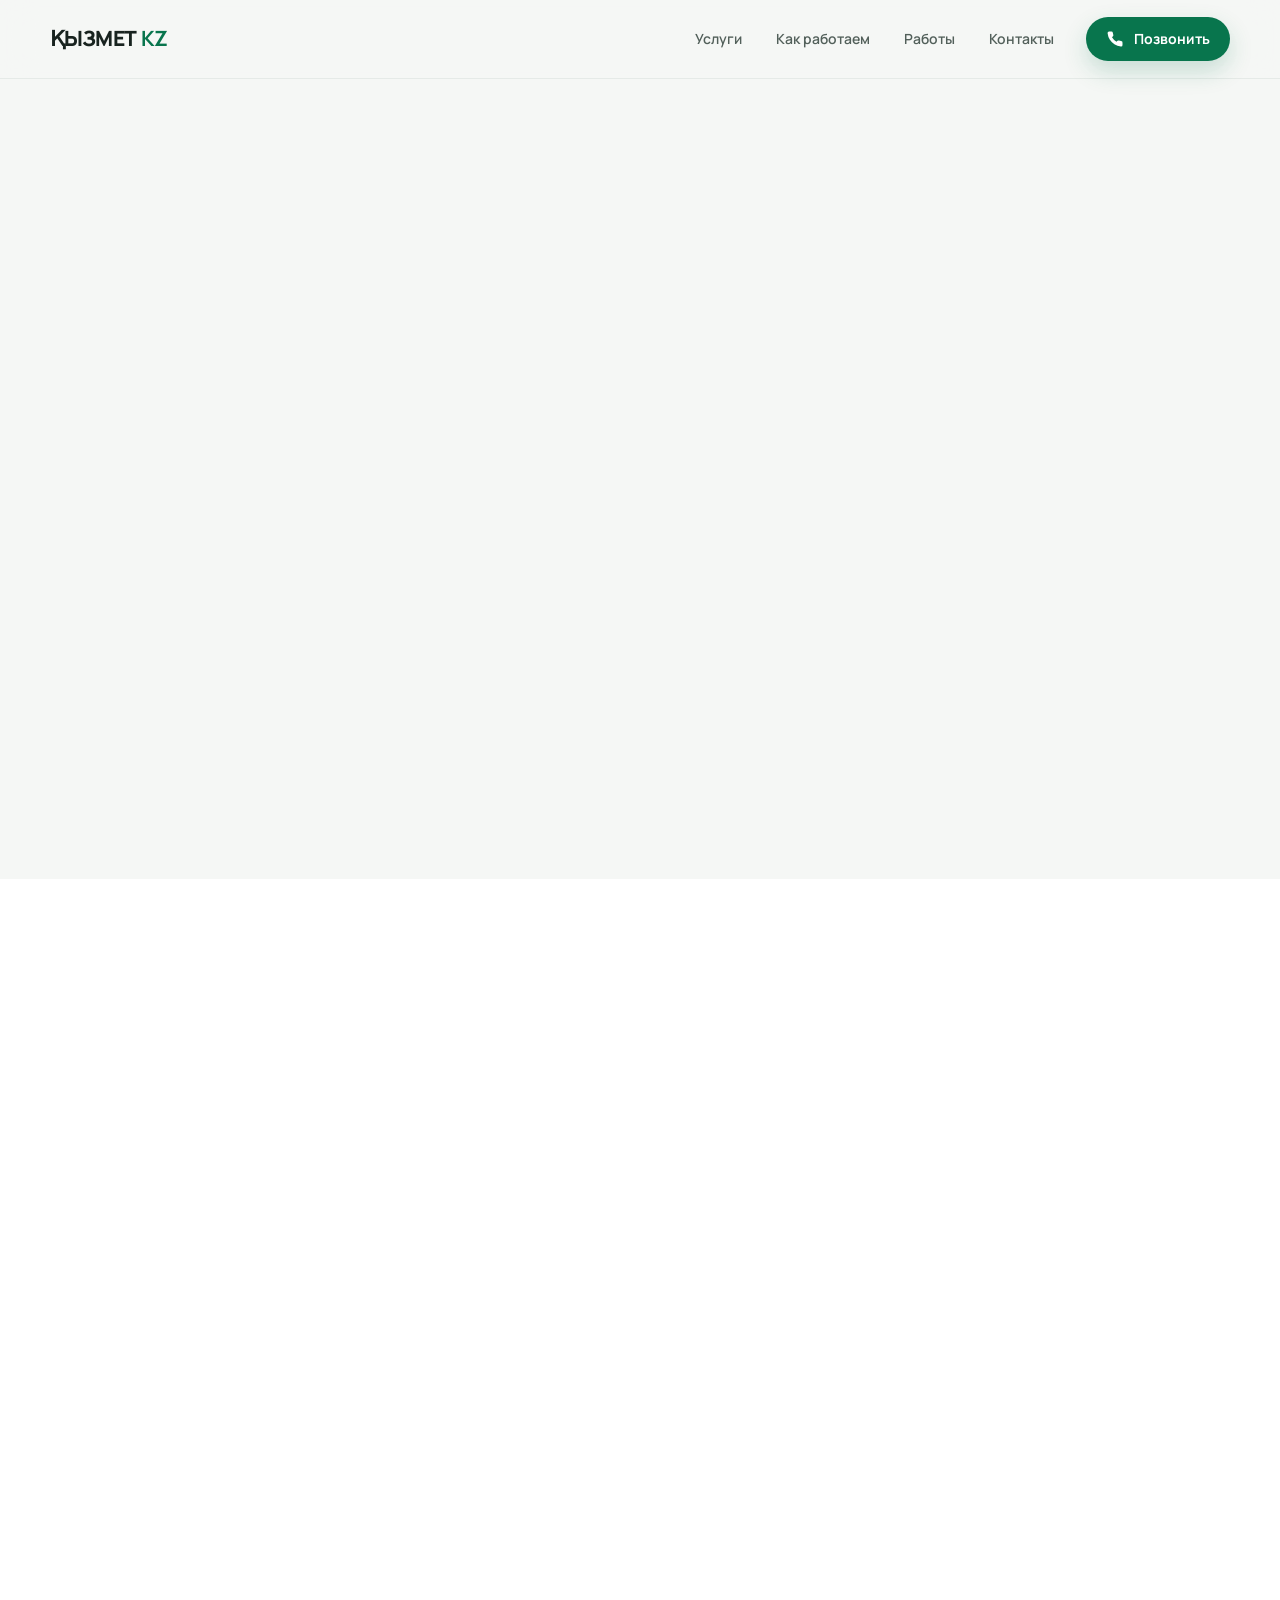
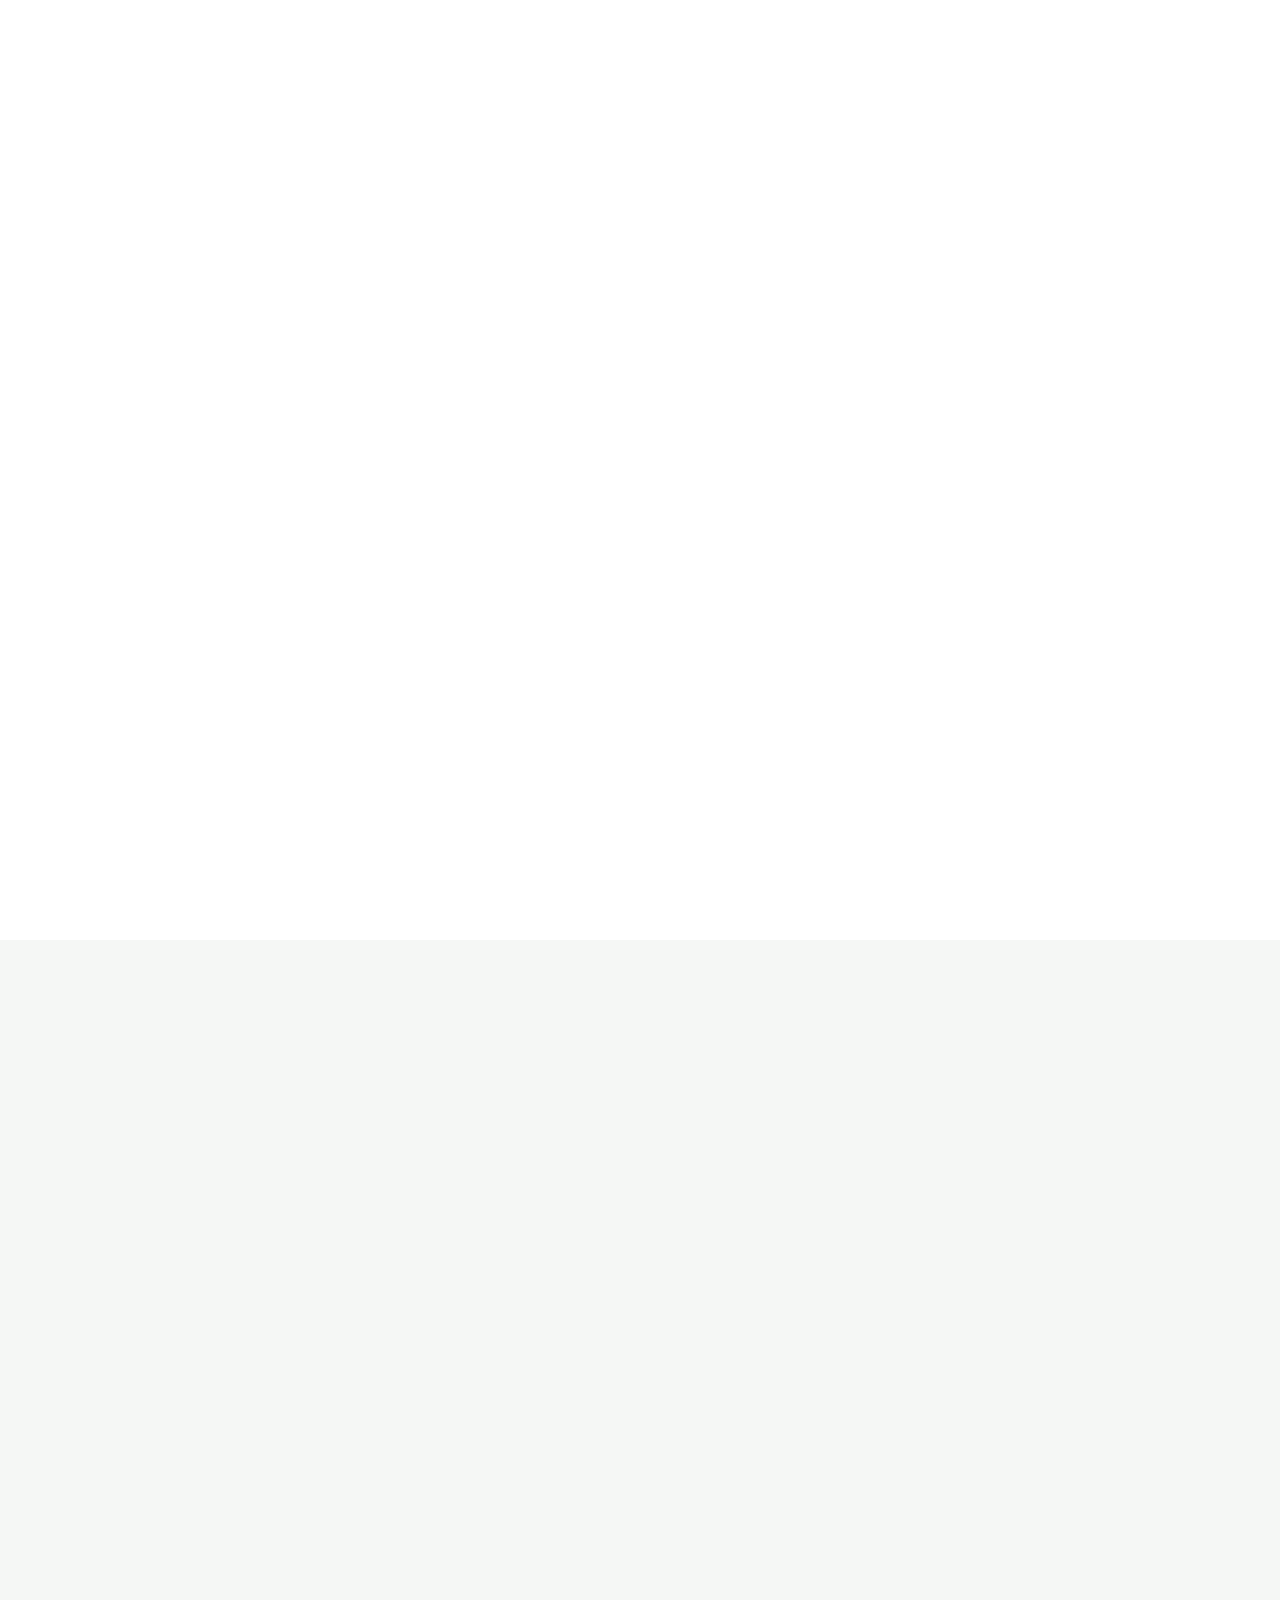
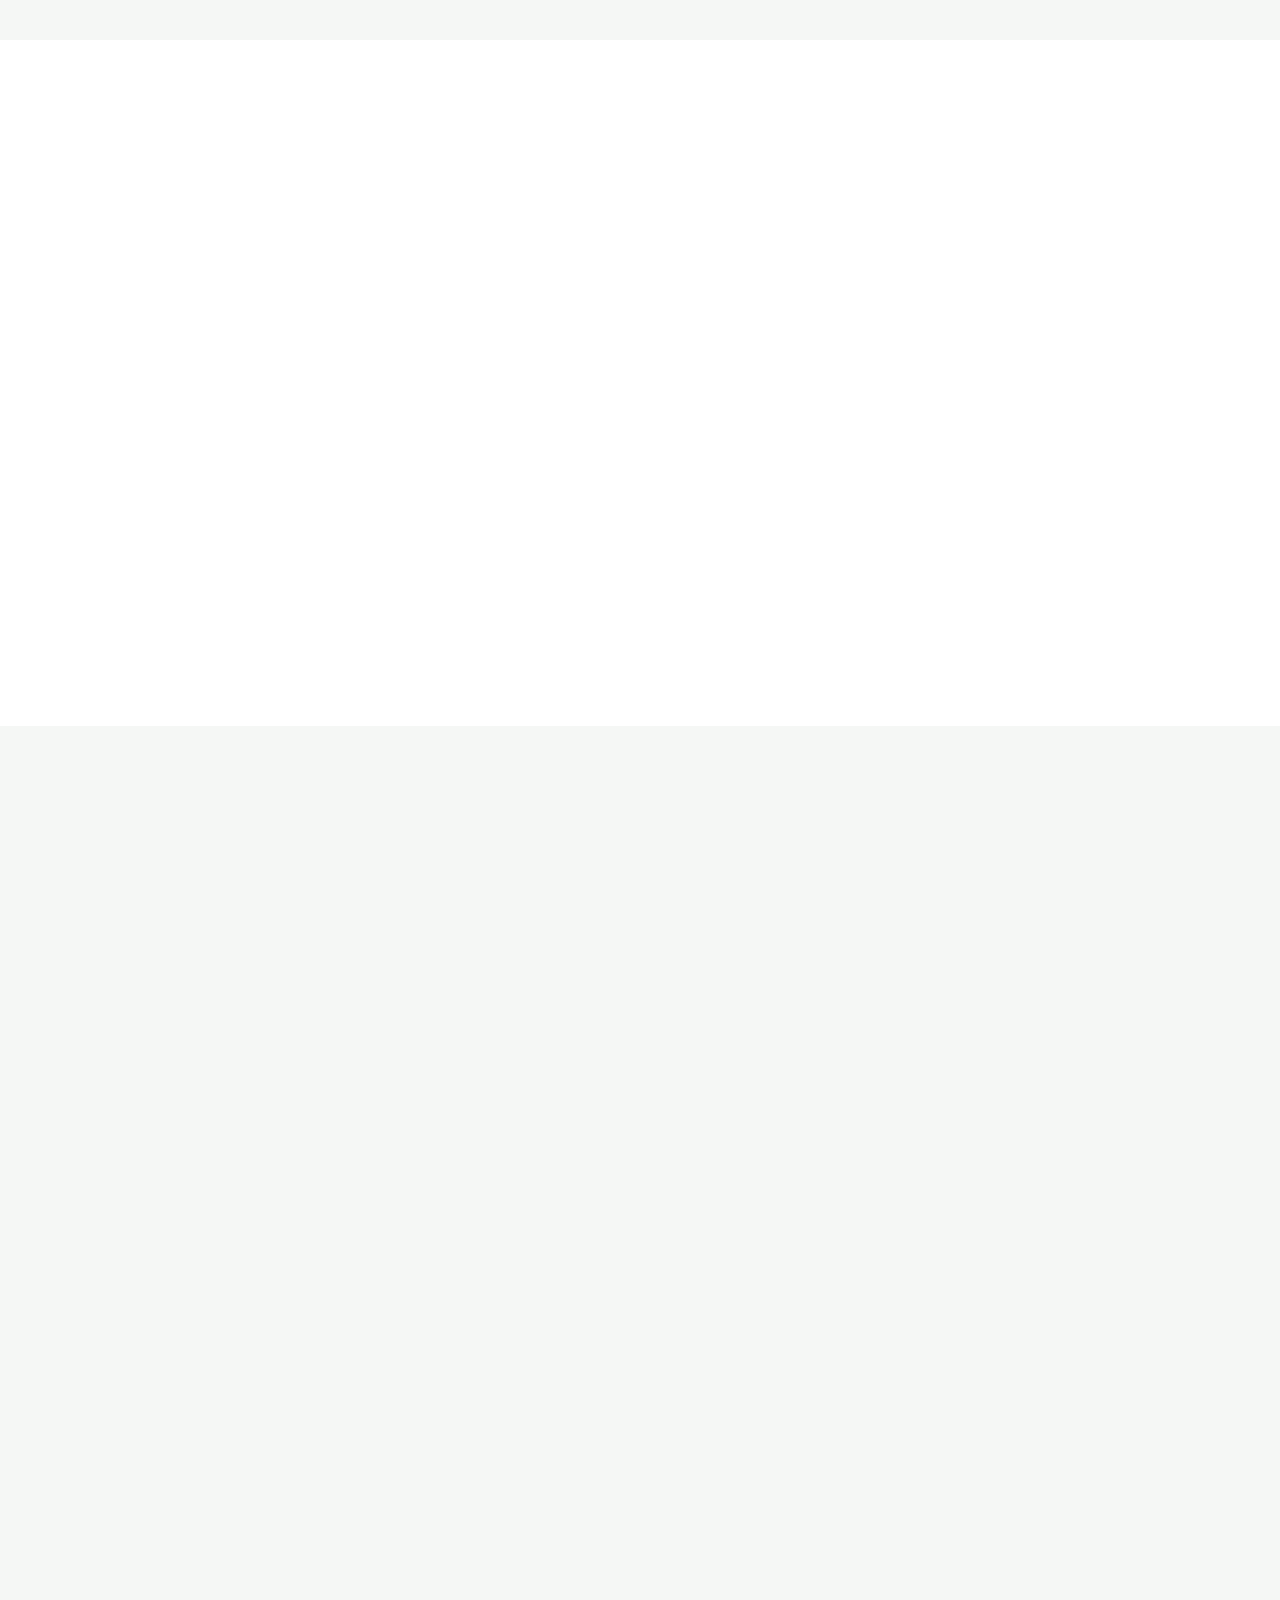
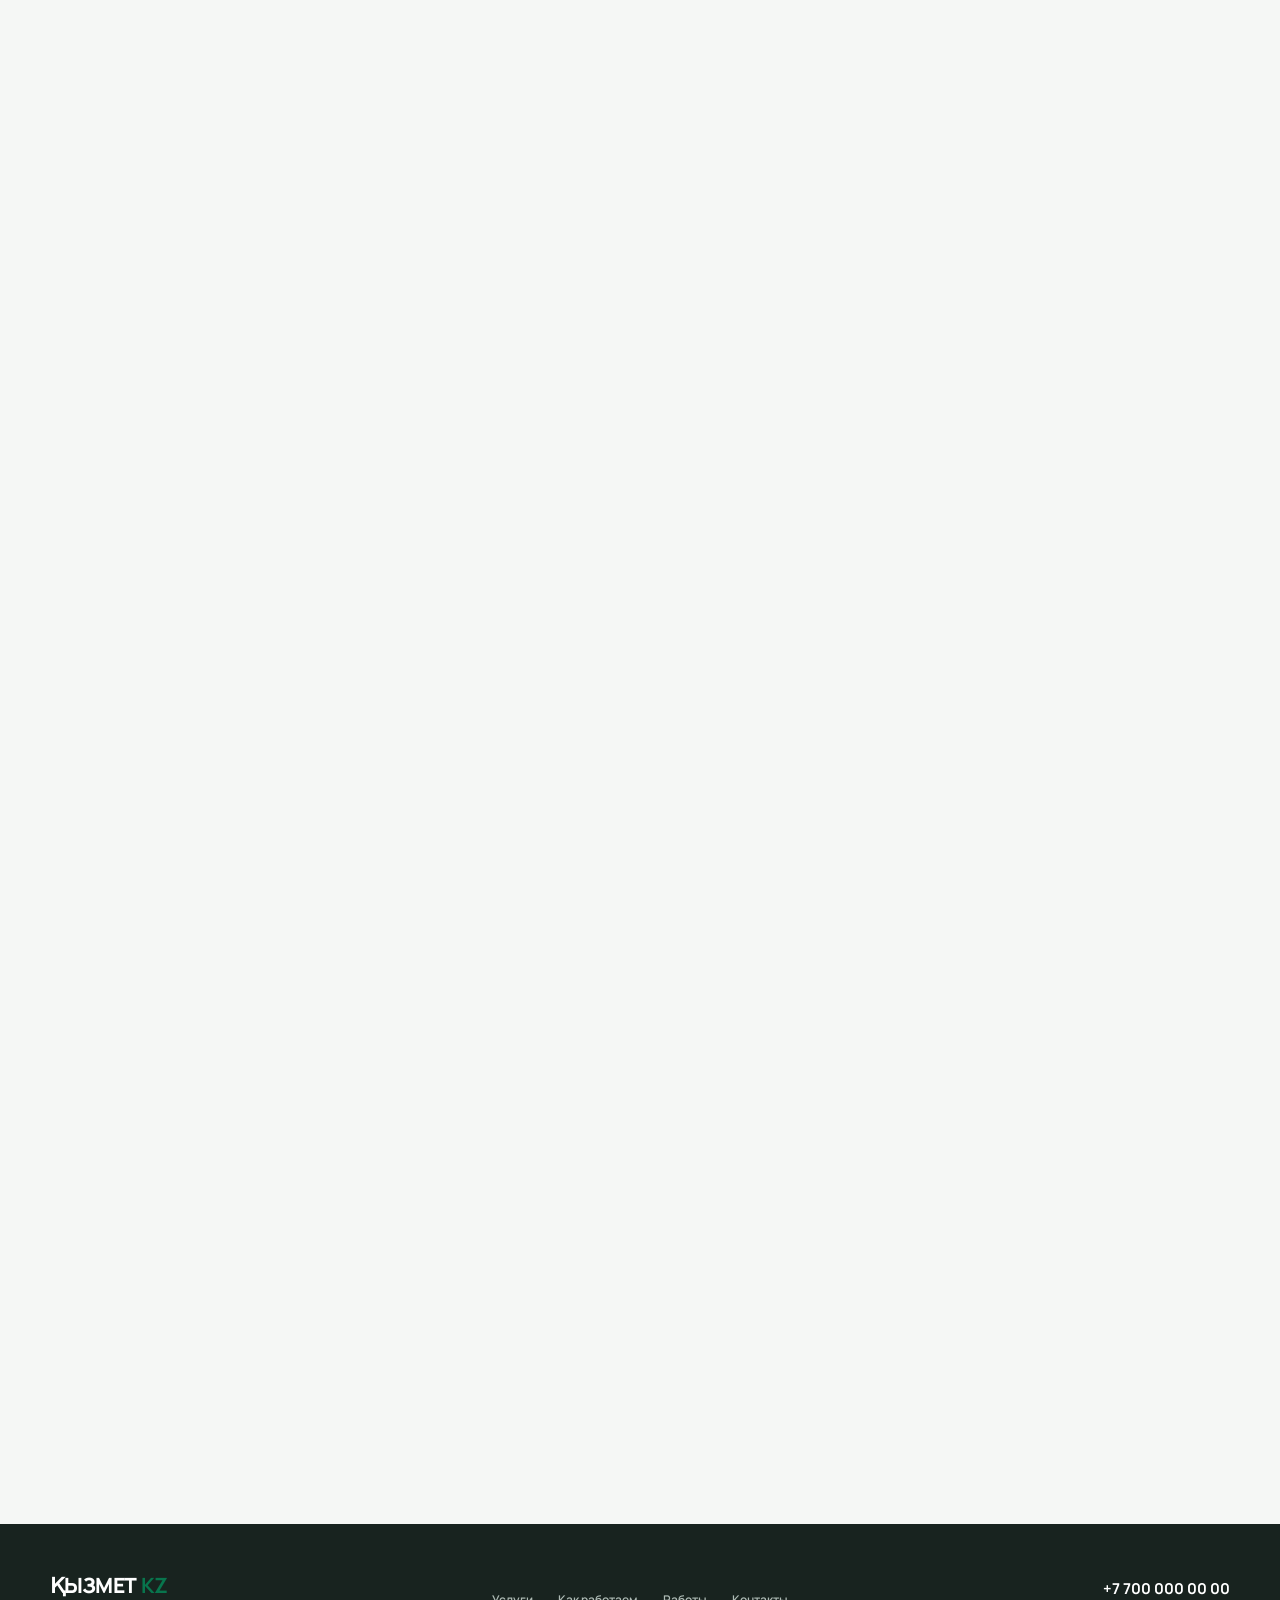
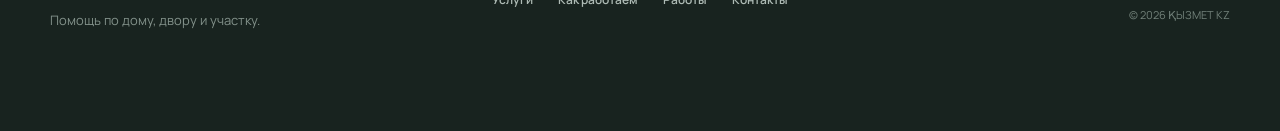
==== index.html @ d21e90e1 "Add files via upload" ====
<!DOCTYPE html>
<html lang="ru">
<head>
    <meta charset="UTF-8">

    <meta
        name="viewport"
        content="width=device-width, initial-scale=1.0"
    >

    <title>ҚЫЗМЕТ KZ — помощь по дому, двору и участку</title>

    <meta
        name="description"
        content="ҚЫЗМЕТ KZ — помощь по дому, уборка двора, вынос мусора, ремонт забора, работы на участке и другие хозяйственные задачи."
    >

    <meta name="theme-color" content="#08754D">

    <link rel="icon" href="favicon.svg" type="image/svg+xml">

    <link rel="preconnect" href="https://fonts.googleapis.com">
    <link rel="preconnect" href="https://fonts.gstatic.com" crossorigin>

    <link
        href="https://fonts.googleapis.com/css2?family=Manrope:wght@400;500;600;700;800&display=swap"
        rel="stylesheet"
    >

    <link rel="stylesheet" href="style.css">
</head>

<body>

<!-- ================= HEADER ================= -->

<header class="header" id="header">
    <div class="container header__inner">

        <a href="#top" class="logo" aria-label="ҚЫЗМЕТ KZ — на главную">
            <span>ҚЫЗМЕТ</span>
            <strong>KZ</strong>
        </a>

        <nav class="nav" id="nav">
            <a href="#services">Услуги</a>
            <a href="#how">Как работаем</a>
            <a href="#works">Работы</a>
            <a href="#contacts">Контакты</a>
        </nav>

        <a
            class="btn btn--primary header__call"
            href="tel:+77000000000"
        >
            <svg viewBox="0 0 24 24" aria-hidden="true">
                <path d="M22 16.92v3a2 2 0 0 1-2.18 2
                19.79 19.79 0 0 1-8.63-3.07
                19.5 19.5 0 0 1-6-6
                19.79 19.79 0 0 1-3.07-8.67
                A2 2 0 0 1 4.11 2h3a2 2 0 0 1
                2 1.72c.12.9.33 1.78.62 2.63
                a2 2 0 0 1-.45 2.11L8 9.73
                a16 16 0 0 0 6 6l1.27-1.27
                a2 2 0 0 1 2.11-.45
                c.85.29 1.73.5 2.63.62
                A2 2 0 0 1 22 16.92z"/>
            </svg>
            Позвонить
        </a>

        <button
            class="menu-toggle"
            id="menuToggle"
            type="button"
            aria-label="Открыть меню"
            aria-expanded="false"
        >
            <span></span>
            <span></span>
            <span></span>
        </button>

    </div>
</header>


<main id="top">

<!-- ================= HERO ================= -->

<section class="hero">
    <div class="container hero__grid">

        <div class="hero__content reveal">

            <div class="eyebrow">
                <span class="eyebrow__dot"></span>
                Помощь по дому и хозяйству
            </div>

            <h1>
                Сделаем работу,
                до которой
                <span>не доходят руки.</span>
            </h1>

            <p class="hero__text">
                ҚЫЗМЕТ KZ — помощь по дому, во дворе и на участке.
                Расскажите, что нужно сделать — обсудим задачу
                и договоримся.
            </p>

            <div class="hero__actions">
                <a
                    class="btn btn--primary btn--large"
                    href="tel:+77000000000"
                >
                    Позвонить
                </a>

                <a
                    class="btn btn--secondary btn--large"
                    href="#contact-form"
                >
                    Обсудить задачу
                </a>
            </div>

            <div class="hero__trust">
                <div class="trust-item">
                    <span class="trust-item__icon">✓</span>
                    Разные задачи
                </div>

                <div class="trust-item">
                    <span class="trust-item__icon">✓</span>
                    По договорённости
                </div>

                <div class="trust-item">
                    <span class="trust-item__icon">✓</span>
                    Понятное общение
                </div>
            </div>

        </div>

        <div class="hero__visual reveal reveal--delay">

            <div class="hero__image">
                <img
                    src="images/hero.jpg"
                    alt="Работа по хозяйству возле частного дома"
                >
            </div>

            <div class="hero-card">
                <div class="hero-card__icon">✓</div>

                <div>
                    <strong>Есть задача?</strong>
                    <span>Просто расскажите нам</span>
                </div>
            </div>

        </div>

    </div>
</section>


<!-- ================= SERVICES ================= -->

<section class="section services" id="services">
    <div class="container">

        <div class="section-heading reveal">
            <span class="section-label">ЧТО МЫ ДЕЛАЕМ</span>

            <h2>
                Поможем с работами
                <span>по дому и участку</span>
            </h2>

            <p>
                Выполняем бытовые, хозяйственные и другие задачи
                по вашему запросу.
            </p>
        </div>

        <div class="services-grid">

            <article class="service-card reveal">
                <div class="service-card__number">01</div>
                <div class="service-card__icon">🏠</div>

                <h3>Помощь по дому</h3>

                <p>
                    Бытовые и хозяйственные задачи
                    в квартире или частном доме.
                </p>

                <a href="#contact-form">
                    Обсудить задачу →
                </a>
            </article>


            <article class="service-card reveal">
                <div class="service-card__number">02</div>
                <div class="service-card__icon">🗑️</div>

                <h3>Вынос мусора</h3>

                <p>
                    Сбор, вынос и уборка мусора
                    после бытовых и хозяйственных работ.
                </p>

                <a href="#contact-form">
                    Обсудить задачу →
                </a>
            </article>


            <article class="service-card reveal">
                <div class="service-card__number">03</div>
                <div class="service-card__icon">🌿</div>

                <h3>Уборка двора</h3>

                <p>
                    Листья, ветки, мусор и другие работы
                    по приведению территории в порядок.
                </p>

                <a href="#contact-form">
                    Обсудить задачу →
                </a>
            </article>


            <article class="service-card reveal">
                <div class="service-card__number">04</div>
                <div class="service-card__icon">🧱</div>

                <h3>Ремонт забора</h3>

                <p>
                    Ремонт и восстановление повреждённых
                    участков забора.
                </p>

                <a href="#contact-form">
                    Обсудить задачу →
                </a>
            </article>


            <article class="service-card reveal">
                <div class="service-card__number">05</div>
                <div class="service-card__icon">💧</div>

                <h3>Септик</h3>

                <p>
                    Помощь с организацией работ
                    по устройству септика.
                </p>

                <a href="#contact-form">
                    Обсудить задачу →
                </a>
            </article>


            <article class="service-card reveal">
                <div class="service-card__number">06</div>
                <div class="service-card__icon">🐑</div>

                <h3>Қой сою</h3>

                <p>
                    Услуга предоставляется
                    по предварительной договорённости.
                </p>

                <a href="#contact-form">
                    Обсудить задачу →
                </a>
            </article>


            <article class="service-card reveal">
                <div class="service-card__number">07</div>
                <div class="service-card__icon">🔧</div>

                <h3>Другие работы</h3>

                <p>
                    Есть задача, которой нет
                    в списке? Расскажите нам.
                </p>

                <a href="#contact-form">
                    Обсудить задачу →
                </a>
            </article>


            <article class="service-card service-card--accent reveal">
                <div class="service-card__number">08</div>
                <div class="service-card__icon">💬</div>

                <h3>По вашему запросу</h3>

                <p>
                    Не обязательно знать название услуги.
                    Просто опишите, что нужно сделать.
                </p>

                <a href="#contact-form">
                    Рассказать задачу →
                </a>
            </article>

        </div>
    </div>
</section>


<!-- ================= NOT FOUND ================= -->

<section class="section problem">
    <div class="container">

        <div class="problem__box reveal">

            <div class="problem__content">
                <span class="section-label">НЕ НАШЛИ СВОЮ УСЛУГУ?</span>

                <h2>
                    Не знаете, как называется
                    нужная работа?
                </h2>

                <p>
                    Ничего страшного. Просто расскажите,
                    что нужно сделать. Обсудим задачу
                    и скажем, можем ли помочь.
                </p>

                <a
                    href="tel:+77000000000"
                    class="btn btn--light btn--large"
                >
                    Позвонить и обсудить
                </a>
            </div>

            <div class="problem__shape">
                <span>?</span>
            </div>

        </div>

    </div>
</section>


<!-- ================= WHY US ================= -->

<section class="section why">
    <div class="container">

        <div class="section-heading section-heading--center reveal">
            <span class="section-label">ПОЧЕМУ ҚЫЗМЕТ KZ</span>

            <h2>
                Всё проще, чем кажется
            </h2>

            <p>
                Не нужно разбираться в названиях работ.
                Расскажите о задаче — дальше разберёмся вместе.
            </p>
        </div>

        <div class="advantages">

            <article class="advantage reveal">
                <div class="advantage__icon">01</div>
                <h3>Один контакт</h3>
                <p>
                    Не нужно искать отдельного человека
                    для каждой хозяйственной задачи.
                </p>
            </article>

            <article class="advantage reveal">
                <div class="advantage__icon">02</div>
                <h3>Понятное общение</h3>
                <p>
                    Просто объясните своими словами,
                    что необходимо сделать.
                </p>
            </article>

            <article class="advantage reveal">
                <div class="advantage__icon">03</div>
                <h3>Работа по договорённости</h3>
                <p>
                    Обсуждаем задачу, объём и удобное
                    время заранее.
                </p>
            </article>

            <article class="advantage reveal">
                <div class="advantage__icon">04</div>
                <h3>Разные задачи</h3>
                <p>
                    Дом, двор, участок и другие
                    хозяйственные работы.
                </p>
            </article>

        </div>
    </div>
</section>


<!-- ================= HOW ================= -->

<section class="section how" id="how">
    <div class="container">

        <div class="section-heading reveal">
            <span class="section-label">КАК ЭТО РАБОТАЕТ</span>

            <h2>
                Три шага —
                <span>и задача решается</span>
            </h2>
        </div>

        <div class="steps">

            <article class="step reveal">
                <div class="step__number">01</div>

                <div>
                    <h3>Вы обращаетесь</h3>
                    <p>
                        Звоните и рассказываете,
                        что нужно сделать.
                    </p>
                </div>
            </article>

            <article class="step reveal">
                <div class="step__number">02</div>

                <div>
                    <h3>Обсуждаем</h3>
                    <p>
                        Уточняем детали, объём работы
                        и удобное время.
                    </p>
                </div>
            </article>

            <article class="step reveal">
                <div class="step__number">03</div>

                <div>
                    <h3>Выполняем</h3>
                    <p>
                        Приезжаем и выполняем
                        согласованную работу.
                    </p>
                </div>
            </article>

        </div>

    </div>
</section>


<!-- ================= WORKS ================= -->

<section class="section works" id="works">
    <div class="container">

        <div class="section-heading reveal">
            <span class="section-label">НАШИ РАБОТЫ</span>

            <h2>
                Работаем —
                <span>показываем результат</span>
            </h2>

            <p>
                Здесь будут реальные фотографии
                выполненных работ ҚЫЗМЕТ KZ.
            </p>
        </div>

        <div class="gallery">

            <div class="gallery__item gallery__item--large reveal">
                <img
                    src="images/work-01.jpg"
                    alt="Хозяйственные работы"
                    loading="lazy"
                >
            </div>

            <div class="gallery__item reveal">
                <img
                    src="images/work-02.jpg"
                    alt="Уборка территории"
                    loading="lazy"
                >
            </div>

            <div class="gallery__item reveal">
                <img
                    src="images/work-03.jpg"
                    alt="Ремонтные работы"
                    loading="lazy"
                >
            </div>

            <div class="gallery__item reveal">
                <img
                    src="images/work-04.jpg"
                    alt="Работа во дворе"
                    loading="lazy"
                >
            </div>

        </div>

        <div class="gallery-note reveal">
            <span>📸</span>
            <p>
                После запуска замените фотографии-заглушки
                на реальные фотографии работ.
            </p>
        </div>

    </div>
</section>


<!-- ================= CTA ================= -->

<section class="cta">
    <div class="container">

        <div class="cta__inner reveal">

            <div>
                <span class="section-label section-label--light">
                    ЕСТЬ ЗАДАЧА?
                </span>

                <h2>
                    Расскажите,
                    что нужно сделать.
                </h2>

                <p>
                    Не обязательно знать название услуги.
                    Просто опишите задачу — обсудим возможность
                    выполнения.
                </p>
            </div>

            <div class="cta__action">

                <a
                    href="tel:+77000000000"
                    class="btn btn--light btn--large"
                >
                    Позвонить
                </a>

                <a
                    href="#contact-form"
                    class="cta__phone"
                >
                    +7 700 000 00 00
                </a>

            </div>

        </div>

    </div>
</section>


<!-- ================= CONTACTS ================= -->

<section class="section contacts" id="contacts">
    <div class="container contacts__grid">

        <div class="contacts__info reveal">

            <span class="section-label">КОНТАКТЫ</span>

            <h2>
                Давайте обсудим
                вашу задачу
            </h2>

            <p>
                Позвоните нам и расскажите,
                что необходимо сделать.
            </p>

            <a
                class="contacts__phone"
                href="tel:+77000000000"
            >
                +7 700 000 00 00
            </a>

            <div class="contact-details">

                <div class="contact-detail">
                    <span>📍</span>
                    <div>
                        <small>Город</small>
                        <strong>Ваш город</strong>
                    </div>
                </div>

                <div class="contact-detail">
                    <span>🕐</span>
                    <div>
                        <small>Время работы</small>
                        <strong>По договорённости</strong>
                    </div>
                </div>

            </div>

        </div>


        <div class="contact-form-wrapper reveal" id="contact-form">

            <div class="contact-form-card">

                <span class="form-badge">БЫСТРЫЙ ЗАПРОС</span>

                <h3>
                    Расскажите,
                    что нужно сделать
                </h3>

                <p>
                    Форма пока работает как демонстрация.
                    Для реальной отправки подключается backend
                    или сервис форм.
                </p>

                <form id="requestForm">

                    <label>
                        <span>Ваше имя</span>

                        <input
                            type="text"
                            name="name"
                            placeholder="Например, Айдар"
                            autocomplete="name"
                        >
                    </label>

                    <label>
                        <span>Телефон *</span>

                        <input
                            type="tel"
                            name="phone"
                            placeholder="+7 700 000 00 00"
                            autocomplete="tel"
                            required
                        >
                    </label>

                    <label>
                        <span>Что нужно сделать?</span>

                        <textarea
                            name="message"
                            rows="4"
                            placeholder="Например: нужно убрать двор после ремонта..."
                        ></textarea>
                    </label>

                    <button
                        type="submit"
                        class="btn btn--primary btn--full"
                    >
                        Отправить заявку
                    </button>

                    <div
                        class="form-message"
                        id="formMessage"
                        aria-live="polite"
                    ></div>

                </form>

            </div>

        </div>

    </div>
</section>

</main>


<!-- ================= FOOTER ================= -->

<footer class="footer">
    <div class="container footer__inner">

        <div class="footer__brand">
            <a href="#top" class="logo logo--footer">
                <span>ҚЫЗМЕТ</span>
                <strong>KZ</strong>
            </a>

            <p>
                Помощь по дому, двору и участку.
            </p>
        </div>

        <div class="footer__links">
            <a href="#services">Услуги</a>
            <a href="#how">Как работаем</a>
            <a href="#works">Работы</a>
            <a href="#contacts">Контакты</a>
        </div>

        <div class="footer__contact">
            <a href="tel:+77000000000">
                +7 700 000 00 00
            </a>

            <span>© 2026 ҚЫЗМЕТ KZ</span>
        </div>

    </div>
</footer>


<!-- ================= MOBILE CTA ================= -->

<div class="mobile-cta">

    <a
        href="tel:+77000000000"
        class="mobile-cta__call"
    >
        <svg viewBox="0 0 24 24" aria-hidden="true">
            <path d="M22 16.92v3a2 2 0 0 1-2.18 2
            19.79 19.79 0 0 1-8.63-3.07
            19.5 19.5 0 0 1-6-6
            19.79 19.79 0 0 1-3.07-8.67
            A2 2 0 0 1 4.11 2h3a2 2 0 0 1
            2 1.72c.12.9.33 1.78.62 2.63
            a2 2 0 0 1-.45 2.11L8 9.73
            a16 16 0 0 0 6 6l1.27-1.27
            a2 2 0 0 1 2.11-.45
            c.85.29 1.73.5 2.63.62
            A2 2 0 0 1 22 16.92z"/>
        </svg>

        Позвонить
    </a>

    <a
        href="#contact-form"
        class="mobile-cta__form"
    >
        Обсудить
    </a>

</div>


<script src="js/script.js"></script>

</body>
</html>
---- style.css ----
/* =========================================================
   ҚЫЗМЕТ KZ
   Main stylesheet
   ========================================================= */

:root {
    --green: #08754d;
    --green-dark: #055d3d;
    --green-light: #e7f2ed;

    --dark: #18231f;
    --text: #42504a;
    --muted: #718079;

    --bg: #f5f7f5;
    --white: #ffffff;
    --border: #e1e8e4;

    --radius-sm: 12px;
    --radius-md: 18px;
    --radius-lg: 28px;

    --shadow: 0 20px 60px rgba(24, 35, 31, 0.08);

    --container: 1180px;
}


/* ================= RESET ================= */

*,
*::before,
*::after {
    box-sizing: border-box;
}

html {
    scroll-behavior: smooth;
}

body {
    margin: 0;
    background: var(--bg);
    color: var(--dark);

    font-family: "Manrope", sans-serif;
    font-size: 16px;
    line-height: 1.6;

    -webkit-font-smoothing: antialiased;
}

body.menu-open {
    overflow: hidden;
}

img {
    display: block;
    width: 100%;
}

a {
    color: inherit;
    text-decoration: none;
}

button,
input,
textarea {
    font: inherit;
}

button {
    cursor: pointer;
}

::selection {
    background: var(--green);
    color: white;
}


/* ================= GLOBAL ================= */

.container {
    width: min(
        calc(100% - 40px),
        var(--container)
    );

    margin-inline: auto;
}

.section {
    padding: 110px 0;
}

.section-heading {
    max-width: 720px;
    margin-bottom: 55px;
}

.section-heading--center {
    margin-inline: auto;
    text-align: center;
}

.section-label {
    display: inline-block;

    margin-bottom: 16px;

    color: var(--green);

    font-size: 12px;
    font-weight: 800;
    letter-spacing: 0.14em;
    text-transform: uppercase;
}

.section-label--light {
    color: #a9d8c5;
}

.section-heading h2 {
    margin: 0 0 18px;

    font-size: clamp(36px, 5vw, 58px);
    line-height: 1.05;
    letter-spacing: -0.04em;
}

.section-heading h2 span {
    color: var(--green);
}

.section-heading p {
    max-width: 620px;

    margin: 0;

    color: var(--muted);
    font-size: 17px;
}


/* ================= BUTTONS ================= */

.btn {
    display: inline-flex;
    align-items: center;
    justify-content: center;
    gap: 10px;

    min-height: 52px;
    padding: 0 24px;

    border: 0;
    border-radius: 100px;

    font-weight: 700;
    line-height: 1;

    transition:
        transform 0.25s ease,
        background 0.25s ease,
        color 0.25s ease,
        box-shadow 0.25s ease;
}

.btn:hover {
    transform: translateY(-2px);
}

.btn--primary {
    background: var(--green);
    color: var(--white);

    box-shadow: 0 10px 25px rgba(8, 117, 77, 0.2);
}

.btn--primary:hover {
    background: var(--green-dark);
    box-shadow: 0 14px 30px rgba(8, 117, 77, 0.28);
}

.btn--secondary {
    background: var(--white);
    color: var(--dark);
    border: 1px solid var(--border);
}

.btn--secondary:hover {
    border-color: var(--green);
    color: var(--green);
}

.btn--light {
    background: var(--white);
    color: var(--green);
}

.btn--light:hover {
    background: #eff8f4;
}

.btn--large {
    min-height: 58px;
    padding-inline: 30px;
}

.btn--full {
    width: 100%;
}

.btn svg {
    width: 18px;
    height: 18px;

    fill: currentColor;
}


/* ================= HEADER ================= */

.header {
    position: sticky;
    z-index: 1000;
    top: 0;

    background: rgba(245, 247, 245, 0.9);

    border-bottom: 1px solid rgba(225, 232, 228, 0.8);

    backdrop-filter: blur(16px);
}

.header__inner {
    display: flex;
    align-items: center;
    justify-content: space-between;

    height: 78px;
}

.logo {
    display: inline-flex;
    align-items: center;
    gap: 5px;

    font-size: 21px;
    font-weight: 800;
    letter-spacing: -0.04em;
}

.logo span {
    color: var(--dark);
}

.logo strong {
    color: var(--green);
}

.nav {
    display: flex;
    align-items: center;
    gap: 34px;

    margin-left: auto;
    margin-right: 32px;
}

.nav a {
    position: relative;

    color: #52605a;

    font-size: 14px;
    font-weight: 600;
}

.nav a::after {
    content: "";

    position: absolute;
    left: 0;
    bottom: -7px;

    width: 0;
    height: 2px;

    background: var(--green);

    transition: width 0.25s ease;
}

.nav a:hover {
    color: var(--green);
}

.nav a:hover::after {
    width: 100%;
}

.header__call {
    min-height: 44px;
    padding-inline: 20px;

    font-size: 14px;
}

.menu-toggle {
    display: none;

    width: 46px;
    height: 46px;

    padding: 10px;

    border: 0;
    border-radius: 12px;

    background: var(--green-light);
}

.menu-toggle span {
    display: block;

    width: 100%;
    height: 2px;

    margin: 5px 0;

    background: var(--dark);

    transition:
        transform 0.25s ease,
        opacity 0.25s ease;
}

.menu-toggle.active span:nth-child(1) {
    transform: translateY(7px) rotate(45deg);
}

.menu-toggle.active span:nth-child(2) {
    opacity: 0;
}

.menu-toggle.active span:nth-child(3) {
    transform: translateY(-7px) rotate(-45deg);
}


/* ================= HERO ================= */

.hero {
    padding: 80px 0 100px;

    overflow: hidden;
}

.hero__grid {
    display: grid;
    grid-template-columns: 0.92fr 1.08fr;

    align-items: center;

    gap: 80px;
}

.eyebrow {
    display: inline-flex;
    align-items: center;
    gap: 9px;

    margin-bottom: 25px;

    color: var(--green);

    font-size: 12px;
    font-weight: 800;
    letter-spacing: 0.08em;
    text-transform: uppercase;
}

.eyebrow__dot {
    width: 8px;
    height: 8px;

    border-radius: 50%;

    background: var(--green);

    box-shadow: 0 0 0 5px var(--green-light);
}

.hero h1 {
    max-width: 680px;

    margin: 0;

    font-size: clamp(46px, 6vw, 76px);
    line-height: 0.98;
    letter-spacing: -0.055em;
}

.hero h1 span {
    color: var(--green);
}

.hero__text {
    max-width: 610px;

    margin: 28px 0 34px;

    color: var(--text);

    font-size: 18px;
    line-height: 1.7;
}

.hero__actions {
    display: flex;
    flex-wrap: wrap;
    gap: 12px;
}

.hero__trust {
    display: flex;
    flex-wrap: wrap;
    gap: 20px;

    margin-top: 35px;
}

.trust-item {
    display: flex;
    align-items: center;
    gap: 8px;

    color: var(--muted);

    font-size: 13px;
    font-weight: 600;
}

.trust-item__icon {
    display: grid;
    place-items: center;

    width: 21px;
    height: 21px;

    border-radius: 50%;

    background: var(--green-light);
    color: var(--green);

    font-size: 11px;
    font-weight: 800;
}

.hero__visual {
    position: relative;
}

.hero__image {
    position: relative;

    height: 620px;

    overflow: hidden;

    border-radius: 34px;

    background: #dfe8e3;
    box-shadow: var(--shadow);
}

.hero__image::after {
    content: "";

    position: absolute;
    inset: 0;

    background:
        linear-gradient(
            180deg,
            rgba(0, 0, 0, 0) 55%,
            rgba(0, 0, 0, 0.22)
        );
}

.hero__image img {
    height: 100%;
    object-fit: cover;
}

.hero-card {
    position: absolute;

    right: -28px;
    bottom: 30px;

    display: flex;
    align-items: center;
    gap: 13px;

    max-width: 260px;

    padding: 18px 20px;

    border: 1px solid rgba(255, 255, 255, 0.7);
    border-radius: 18px;

    background: rgba(255, 255, 255, 0.94);

    box-shadow: 0 20px 50px rgba(24, 35, 31, 0.18);

    backdrop-filter: blur(12px);
}

.hero-card__icon {
    display: grid;
    place-items: center;

    flex: 0 0 42px;

    width: 42px;
    height: 42px;

    border-radius: 50%;

    background: var(--green);
    color: white;

    font-weight: 800;
}

.hero-card strong,
.hero-card span {
    display: block;
}

.hero-card strong {
    font-size: 14px;
}

.hero-card span {
    margin-top: 2px;

    color: var(--muted);

    font-size: 12px;
}


/* ================= SERVICES ================= */

.services {
    background: var(--white);
}

.services-grid {
    display: grid;

    grid-template-columns: repeat(4, 1fr);

    gap: 16px;
}

.service-card {
    position: relative;

    min-height: 315px;

    padding: 28px;

    overflow: hidden;

    border: 1px solid var(--border);
    border-radius: var(--radius-md);

    background: var(--white);

    transition:
        transform 0.3s ease,
        border-color 0.3s ease,
        box-shadow 0.3s ease;
}

.service-card:hover {
    transform: translateY(-6px);

    border-color: rgba(8, 117, 77, 0.25);

    box-shadow: var(--shadow);
}

.service-card__number {
    position: absolute;
    top: 25px;
    right: 25px;

    color: #dce5e1;

    font-size: 12px;
    font-weight: 800;
}

.service-card__icon {
    display: grid;
    place-items: center;

    width: 54px;
    height: 54px;

    margin-bottom: 25px;

    border-radius: 15px;

    background: var(--green-light);

    font-size: 25px;
}

.service-card h3 {
    margin: 0 0 10px;

    font-size: 19px;
    line-height: 1.2;
}

.service-card p {
    margin: 0;

    color: var(--muted);

    font-size: 14px;
    line-height: 1.65;
}

.service-card a {
    position: absolute;

    left: 28px;
    bottom: 25px;

    color: var(--green);

    font-size: 13px;
    font-weight: 800;
}

.service-card--accent {
    border-color: transparent;

    background: var(--green);
    color: white;
}

.service-card--accent .service-card__icon {
    background: rgba(255, 255, 255, 0.14);
}

.service-card--accent .service-card__number {
    color: rgba(255, 255, 255, 0.25);
}

.service-card--accent p {
    color: rgba(255, 255, 255, 0.72);
}

.service-card--accent a {
    color: white;
}


/* ================= PROBLEM ================= */

.problem {
    background: var(--white);
    padding-top: 0;
}

.problem__box {
    position: relative;

    display: flex;
    align-items: center;
    justify-content: space-between;

    min-height: 390px;

    padding: 60px 70px;

    overflow: hidden;

    border-radius: var(--radius-lg);

    background:
        radial-gradient(
            circle at 90% 20%,
            rgba(255,255,255,0.14),
            transparent 30%
        ),
        var(--dark);

    color: white;
}

.problem__content {
    position: relative;
    z-index: 2;

    max-width: 650px;
}

.problem h2 {
    margin: 0 0 18px;

    font-size: clamp(34px, 4vw, 54px);
    line-height: 1.05;
    letter-spacing: -0.04em;
}

.problem p {
    max-width: 570px;

    margin: 0 0 30px;

    color: #aebbb5;
}

.problem__shape {
    position: absolute;

    right: 80px;
    top: 50%;

    display: grid;
    place-items: center;

    width: 260px;
    height: 260px;

    border: 1px solid rgba(255, 255, 255, 0.08);
    border-radius: 50%;

    transform: translateY(-50%);
}

.problem__shape::before {
    content: "";

    position: absolute;

    width: 180px;
    height: 180px;

    border: 1px solid rgba(255, 255, 255, 0.08);
    border-radius: 50%;
}

.problem__shape span {
    color: rgba(255, 255, 255, 0.08);

    font-size: 150px;
    font-weight: 800;
}


/* ================= WHY ================= */

.why {
    background: var(--bg);
}

.advantages {
    display: grid;

    grid-template-columns: repeat(4, 1fr);

    gap: 18px;
}

.advantage {
    padding: 30px;

    border: 1px solid var(--border);
    border-radius: var(--radius-md);

    background: var(--white);
}

.advantage__icon {
    display: grid;
    place-items: center;

    width: 48px;
    height: 48px;

    margin-bottom: 30px;

    border-radius: 13px;

    background: var(--green-light);
    color: var(--green);

    font-size: 12px;
    font-weight: 800;
}

.advantage h3 {
    margin: 0 0 10px;

    font-size: 18px;
}

.advantage p {
    margin: 0;

    color: var(--muted);

    font-size: 14px;
}


/* ================= HOW ================= */

.how {
    background: var(--white);
}

.steps {
    display: grid;

    grid-template-columns: repeat(3, 1fr);

    gap: 18px;
}

.step {
    position: relative;

    min-height: 250px;

    padding: 35px;

    border-radius: var(--radius-md);

    background: var(--bg);

    overflow: hidden;
}

.step__number {
    margin-bottom: 70px;

    color: var(--green);

    font-size: 13px;
    font-weight: 800;
    letter-spacing: 0.1em;
}

.step h3 {
    margin: 0 0 10px;

    font-size: 21px;
}

.step p {
    margin: 0;

    color: var(--muted);

    font-size: 14px;
}

.step::after {
    content: "";

    position: absolute;

    right: -30px;
    bottom: -30px;

    width: 110px;
    height: 110px;

    border-radius: 50%;

    background: var(--green-light);
}


/* ================= WORKS ================= */

.works {
    background: var(--bg);
}

.gallery {
    display: grid;

    grid-template-columns: 1.3fr 1fr 1fr;

    grid-template-rows: 250px 250px;

    gap: 14px;
}

.gallery__item {
    overflow: hidden;

    border-radius: 20px;

    background: #dfe8e3;
}

.gallery__item--large {
    grid-row: 1 / 3;
}

.gallery__item img {
    height: 100%;

    object-fit: cover;

    transition: transform 0.6s ease;
}

.gallery__item:hover img {
    transform: scale(1.04);
}

.gallery-note {
    display: flex;
    align-items: center;
    gap: 12px;

    max-width: 600px;

    margin: 25px auto 0;

    padding: 14px 18px;

    border-radius: 14px;

    background: var(--white);

    color: var(--muted);

    font-size: 13px;
}

.gallery-note span {
    font-size: 20px;
}

.gallery-note p {
    margin: 0;
}


/* ================= CTA ================= */

.cta {
    padding: 30px 0 0;

    background: var(--bg);
}

.cta__inner {
    display: flex;
    align-items: center;
    justify-content: space-between;

    gap: 50px;

    padding: 65px 70px;

    border-radius: var(--radius-lg);

    background: var(--green);

    color: white;
}

.cta h2 {
    max-width: 700px;

    margin: 0 0 18px;

    font-size: clamp(38px, 5vw, 62px);
    line-height: 1;
    letter-spacing: -0.05em;
}

.cta p {
    max-width: 620px;

    margin: 0;

    color: rgba(255,255,255,0.72);
}

.cta__action {
    display: flex;
    flex-direction: column;
    align-items: center;

    flex: 0 0 auto;

    min-width: 190px;
}

.cta__phone {
    margin-top: 15px;

    color: rgba(255,255,255,0.75);

    font-size: 14px;
    font-weight: 700;
}


/* ================= CONTACTS ================= */

.contacts {
    background: var(--bg);
}

.contacts__grid {
    display: grid;

    grid-template-columns: 1fr 0.85fr;

    gap: 90px;

    align-items: start;
}

.contacts__info h2 {
    max-width: 650px;

    margin: 0 0 20px;

    font-size: clamp(38px, 5vw, 60px);
    line-height: 1.02;
    letter-spacing: -0.05em;
}

.contacts__info > p {
    max-width: 520px;

    margin: 0 0 35px;

    color: var(--muted);
}

.contacts__phone {
    display: inline-block;

    margin-bottom: 40px;

    color: var(--green);

    font-size: clamp(28px, 4vw, 44px);
    font-weight: 800;
    letter-spacing: -0.04em;
}

.contact-details {
    display: flex;
    flex-wrap: wrap;

    gap: 35px;
}

.contact-detail {
    display: flex;
    align-items: flex-start;
    gap: 12px;
}

.contact-detail > span {
    font-size: 20px;
}

.contact-detail small,
.contact-detail strong {
    display: block;
}

.contact-detail small {
    margin-bottom: 2px;

    color: var(--muted);

    font-size: 11px;
}

.contact-detail strong {
    font-size: 14px;
}


/* ================= FORM ================= */

.contact-form-card {
    padding: 35px;

    border: 1px solid var(--border);
    border-radius: 24px;

    background: var(--white);

    box-shadow: var(--shadow);
}

.form-badge {
    display: inline-block;

    margin-bottom: 16px;

    color: var(--green);

    font-size: 11px;
    font-weight: 800;
    letter-spacing: 0.1em;
}

.contact-form-card h3 {
    margin: 0 0 10px;

    font-size: 27px;
    line-height: 1.15;
}

.contact-form-card > p {
    margin: 0 0 25px;

    color: var(--muted);

    font-size: 13px;
}

.contact-form-card form {
    display: flex;
    flex-direction: column;

    gap: 15px;
}

.contact-form-card label {
    display: flex;
    flex-direction: column;

    gap: 7px;
}

.contact-form-card label > span {
    font-size: 12px;
    font-weight: 700;
}

.contact-form-card input,
.contact-form-card textarea {
    width: 100%;

    padding: 14px 15px;

    border: 1px solid var(--border);
    border-radius: 12px;

    outline: none;

    background: var(--bg);
    color: var(--dark);

    resize: vertical;

    transition:
        border-color 0.2s ease,
        box-shadow 0.2s ease;
}

.contact-form-card input:focus,
.contact-form-card textarea:focus {
    border-color: var(--green);

    box-shadow: 0 0 0 4px rgba(8,117,77,0.08);
}

.form-message {
    min-height: 22px;

    color: var(--green);

    font-size: 13px;
    font-weight: 700;
}


/* ================= FOOTER ================= */

.footer {
    padding: 45px 0 100px;

    background: var(--dark);

    color: white;
}

.footer__inner {
    display: grid;

    grid-template-columns: 1fr 1fr 1fr;

    align-items: center;
}

.logo--footer span {
    color: white;
}

.footer__brand p {
    margin: 8px 0 0;

    color: #82918a;

    font-size: 13px;
}

.footer__links {
    display: flex;
    justify-content: center;
    gap: 25px;
}

.footer__links a {
    color: #aebbb5;

    font-size: 12px;
    font-weight: 600;
}

.footer__links a:hover {
    color: white;
}

.footer__contact {
    display: flex;
    flex-direction: column;
    align-items: flex-end;

    gap: 5px;
}

.footer__contact a {
    font-size: 15px;
    font-weight: 700;
}

.footer__contact span {
    color: #718079;

    font-size: 11px;
}


/* ================= MOBILE CTA ================= */

.mobile-cta {
    display: none;
}


/* ================= ANIMATION ================= */

.reveal {
    opacity: 0;

    transform: translateY(25px);

    transition:
        opacity 0.7s ease,
        transform 0.7s ease;
}

.reveal.visible {
    opacity: 1;

    transform: translateY(0);
}

.reveal--delay {
    transition-delay: 0.12s;
}


/* ================= RESPONSIVE ================= */

@media (max-width: 1050px) {

    .hero__grid {
        gap: 45px;
    }

    .services-grid {
        grid-template-columns: repeat(2, 1fr);
    }

    .advantages {
        grid-template-columns: repeat(2, 1fr);
    }

    .hero__image {
        height: 540px;
    }

    .problem__shape {
        right: 30px;
    }

    .contacts__grid {
        gap: 50px;
    }
}


@media (max-width: 800px) {

    body {
        padding-bottom: 66px;
    }

    .container {
        width: min(
            calc(100% - 30px),
            var(--container)
        );
    }

    .section {
        padding: 75px 0;
    }

    .header__inner {
        height: 68px;
    }

    .header__call {
        display: none;
    }

    .menu-toggle {
        display: block;
    }

    .nav {
        position: fixed;

        left: 15px;
        right: 15px;
        top: 78px;

        display: flex;
        flex-direction: column;
        align-items: stretch;

        gap: 0;

        margin: 0;
        padding: 10px;

        border: 1px solid var(--border);
        border-radius: 18px;

        background: rgba(255,255,255,0.98);

        box-shadow: var(--shadow);

        opacity: 0;
        visibility: hidden;
        transform: translateY(-10px);

        transition:
            opacity 0.25s ease,
            transform 0.25s ease,
            visibility 0.25s ease;
    }

    .nav.active {
        opacity: 1;
        visibility: visible;
        transform: translateY(0);
    }

    .nav a {
        padding: 14px;

        border-radius: 10px;
    }

    .nav a:hover {
        background: var(--green-light);
    }

    .nav a::after {
        display: none;
    }

    .hero {
        padding: 55px 0 70px;
    }

    .hero__grid {
        grid-template-columns: 1fr;

        gap: 40px;
    }

    .hero h1 {
        font-size: clamp(44px, 12vw, 62px);
    }

    .hero__text {
        font-size: 16px;
    }

    .hero__visual {
        order: -1;
    }

    .hero__image {
        height: min(105vw, 470px);

        border-radius: 24px;
    }

    .hero-card {
        right: 15px;
        bottom: 15px;
    }

    .hero__content {
        order: 2;
    }

    .problem__box {
        min-height: auto;

        padding: 45px 30px;
    }

    .problem__shape {
        display: none;
    }

    .steps {
        grid-template-columns: 1fr;
    }

    .step {
        min-height: auto;
    }

    .step__number {
        margin-bottom: 35px;
    }

    .gallery {
        grid-template-columns: 1fr 1fr;

        grid-template-rows: 230px 180px 180px;
    }

    .gallery__item--large {
        grid-column: 1 / 3;
        grid-row: auto;
    }

    .cta__inner {
        flex-direction: column;
        align-items: flex-start;

        padding: 45px 30px;
    }

    .cta__action {
        align-items: flex-start;
    }

    .contacts__grid {
        grid-template-columns: 1fr;
    }

    .footer__inner {
        grid-template-columns: 1fr;

        gap: 30px;
    }

    .footer__links {
        justify-content: flex-start;
        flex-wrap: wrap;
    }

    .footer__contact {
        align-items: flex-start;
    }

    .mobile-cta {
        position: fixed;
        z-index: 999;

        left: 0;
        right: 0;
        bottom: 0;

        display: grid;
        grid-template-columns: 1.2fr 1fr;

        height: 66px;

        padding: 8px;

        background: rgba(255,255,255,0.96);

        border-top: 1px solid var(--border);

        box-shadow: 0 -10px 30px rgba(24,35,31,0.08);

        backdrop-filter: blur(15px);
    }

    .mobile-cta a {
        display: flex;
        align-items: center;
        justify-content: center;
        gap: 8px;

        border-radius: 11px;

        font-size: 13px;
        font-weight: 800;
    }

    .mobile-cta__call {
        background: var(--green);
        color: white;
    }

    .mobile-cta__form {
        color: var(--green);
    }

    .mobile-cta svg {
        width: 18px;
        height: 18px;

        fill: currentColor;
    }
}


@media (max-width: 560px) {

    .section-heading {
        margin-bottom: 35px;
    }

    .section-heading h2 {
        font-size: 38px;
    }

    .services-grid,
    .advantages {
        grid-template-columns: 1fr;
    }

    .service-card {
        min-height: 285px;
    }

    .hero__actions {
        flex-direction: column;
    }

    .hero__actions .btn {
        width: 100%;
    }

    .hero__trust {
        flex-direction: column;
        gap: 12px;
    }

    .problem__box {
        padding: 38px 24px;
    }

    .problem h2 {
        font-size: 36px;
    }

    .gallery {
        grid-template-columns: 1fr;

        grid-template-rows:
            280px
            210px
            210px
            210px;
    }

    .gallery__item--large {
        grid-column: auto;
    }

    .contact-form-card {
        padding: 25px 20px;
    }

    .contacts__phone {
        font-size: 30px;
    }

    .contact-details {
        flex-direction: column;
        gap: 20px;
    }

    .cta h2 {
        font-size: 40px;
    }
}


@media (prefers-reduced-motion: reduce) {

    html {
        scroll-behavior: auto;
    }

    *,
    *::before,
    *::after {
        transition-duration: 0.01ms !important;
        animation-duration: 0.01ms !important;
        animation-iteration-count: 1 !important;
    }

    .reveal {
        opacity: 1;
        transform: none;
    }
}
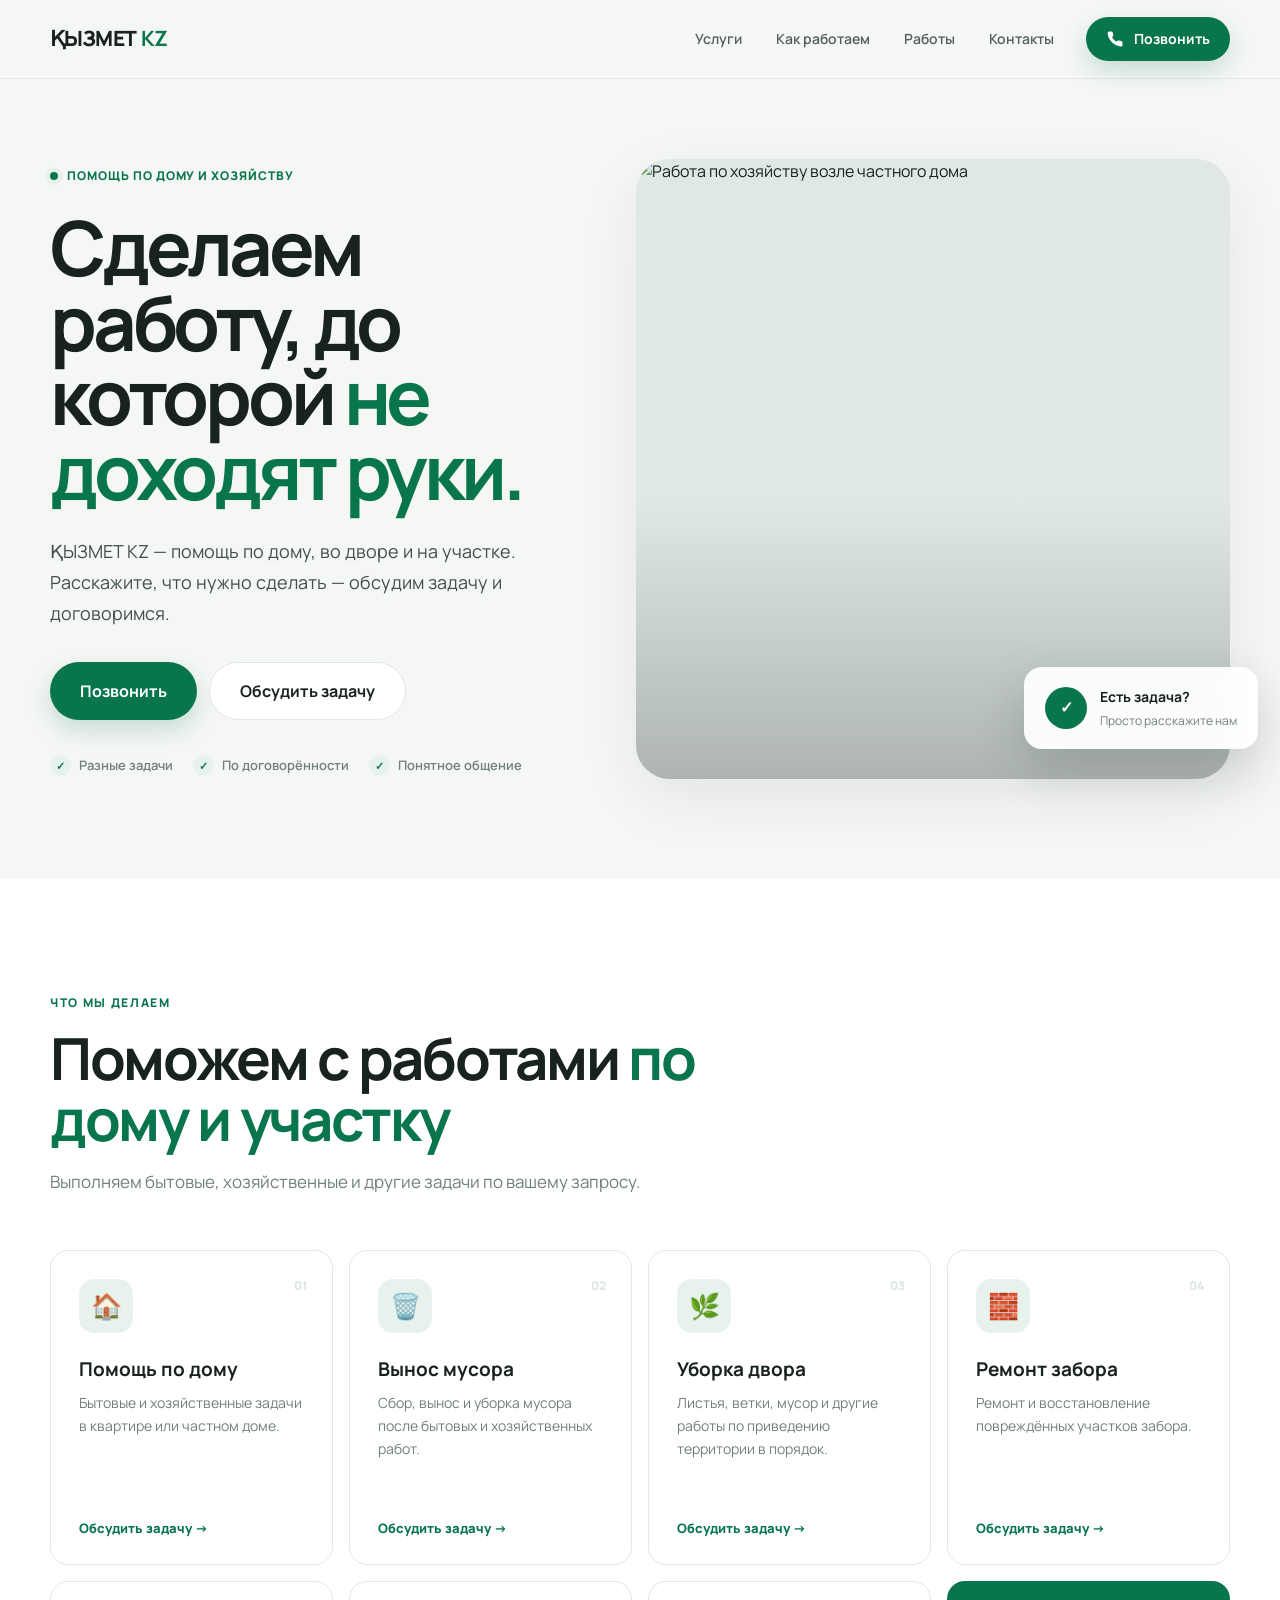
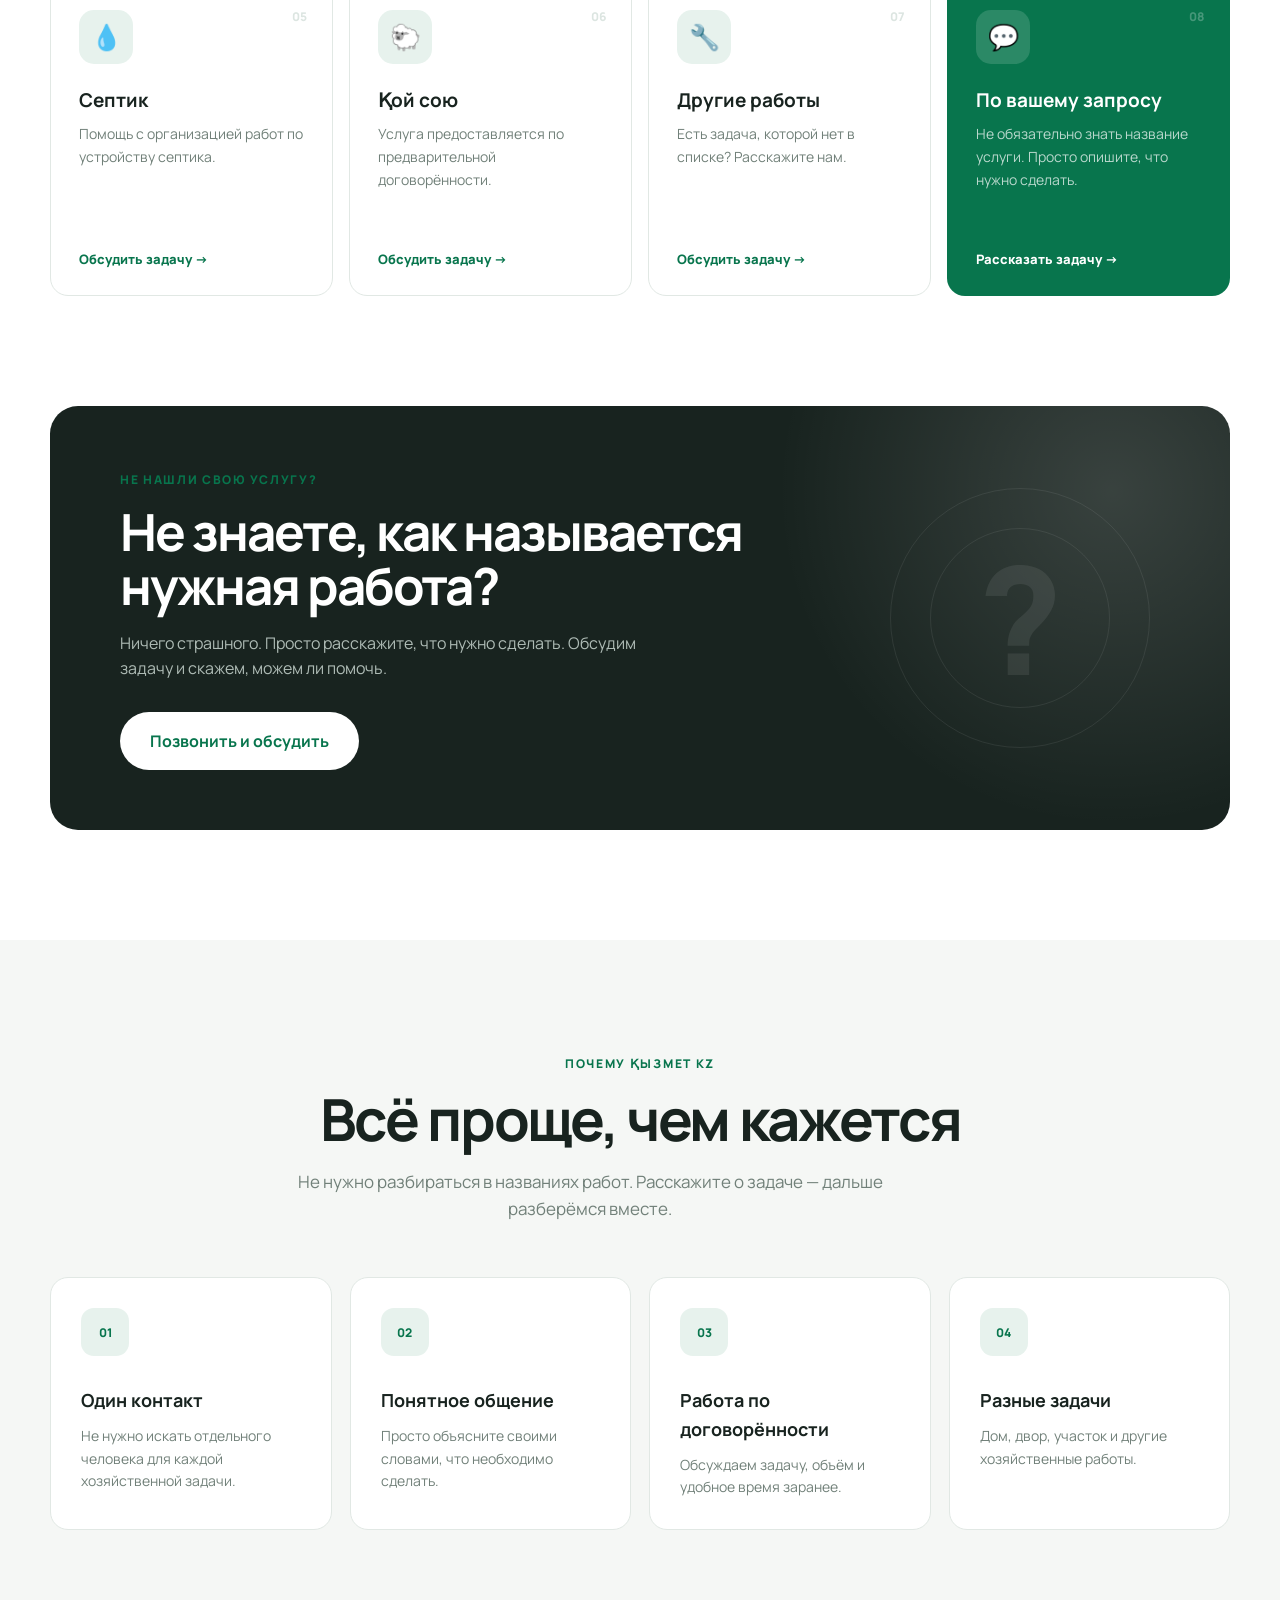
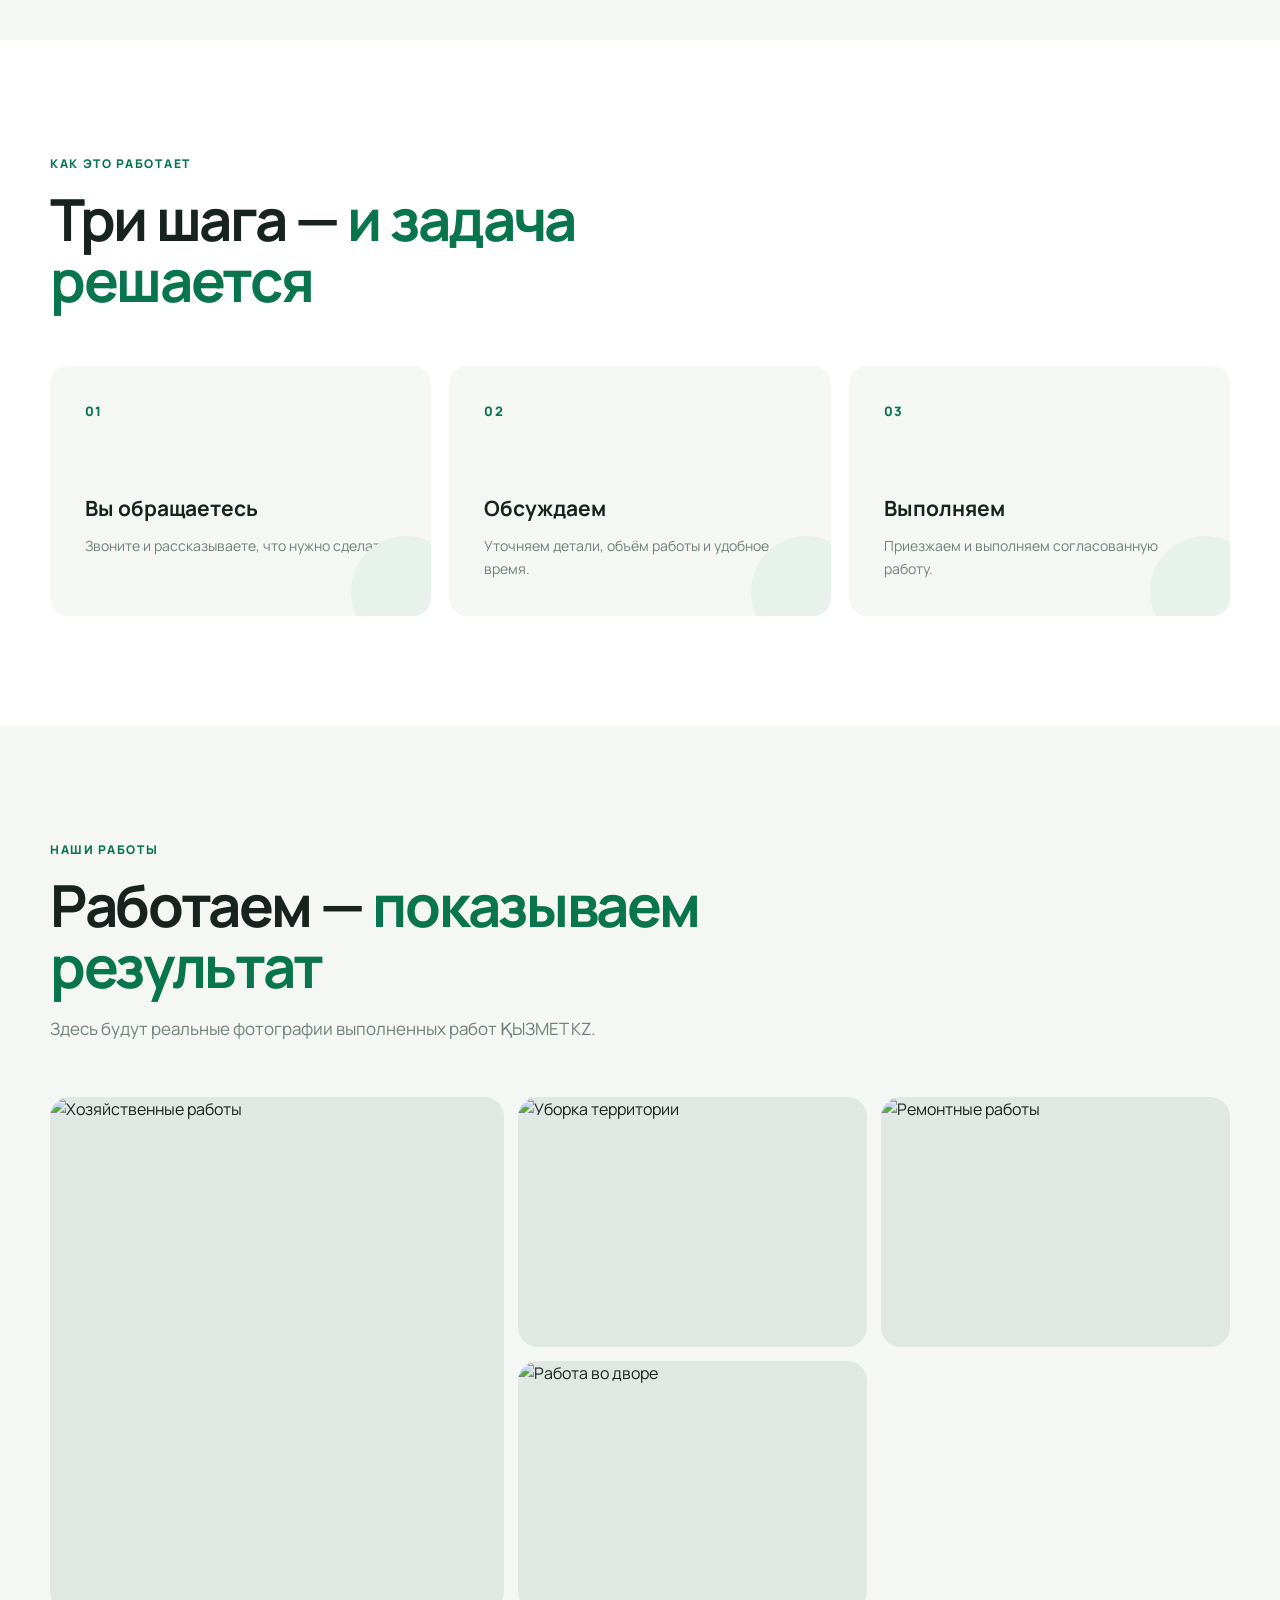
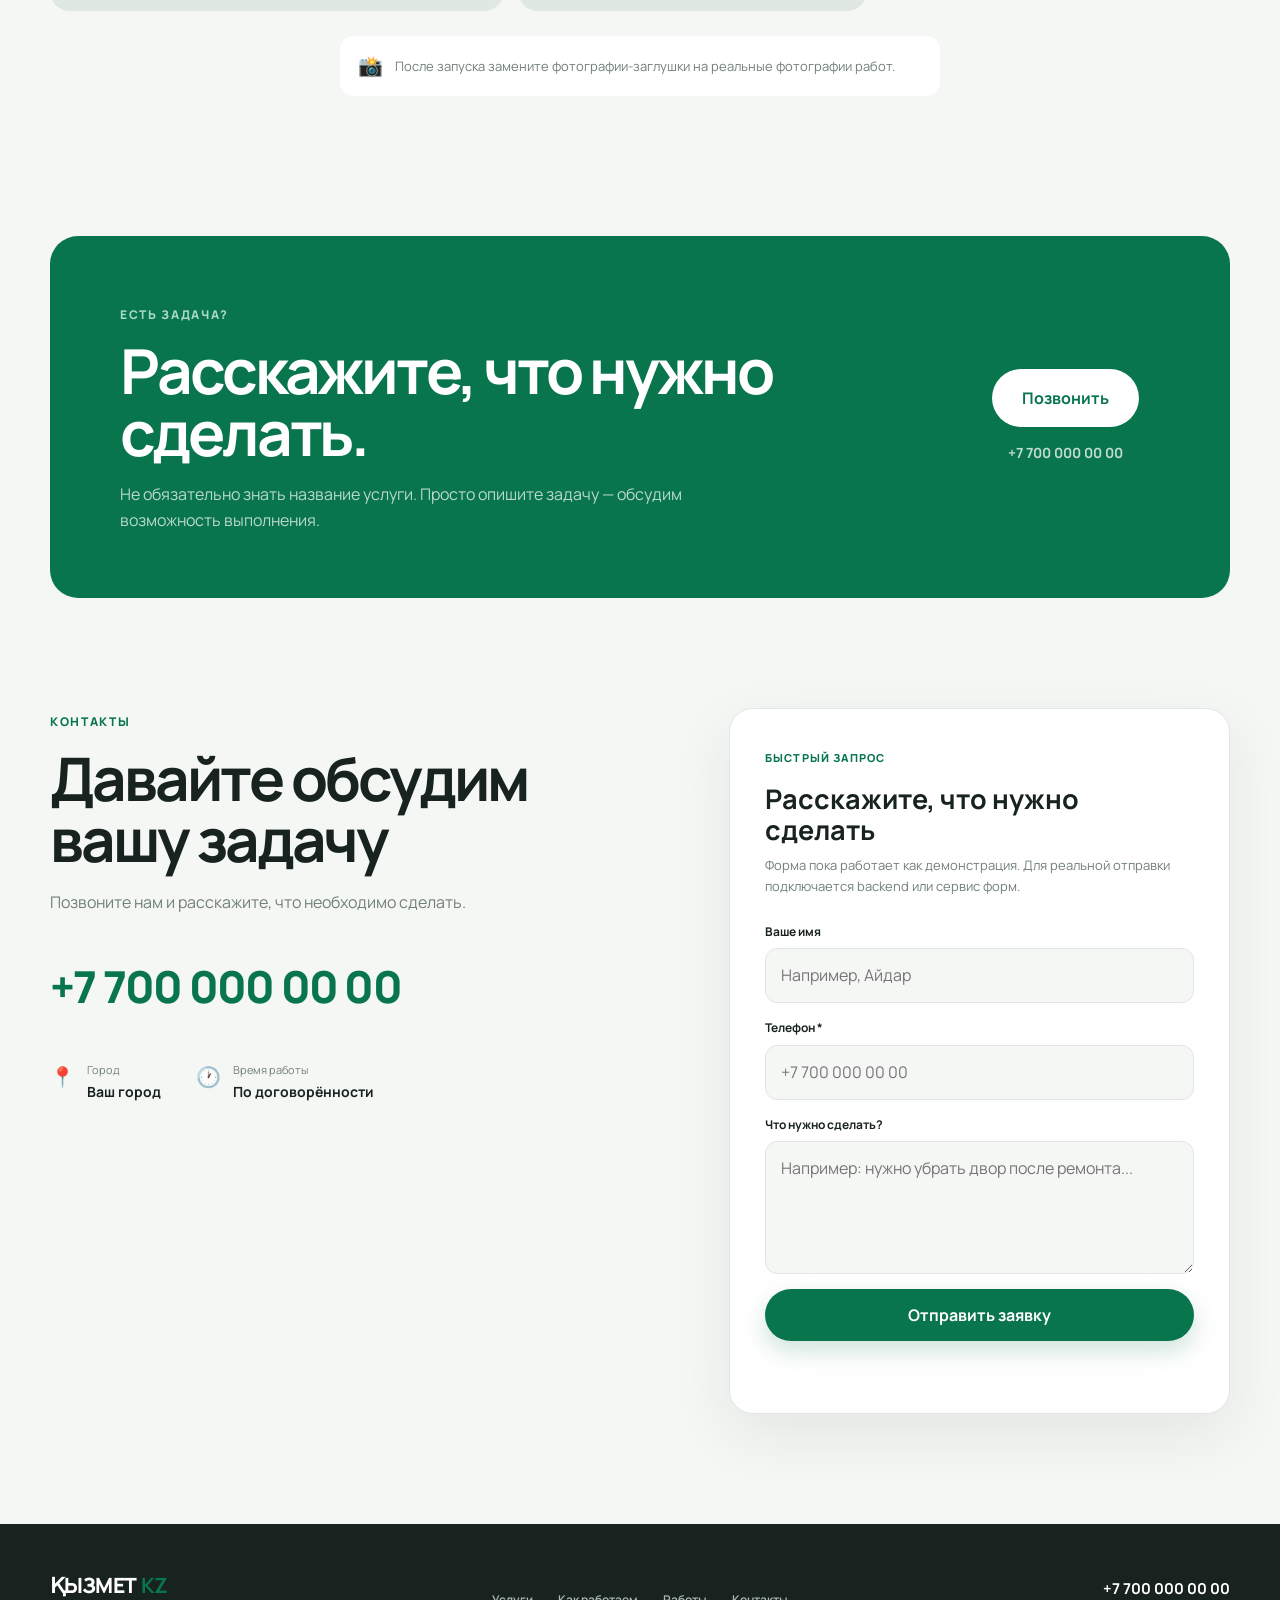
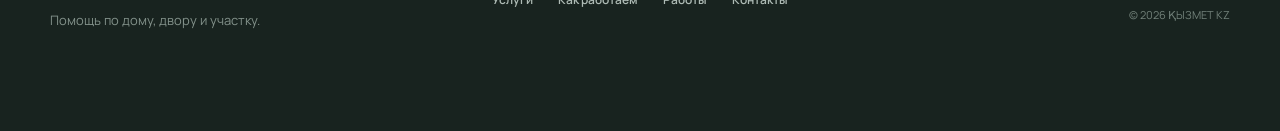
==== commit 8984bca3: "Add files via upload" ====
--- a/index.html
+++ b/index.html
@@ -800,7 +800,7 @@
 </div>
 
 
-<script src="js/script.js"></script>
+<script src="script.js"></script>
 
 </body>
 </html>
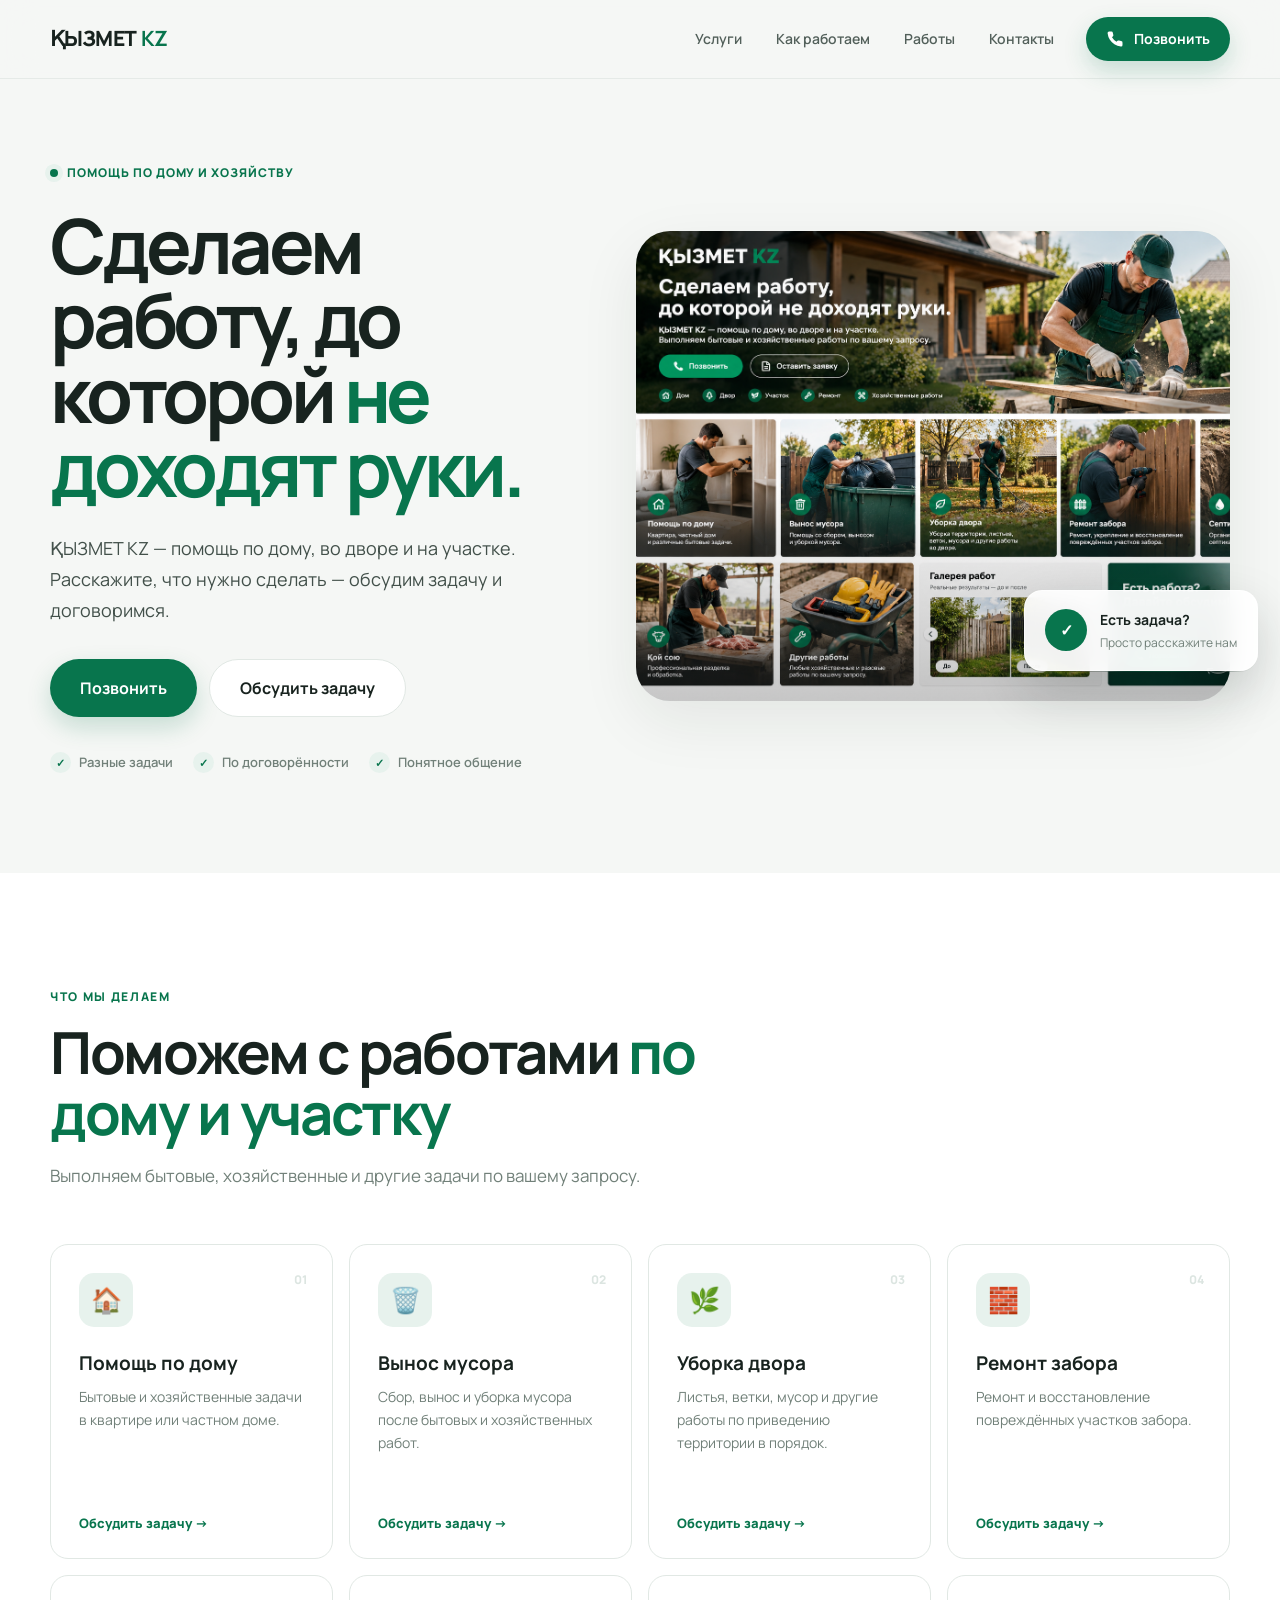
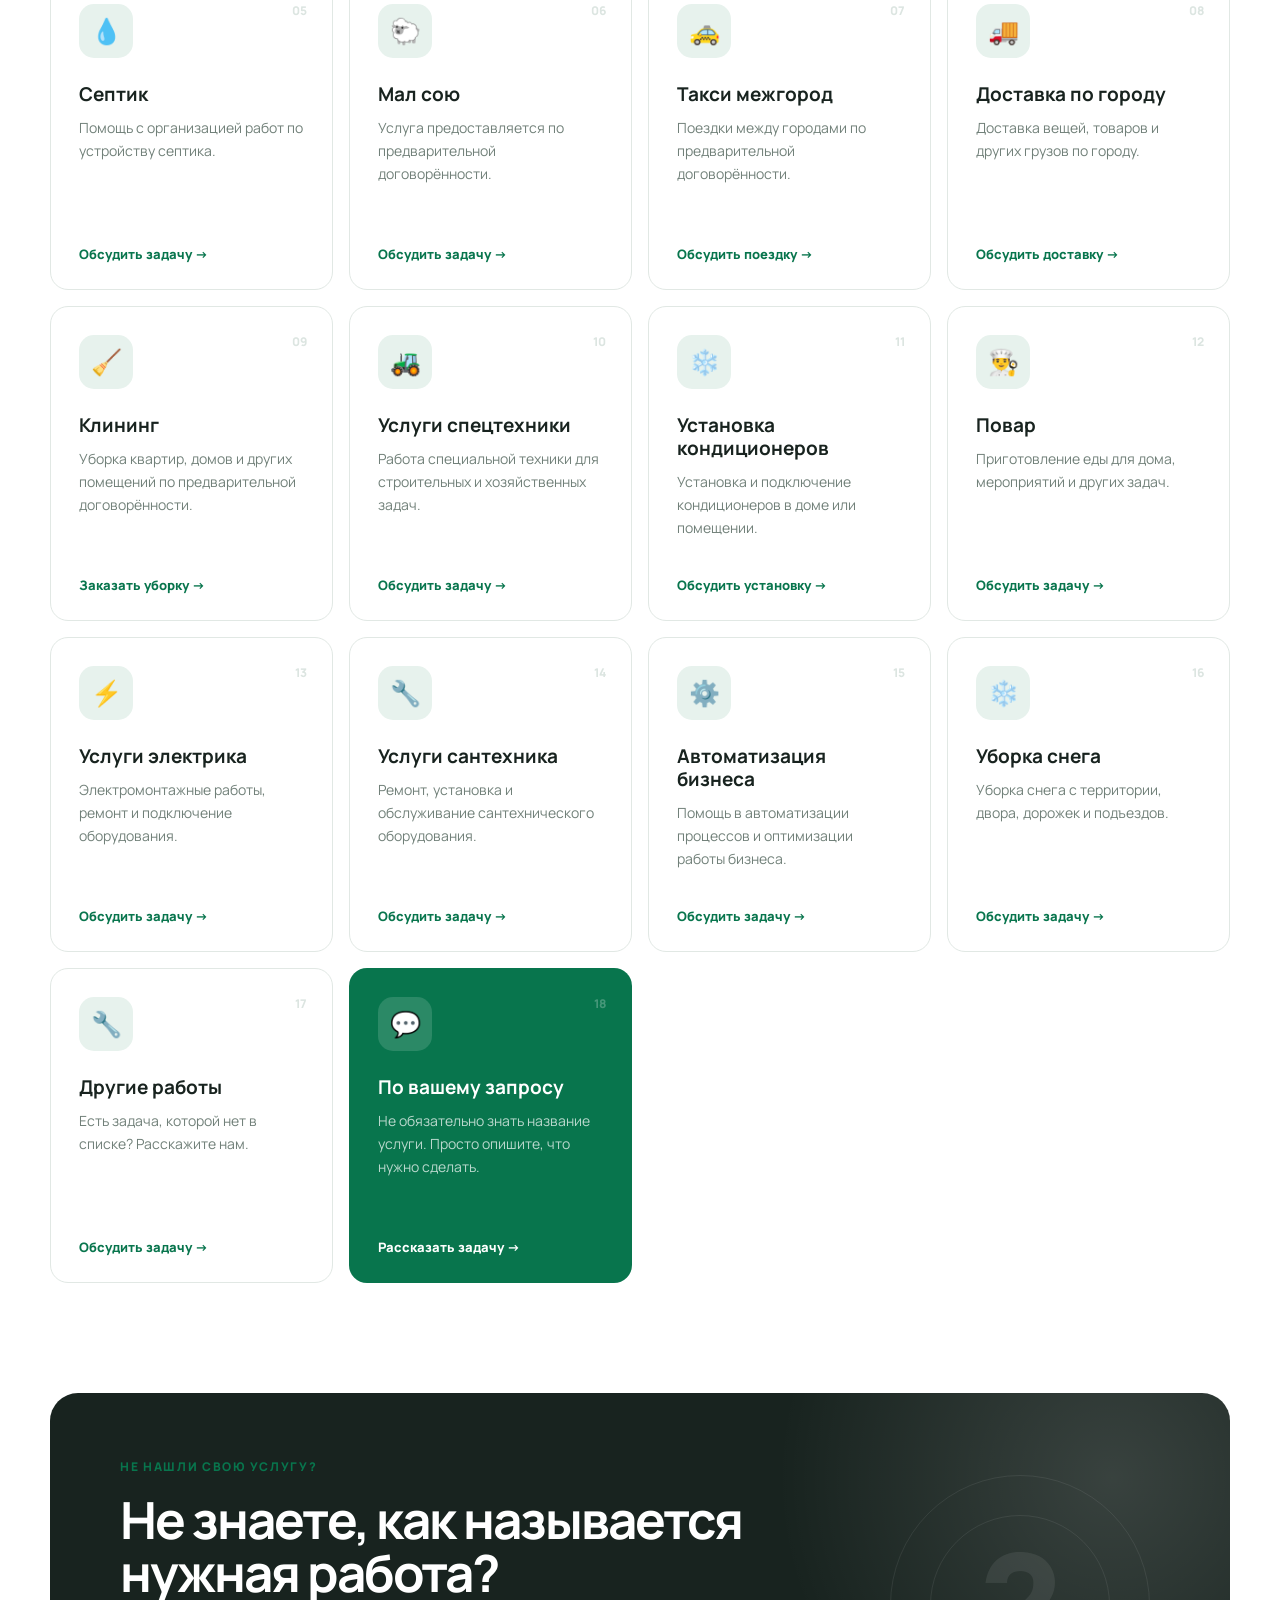
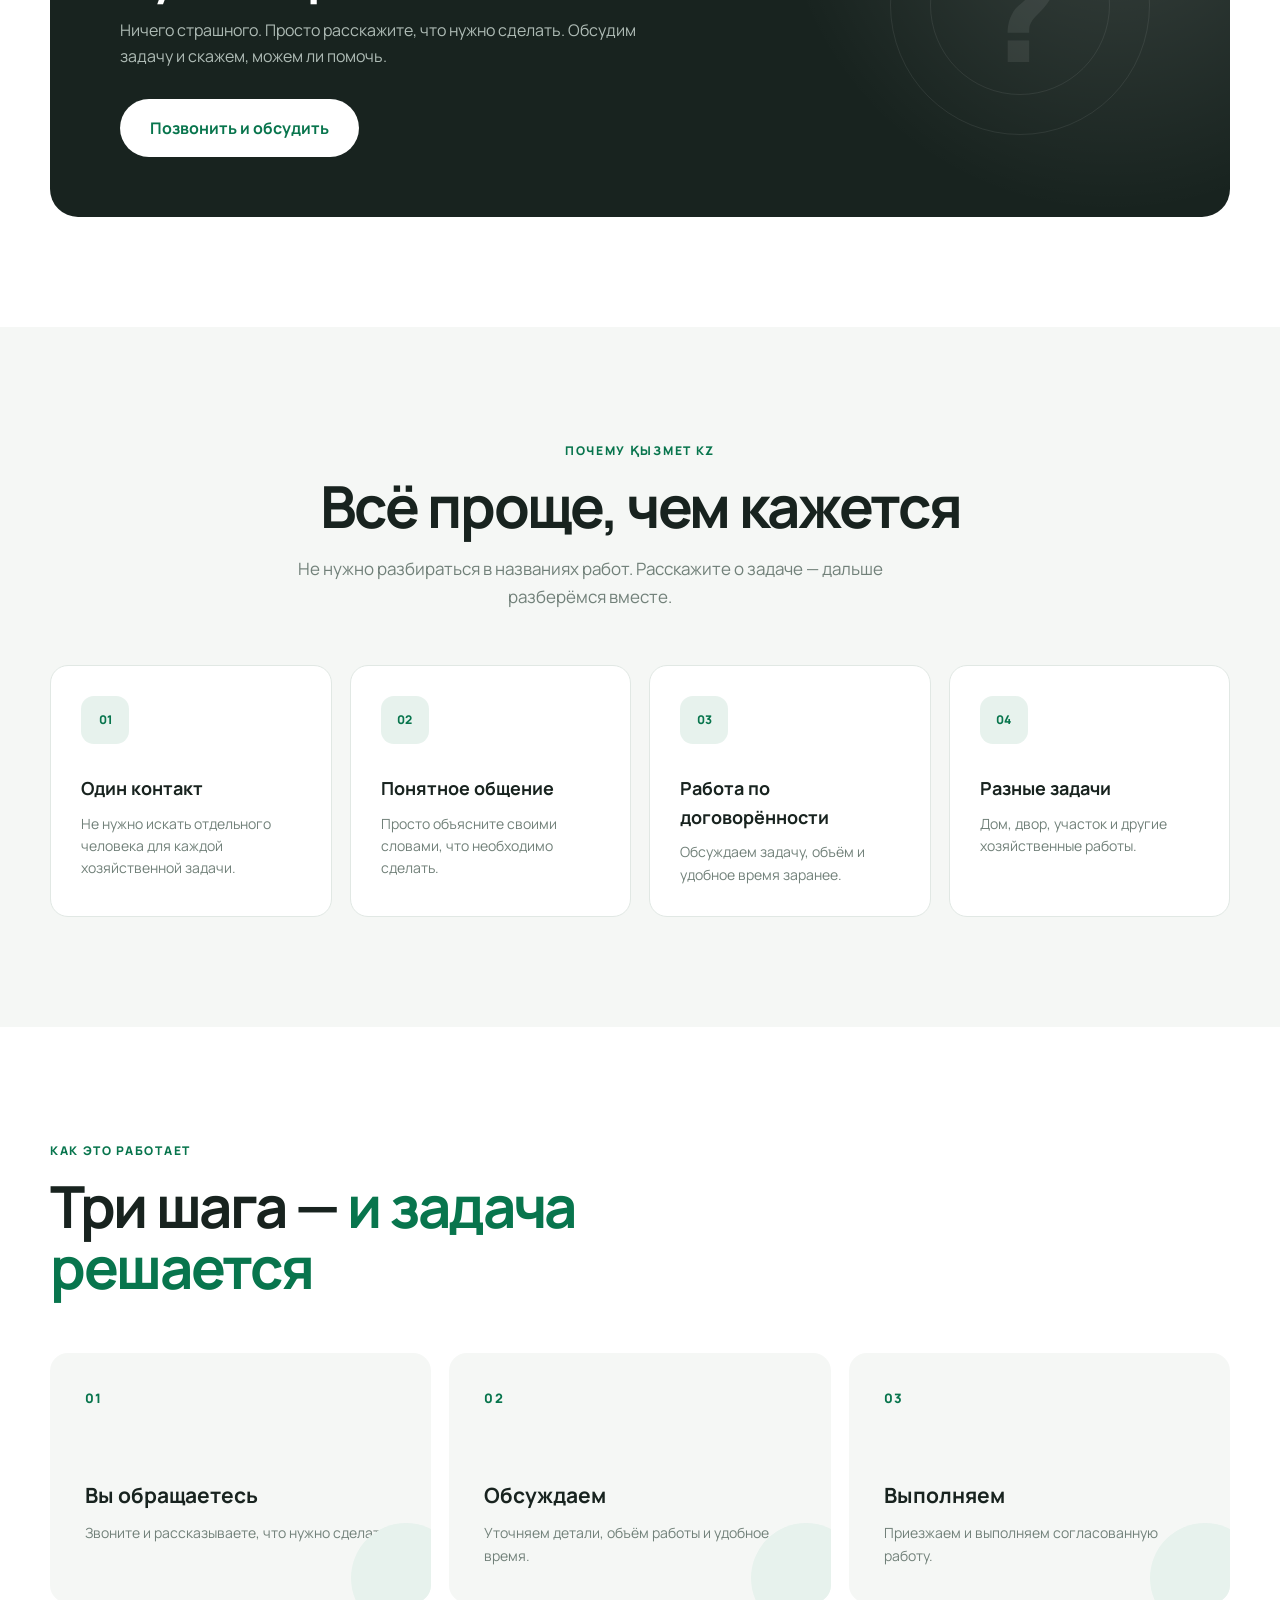
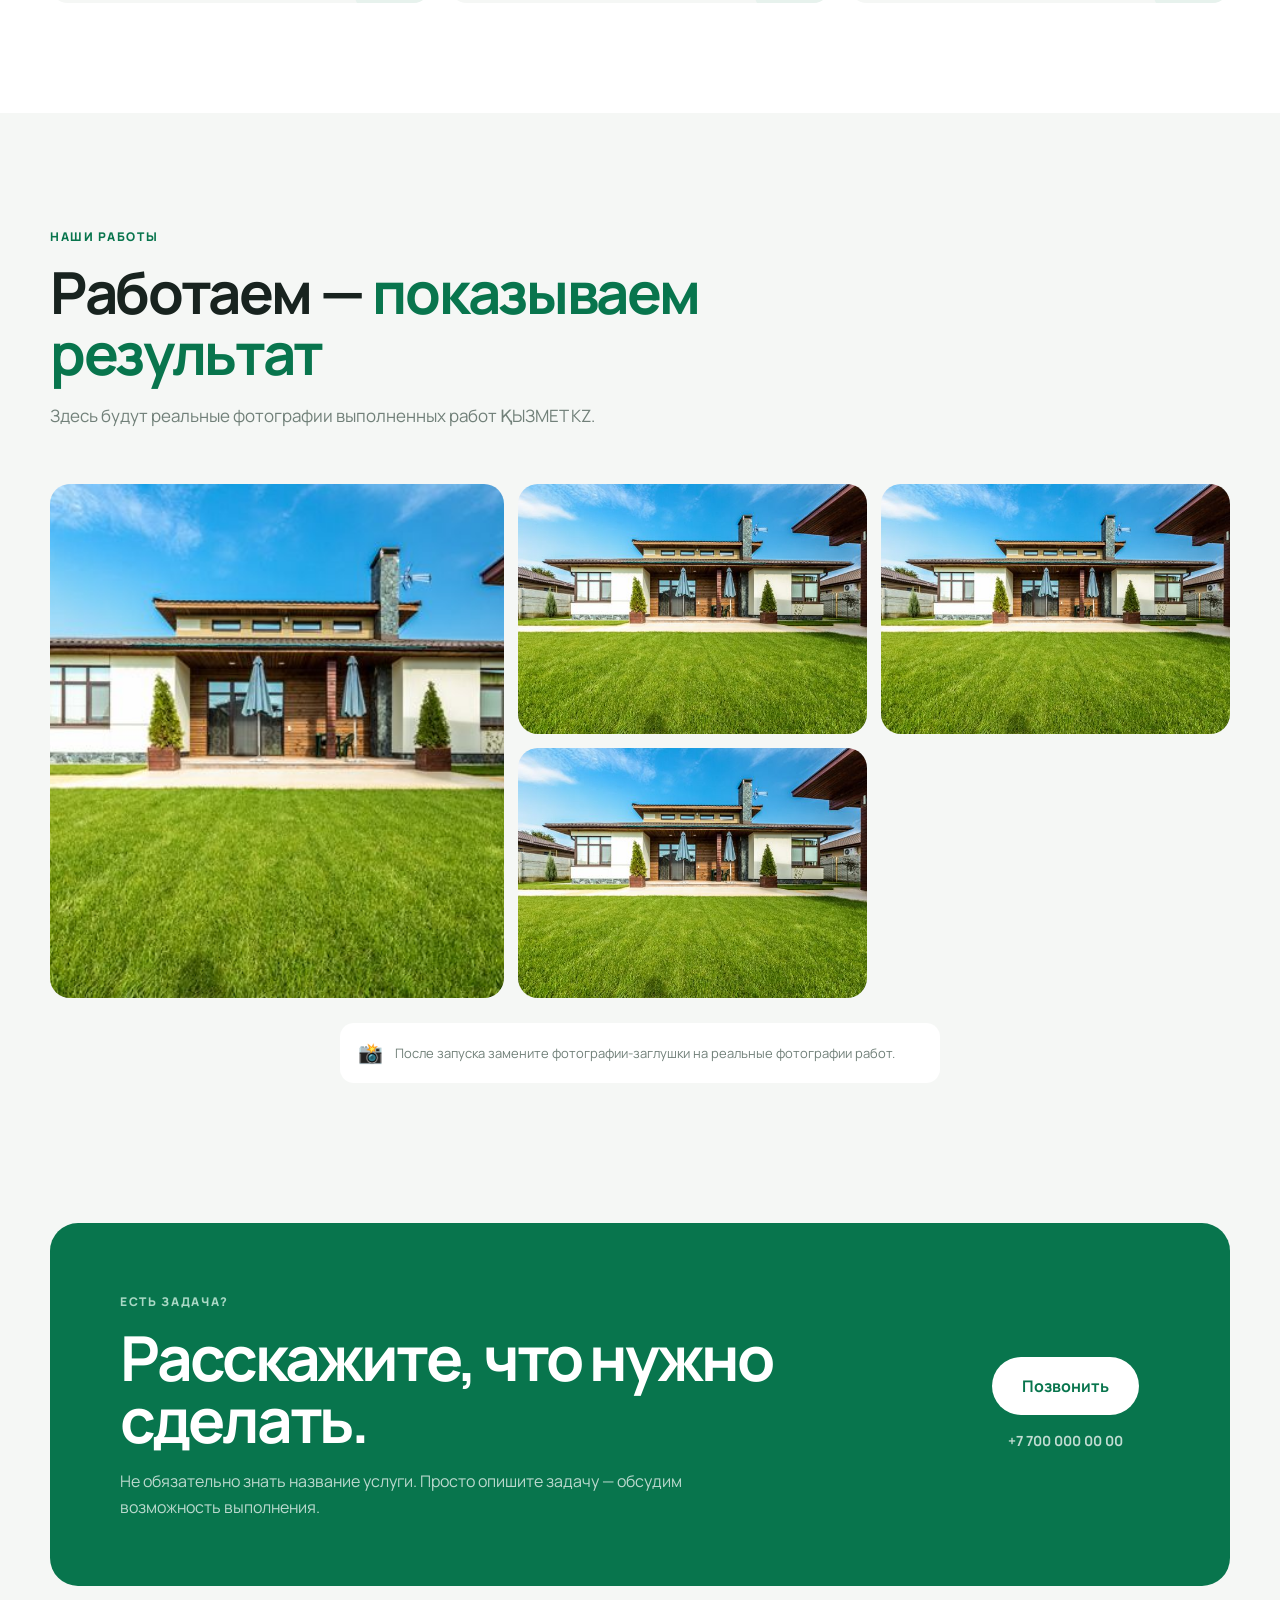
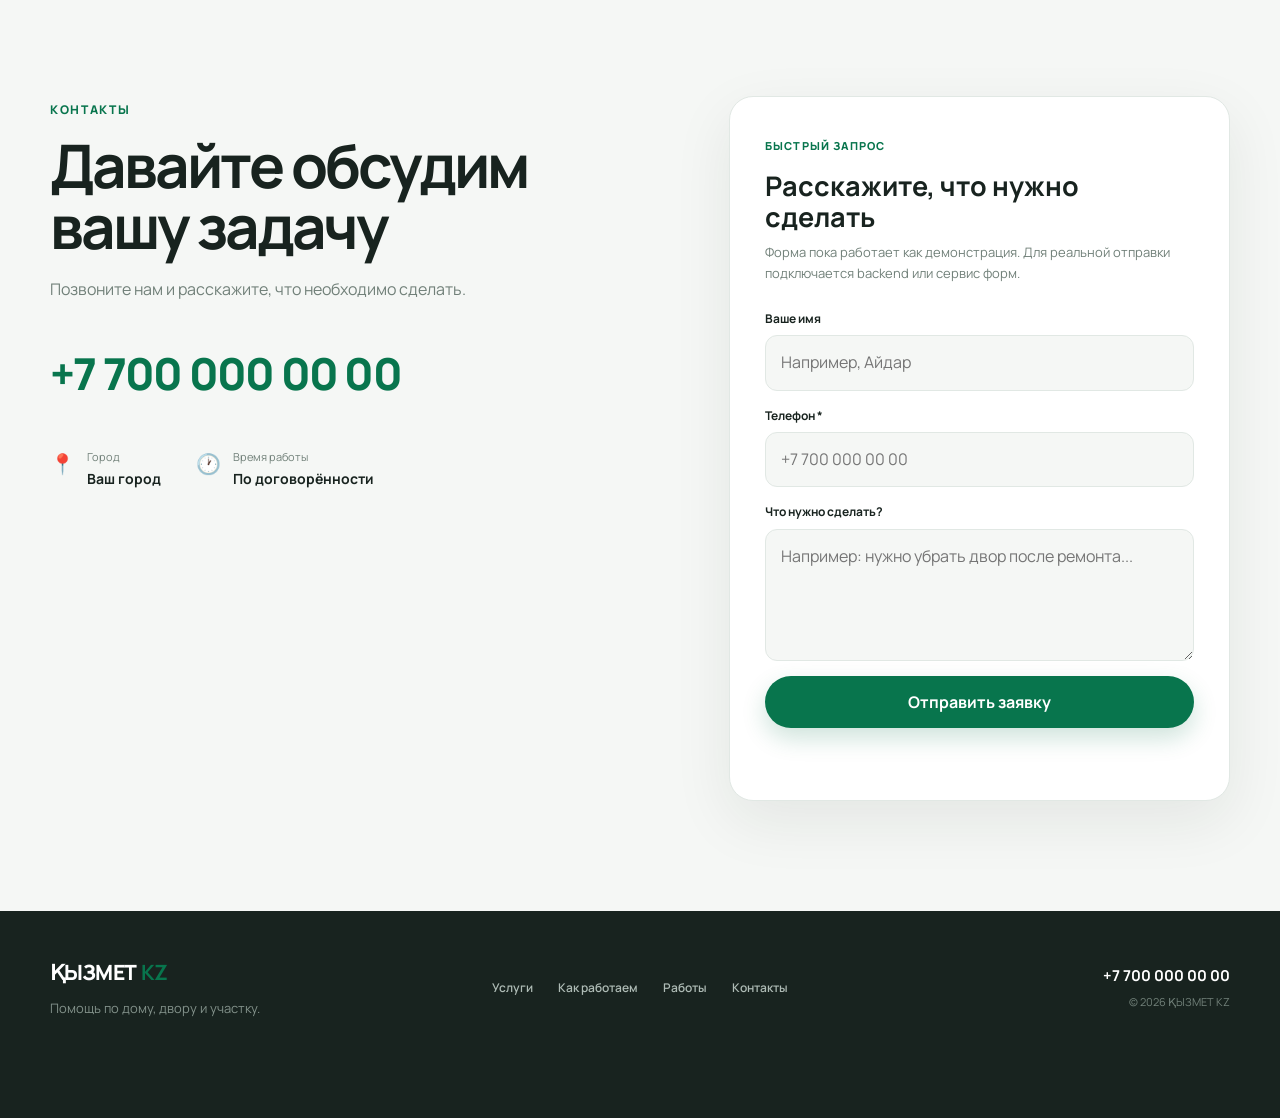
==== commit 24e00059: "Update index.html change services" ====
--- a/index.html
+++ b/index.html
@@ -169,7 +169,6 @@
     </div>
 </section>
 
-
 <!-- ================= SERVICES ================= -->
 
 <section class="section services" id="services">
@@ -280,7 +279,7 @@
                 <div class="service-card__number">06</div>
                 <div class="service-card__icon">🐑</div>
 
-                <h3>Қой сою</h3>
+                <h3>Мал сою</h3>
 
                 <p>
                     Услуга предоставляется
@@ -295,6 +294,176 @@
 
             <article class="service-card reveal">
                 <div class="service-card__number">07</div>
+                <div class="service-card__icon">🚕</div>
+
+                <h3>Такси межгород</h3>
+
+                <p>
+                    Поездки между городами
+                    по предварительной договорённости.
+                </p>
+
+                <a href="#contact-form">
+                    Обсудить поездку →
+                </a>
+            </article>
+
+
+            <article class="service-card reveal">
+                <div class="service-card__number">08</div>
+                <div class="service-card__icon">🚚</div>
+
+                <h3>Доставка по городу</h3>
+
+                <p>
+                    Доставка вещей, товаров и других грузов
+                    по городу.
+                </p>
+
+                <a href="#contact-form">
+                    Обсудить доставку →
+                </a>
+            </article>
+
+
+            <article class="service-card reveal">
+                <div class="service-card__number">09</div>
+                <div class="service-card__icon">🧹</div>
+
+                <h3>Клининг</h3>
+
+                <p>
+                    Уборка квартир, домов и других помещений
+                    по предварительной договорённости.
+                </p>
+
+                <a href="#contact-form">
+                    Заказать уборку →
+                </a>
+            </article>
+
+
+            <article class="service-card reveal">
+                <div class="service-card__number">10</div>
+                <div class="service-card__icon">🚜</div>
+
+                <h3>Услуги спецтехники</h3>
+
+                <p>
+                    Работа специальной техники
+                    для строительных и хозяйственных задач.
+                </p>
+
+                <a href="#contact-form">
+                    Обсудить задачу →
+                </a>
+            </article>
+
+
+            <article class="service-card reveal">
+                <div class="service-card__number">11</div>
+                <div class="service-card__icon">❄️</div>
+
+                <h3>Установка кондиционеров</h3>
+
+                <p>
+                    Установка и подключение кондиционеров
+                    в доме или помещении.
+                </p>
+
+                <a href="#contact-form">
+                    Обсудить установку →
+                </a>
+            </article>
+
+
+            <article class="service-card reveal">
+                <div class="service-card__number">12</div>
+                <div class="service-card__icon">👨‍🍳</div>
+
+                <h3>Повар</h3>
+
+                <p>
+                    Приготовление еды для дома,
+                    мероприятий и других задач.
+                </p>
+
+                <a href="#contact-form">
+                    Обсудить задачу →
+                </a>
+            </article>
+
+
+            <article class="service-card reveal">
+                <div class="service-card__number">13</div>
+                <div class="service-card__icon">⚡</div>
+
+                <h3>Услуги электрика</h3>
+
+                <p>
+                    Электромонтажные работы, ремонт
+                    и подключение оборудования.
+                </p>
+
+                <a href="#contact-form">
+                    Обсудить задачу →
+                </a>
+            </article>
+
+
+            <article class="service-card reveal">
+                <div class="service-card__number">14</div>
+                <div class="service-card__icon">🔧</div>
+
+                <h3>Услуги сантехника</h3>
+
+                <p>
+                    Ремонт, установка и обслуживание
+                    сантехнического оборудования.
+                </p>
+
+                <a href="#contact-form">
+                    Обсудить задачу →
+                </a>
+            </article>
+
+
+            <article class="service-card reveal">
+                <div class="service-card__number">15</div>
+                <div class="service-card__icon">⚙️</div>
+
+                <h3>Автоматизация бизнеса</h3>
+
+                <p>
+                    Помощь в автоматизации процессов
+                    и оптимизации работы бизнеса.
+                </p>
+
+                <a href="#contact-form">
+                    Обсудить задачу →
+                </a>
+            </article>
+
+
+            <article class="service-card reveal">
+                <div class="service-card__number">16</div>
+                <div class="service-card__icon">❄️</div>
+
+                <h3>Уборка снега</h3>
+
+                <p>
+                    Уборка снега с территории,
+                    двора, дорожек и подъездов.
+                </p>
+
+                <a href="#contact-form">
+                    Обсудить задачу →
+                </a>
+            </article>
+
+
+            <article class="service-card reveal">
+                <div class="service-card__number">17</div>
                 <div class="service-card__icon">🔧</div>
 
                 <h3>Другие работы</h3>
@@ -311,7 +480,7 @@
 
 
             <article class="service-card service-card--accent reveal">
-                <div class="service-card__number">08</div>
+                <div class="service-card__number">18</div>
                 <div class="service-card__icon">💬</div>
 
                 <h3>По вашему запросу</h3>
--- a/style.css
+++ b/style.css
@@ -462,17 +462,15 @@
 
 .hero__visual {
     position: relative;
+    min-width: 0;
 }
 
 .hero__image {
     position: relative;
-
-    height: 620px;
-
+    width: 100%;
+    height: min(105vw, 470px);
     overflow: hidden;
-
     border-radius: 34px;
-
     background: #dfe8e3;
     box-shadow: var(--shadow);
 }
@@ -482,6 +480,8 @@
 
     position: absolute;
     inset: 0;
+
+    pointer-events: none;
 
     background:
         linear-gradient(
@@ -490,12 +490,14 @@
             rgba(0, 0, 0, 0.22)
         );
 }
-
 .hero__image img {
+    display: block;
+    width: 100%;
     height: 100%;
+
     object-fit: cover;
-}
-
+    object-position: 1% center;
+}
 .hero-card {
     position: absolute;
 
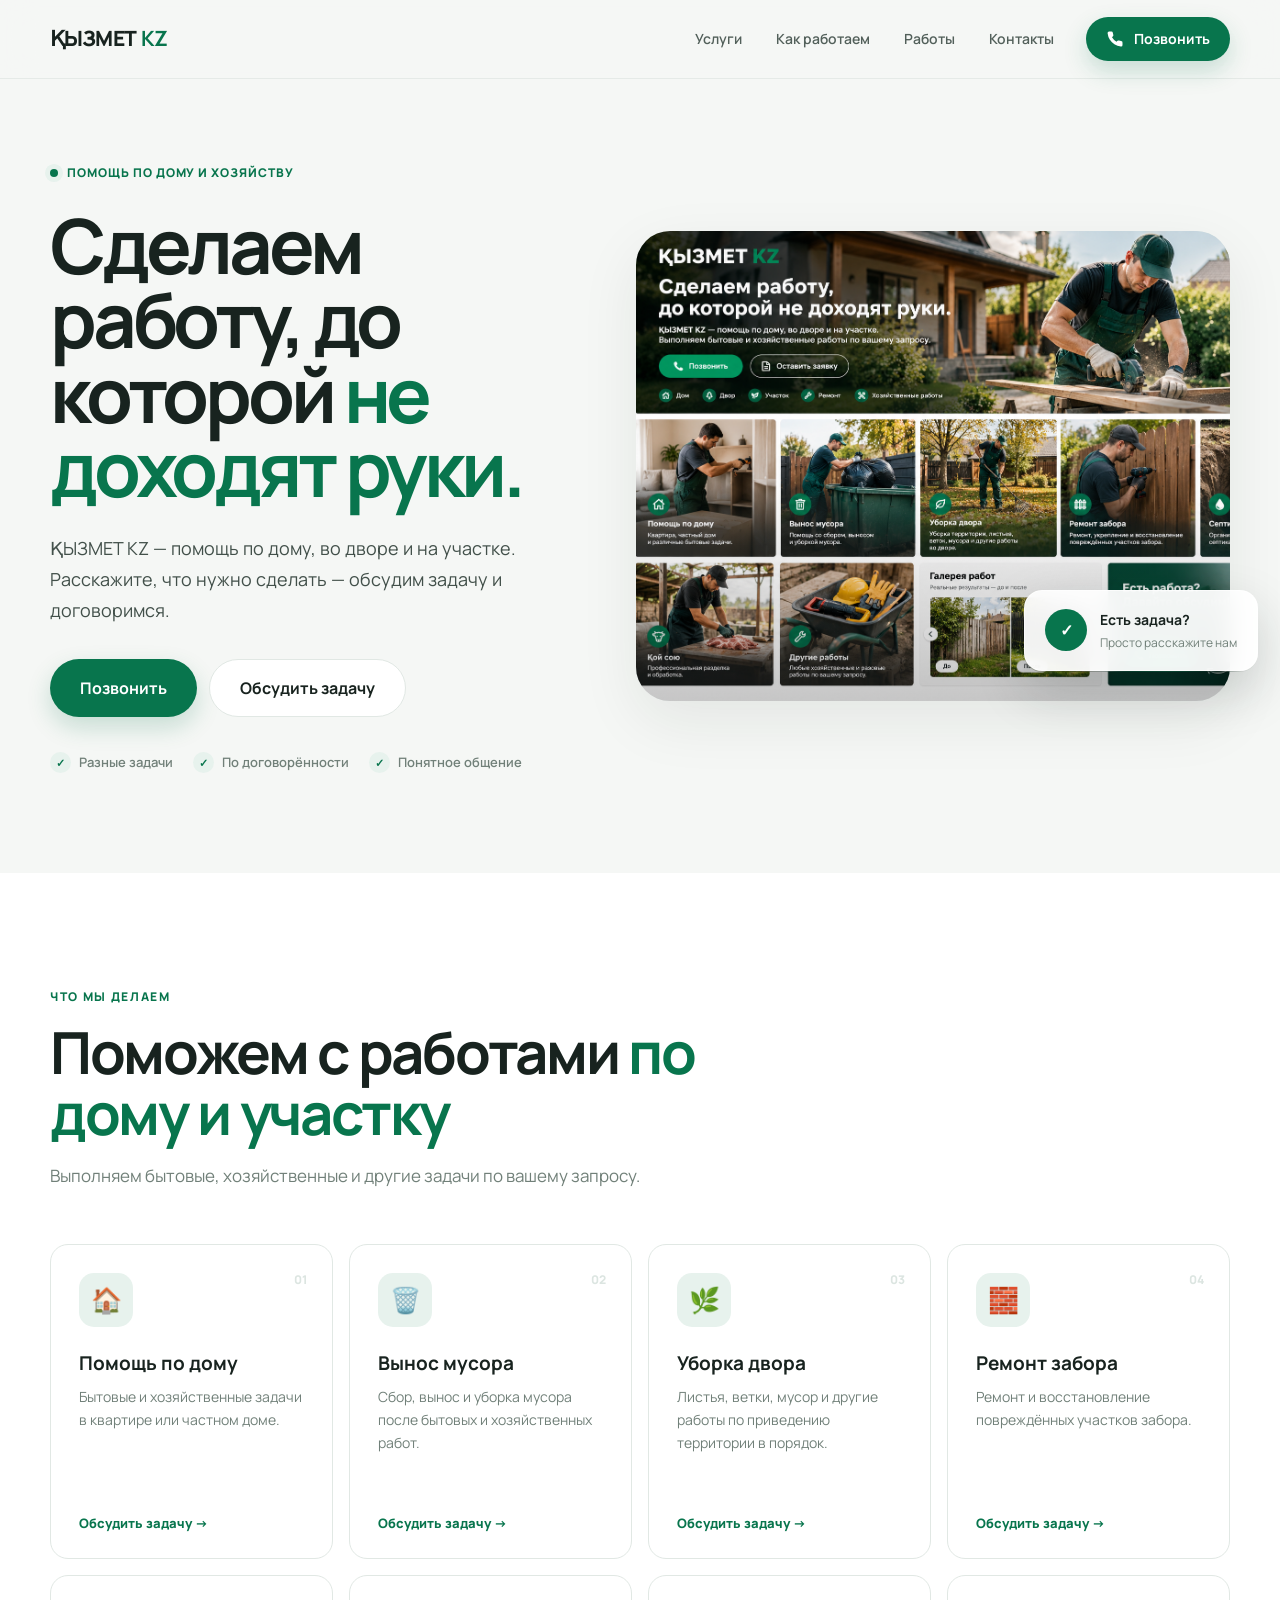
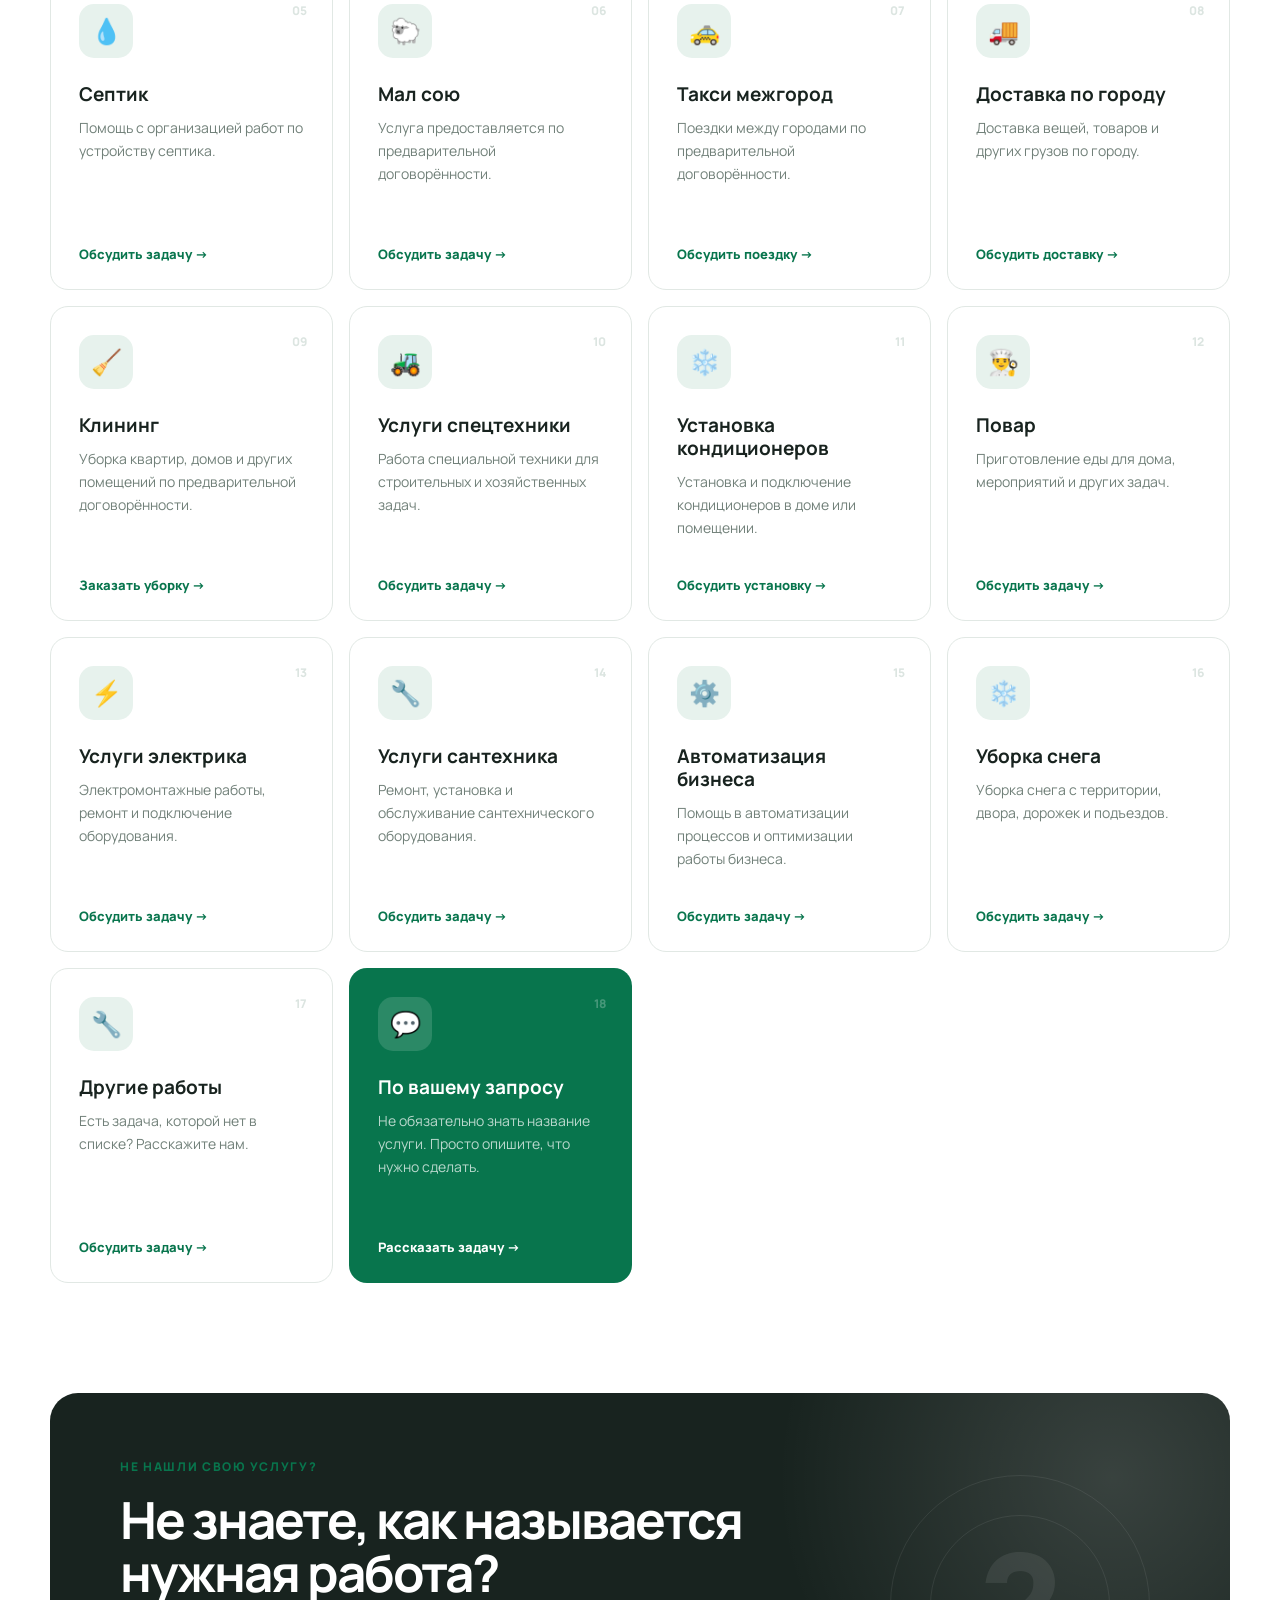
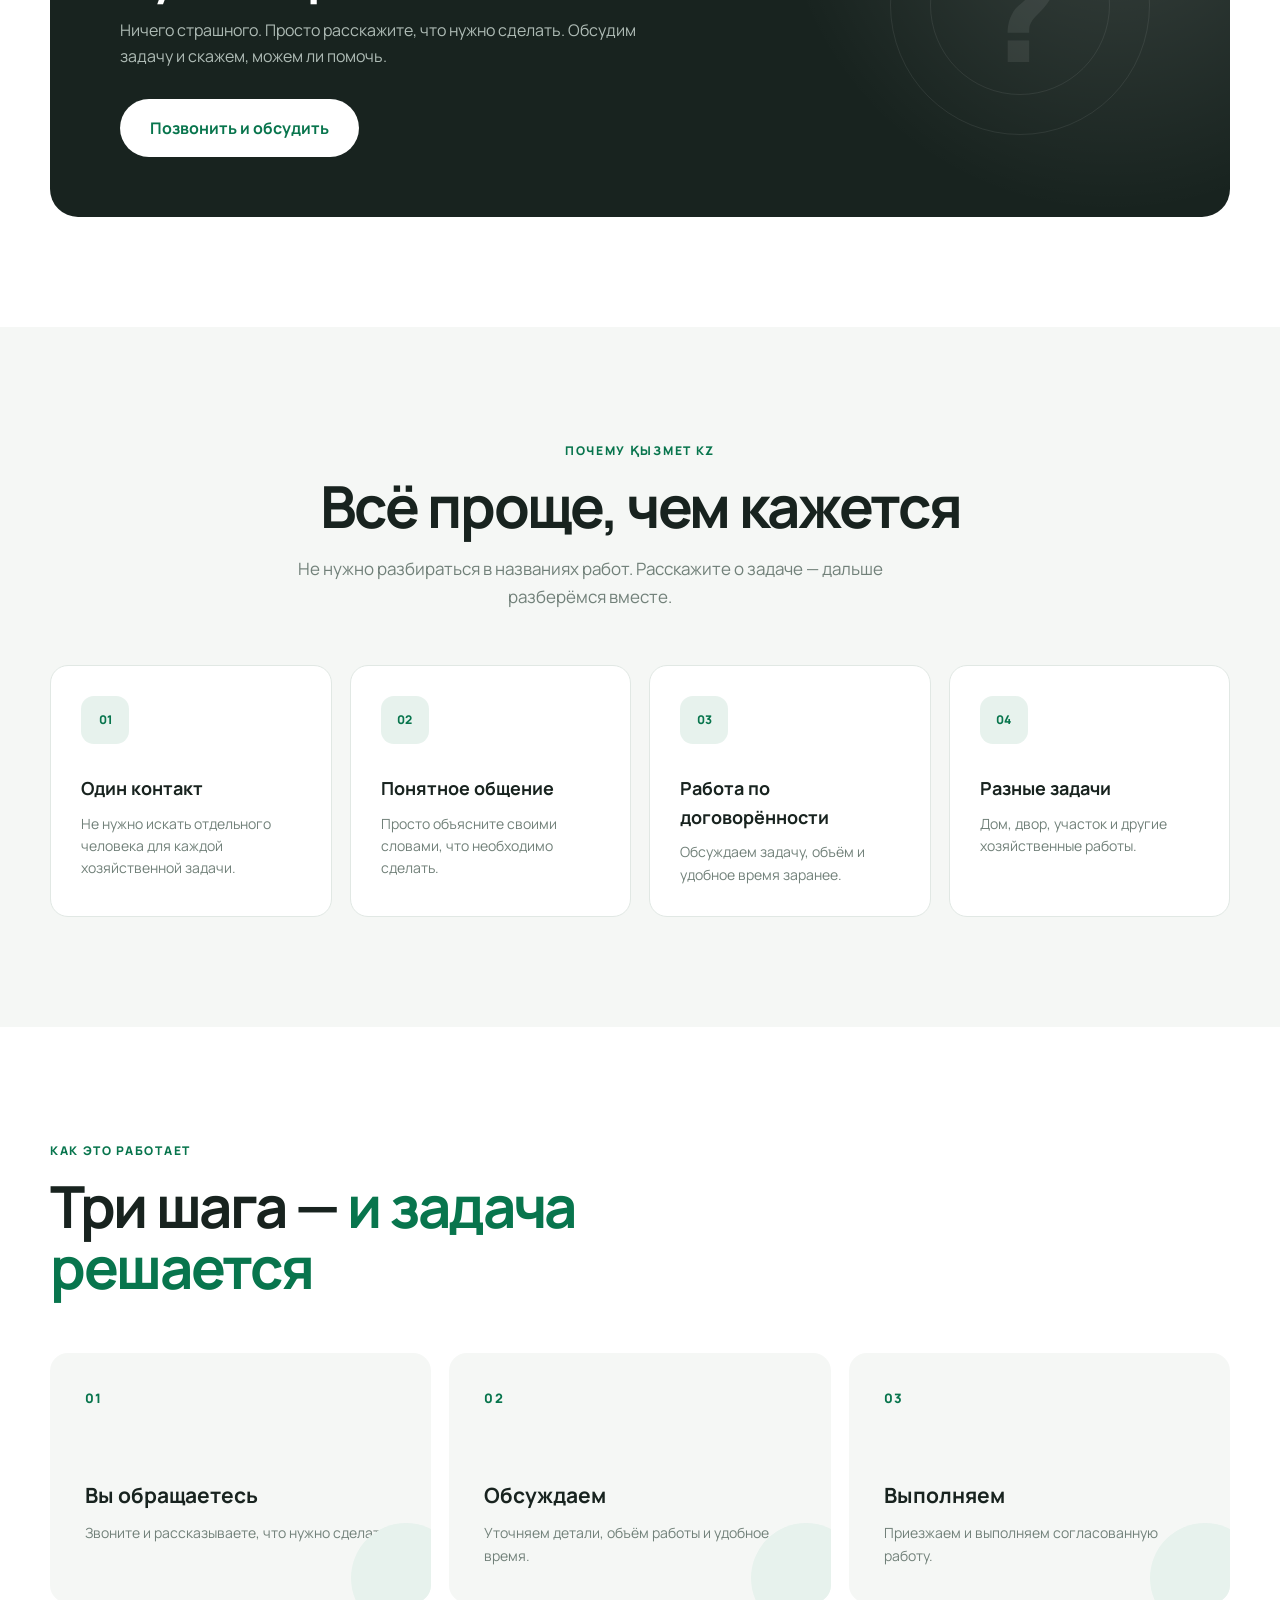
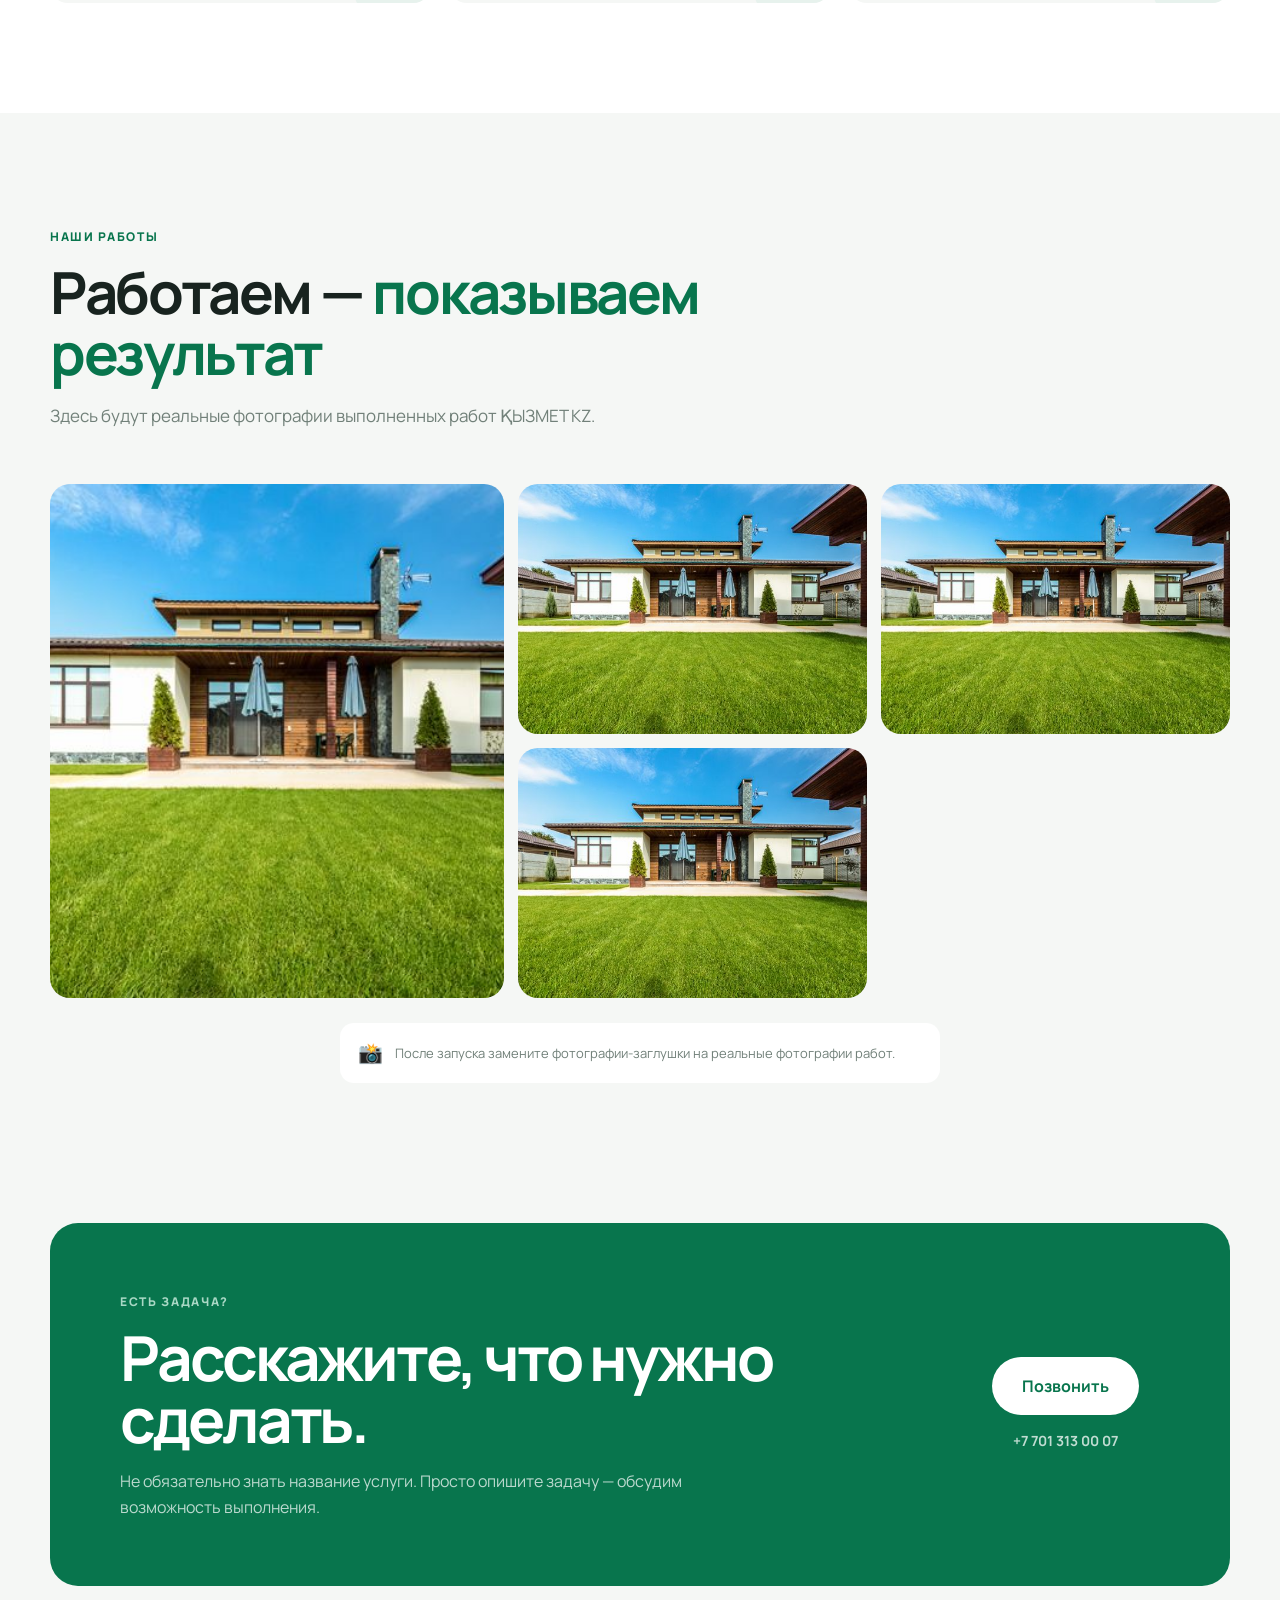
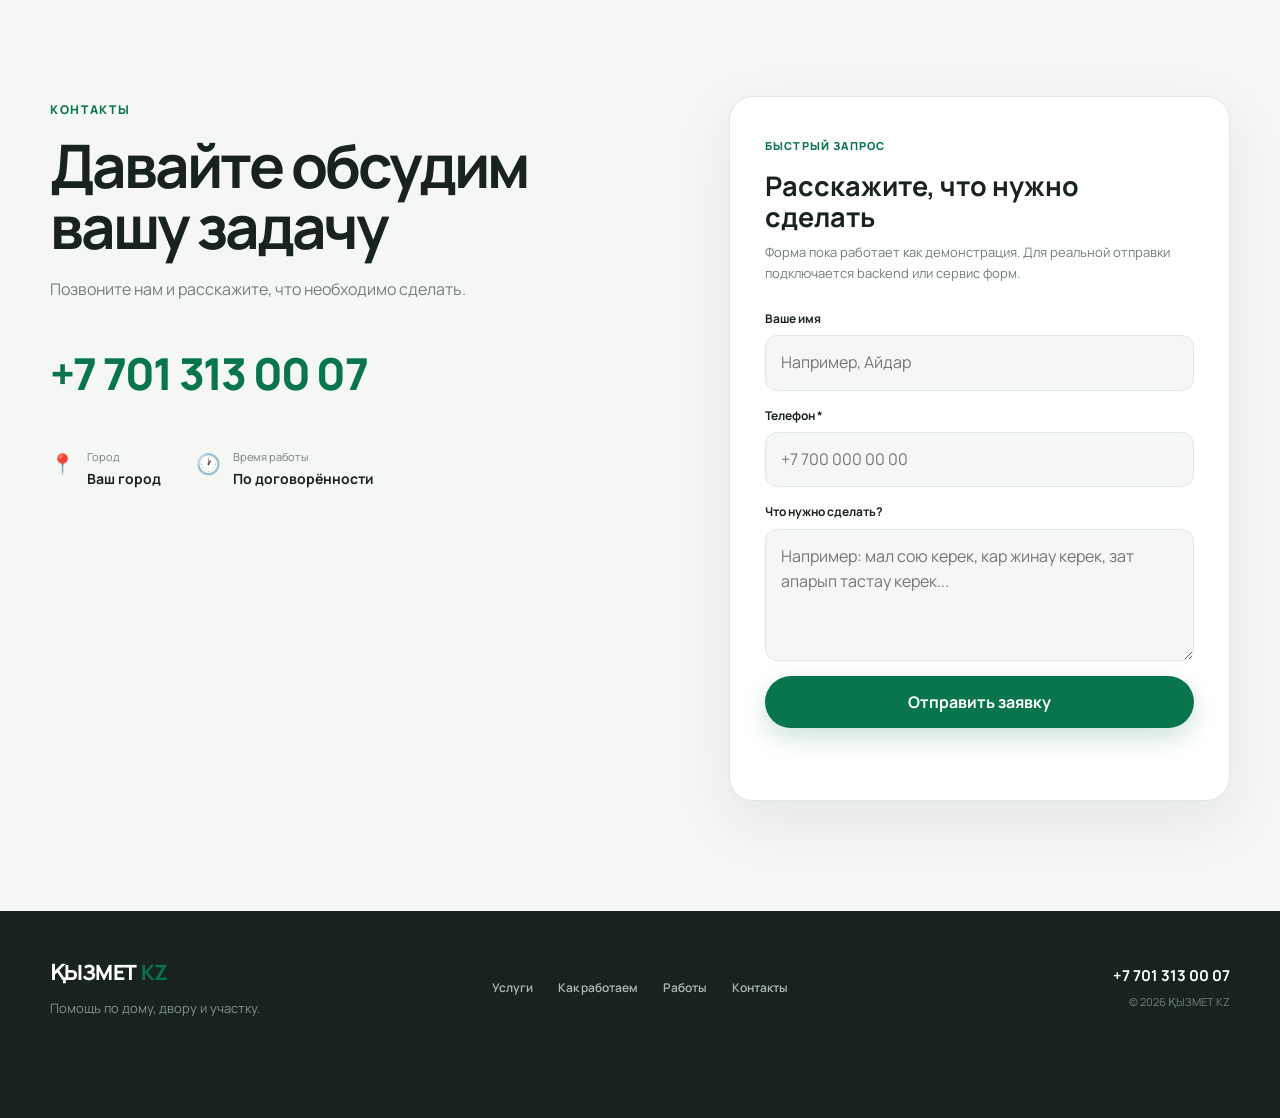
==== commit 0ca179e2: "Update index.html, script.js --- phone" ====
--- a/index.html
+++ b/index.html
@@ -51,7 +51,8 @@
 
         <a
             class="btn btn--primary header__call"
-            href="tel:+77000000000"
+            data-phone
+            href="#"
         >
             <svg viewBox="0 0 24 24" aria-hidden="true">
                 <path d="M22 16.92v3a2 2 0 0 1-2.18 2
@@ -114,7 +115,8 @@
             <div class="hero__actions">
                 <a
                     class="btn btn--primary btn--large"
-                    href="tel:+77000000000"
+                    data-phone
+                    href="#"
                 >
                     Позвонить
                 </a>
@@ -522,7 +524,8 @@
                 </p>
 
                 <a
-                    href="tel:+77000000000"
+                    href="#"
+                    data-phone
                     class="btn btn--light btn--large"
                 >
                     Позвонить и обсудить
@@ -752,7 +755,8 @@
             <div class="cta__action">
 
                 <a
-                    href="tel:+77000000000"
+                    href="#"
+                    data-phone
                     class="btn btn--light btn--large"
                 >
                     Позвонить
@@ -761,6 +765,7 @@
                 <a
                     href="#contact-form"
                     class="cta__phone"
+                    data-phone-display
                 >
                     +7 700 000 00 00
                 </a>
@@ -794,9 +799,10 @@
 
             <a
                 class="contacts__phone"
-                href="tel:+77000000000"
+                data-phone
+                data-phone-display
+                href="#"
             >
-                +7 700 000 00 00
             </a>
 
             <div class="contact-details">
@@ -870,7 +876,7 @@
                         <textarea
                             name="message"
                             rows="4"
-                            placeholder="Например: нужно убрать двор после ремонта..."
+                            placeholder="Например: мал сою керек, кар жинау керек, зат апарып тастау керек..."
                         ></textarea>
                     </label>
 
@@ -923,8 +929,9 @@
         </div>
 
         <div class="footer__contact">
-            <a href="tel:+77000000000">
-                +7 700 000 00 00
+            <a href="#"
+                 data-phone
+                 data-phone-display>
             </a>
 
             <span>© 2026 ҚЫЗМЕТ KZ</span>
@@ -939,7 +946,8 @@
 <div class="mobile-cta">
 
     <a
-        href="tel:+77000000000"
+        href="#"
+        data-phone
         class="mobile-cta__call"
     >
         <svg viewBox="0 0 24 24" aria-hidden="true">
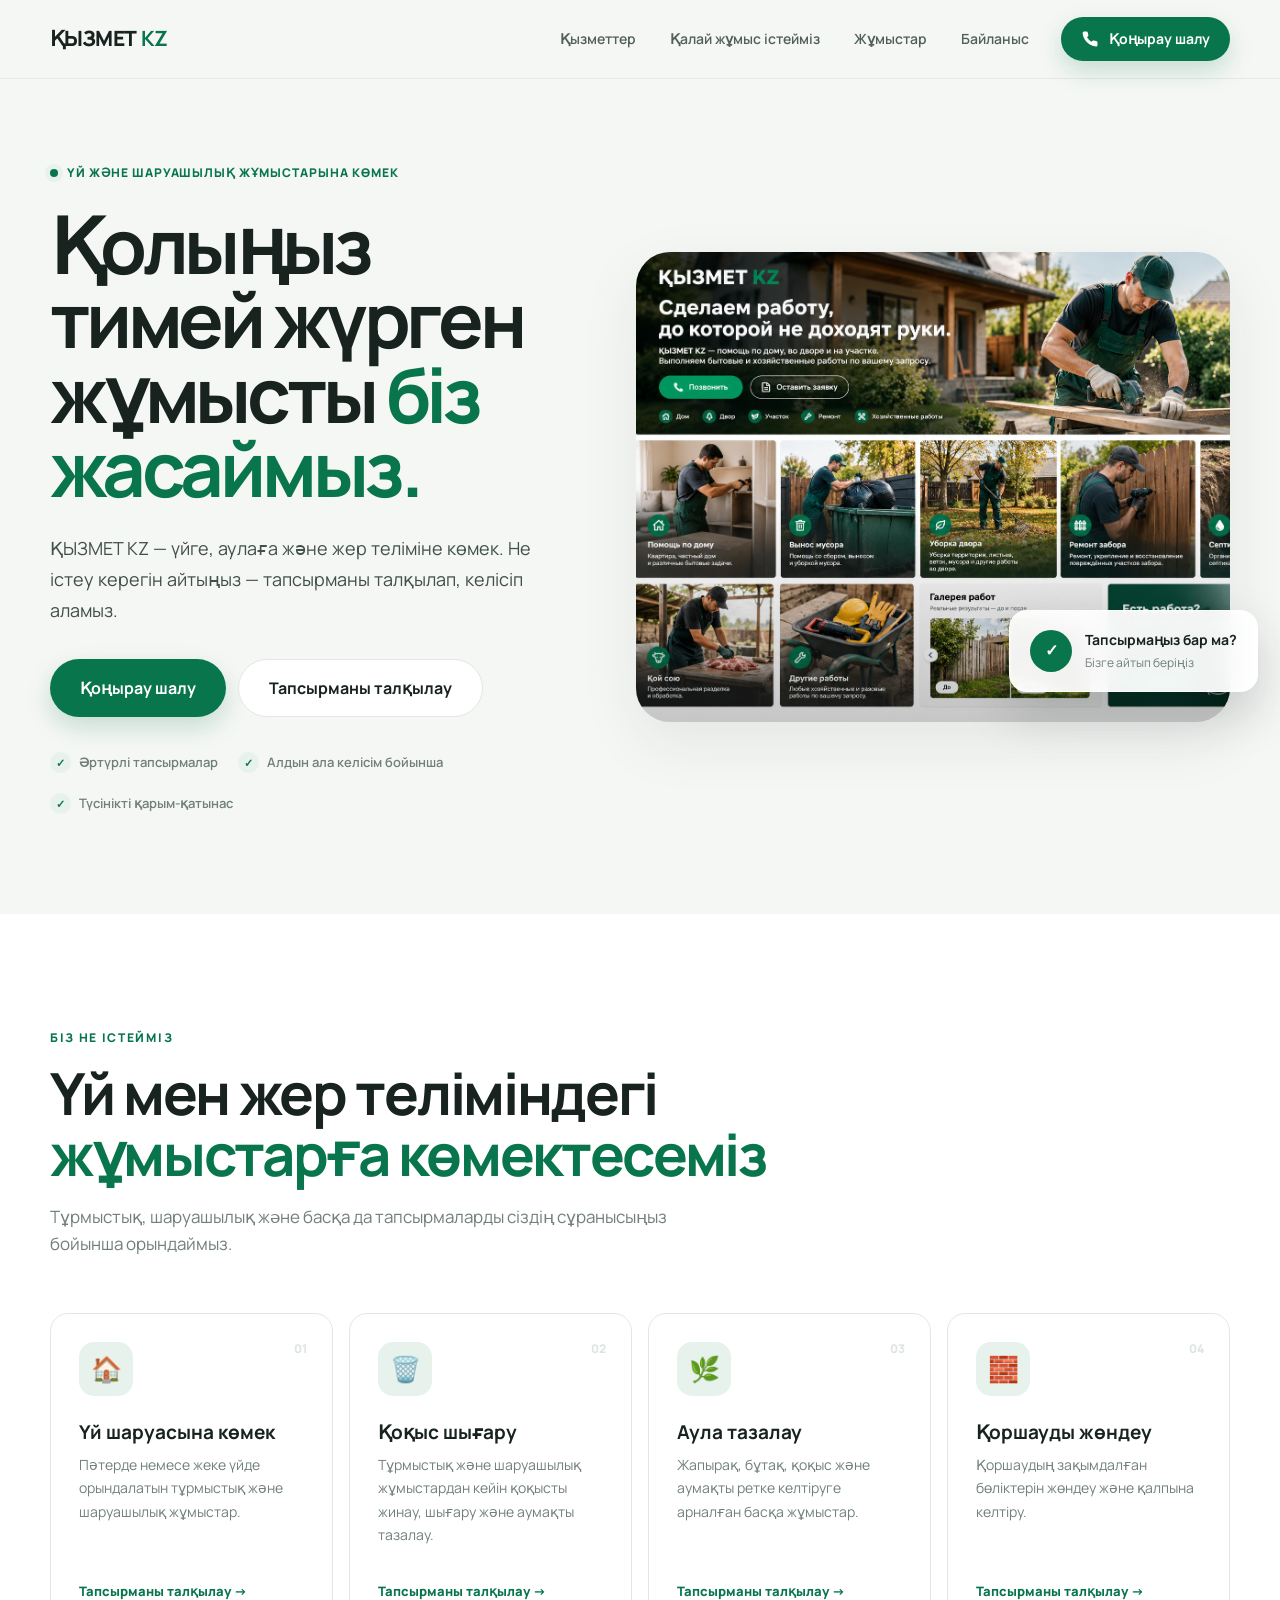
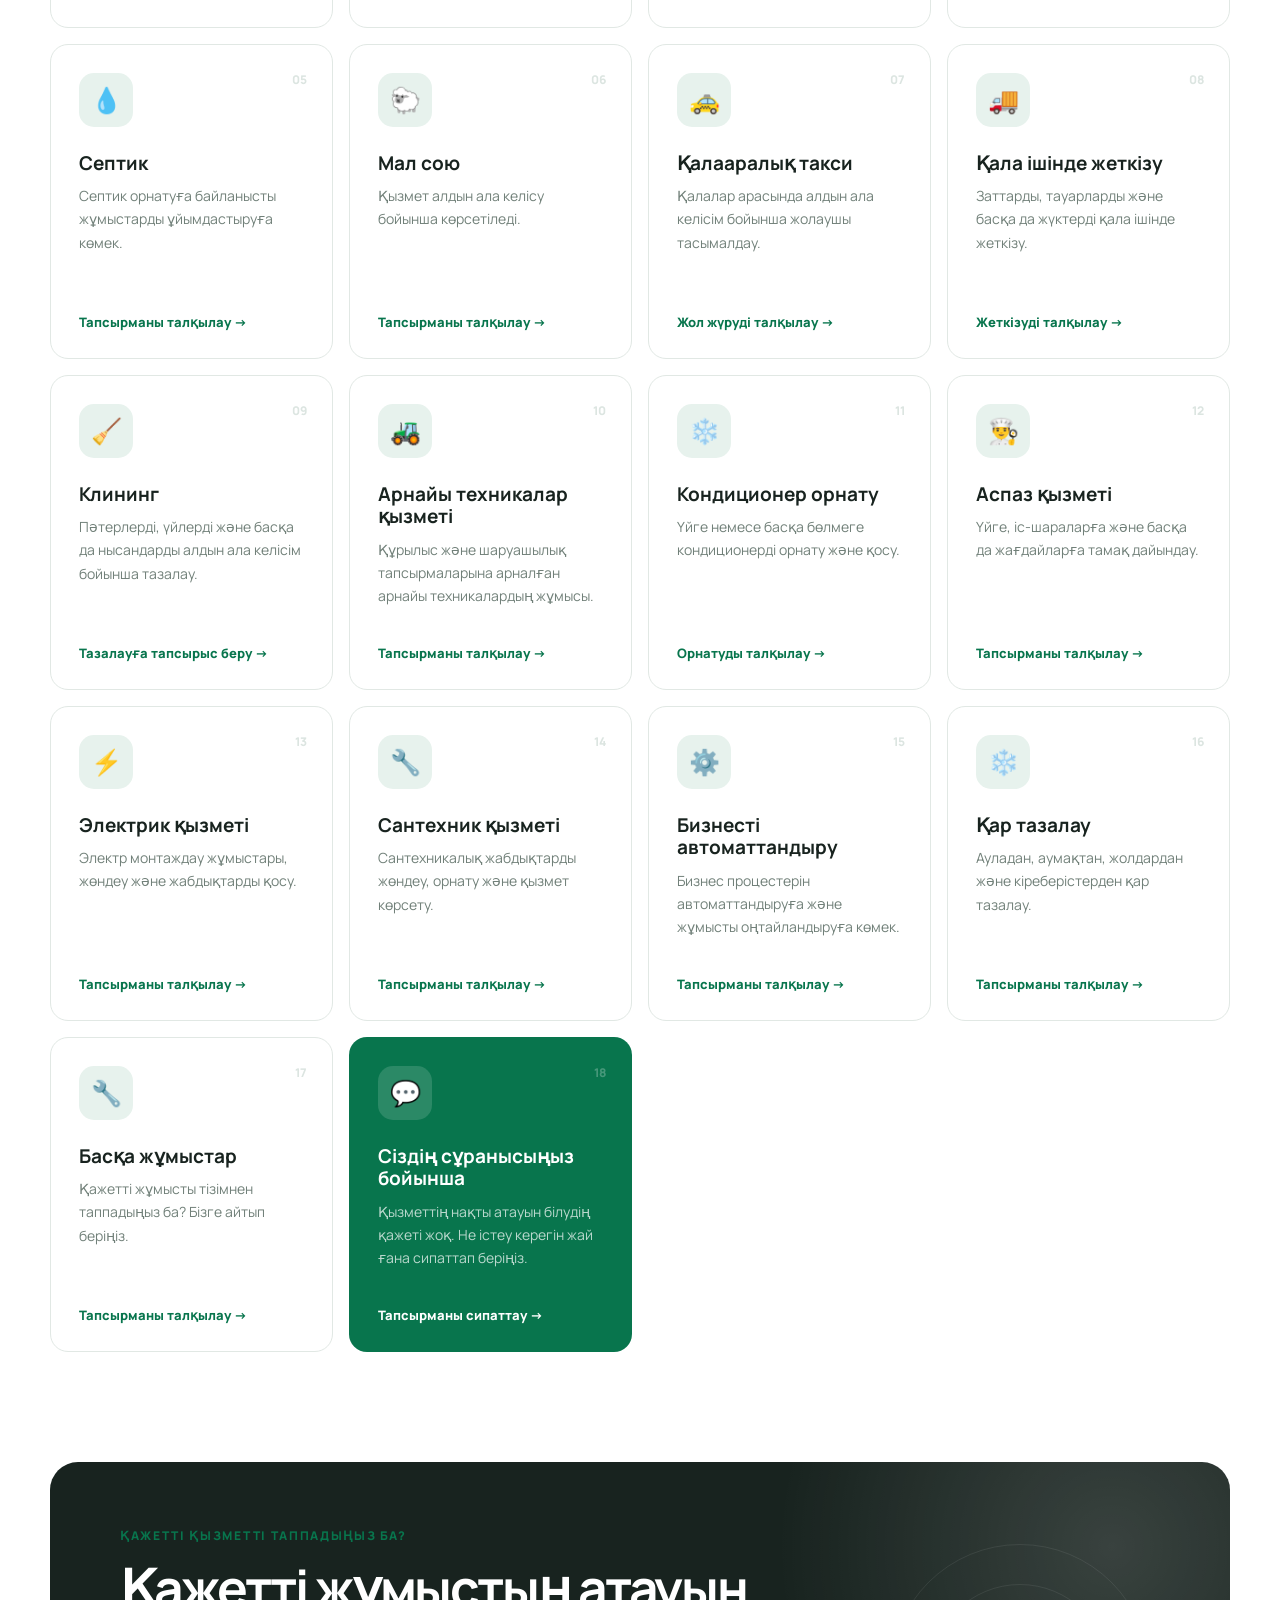
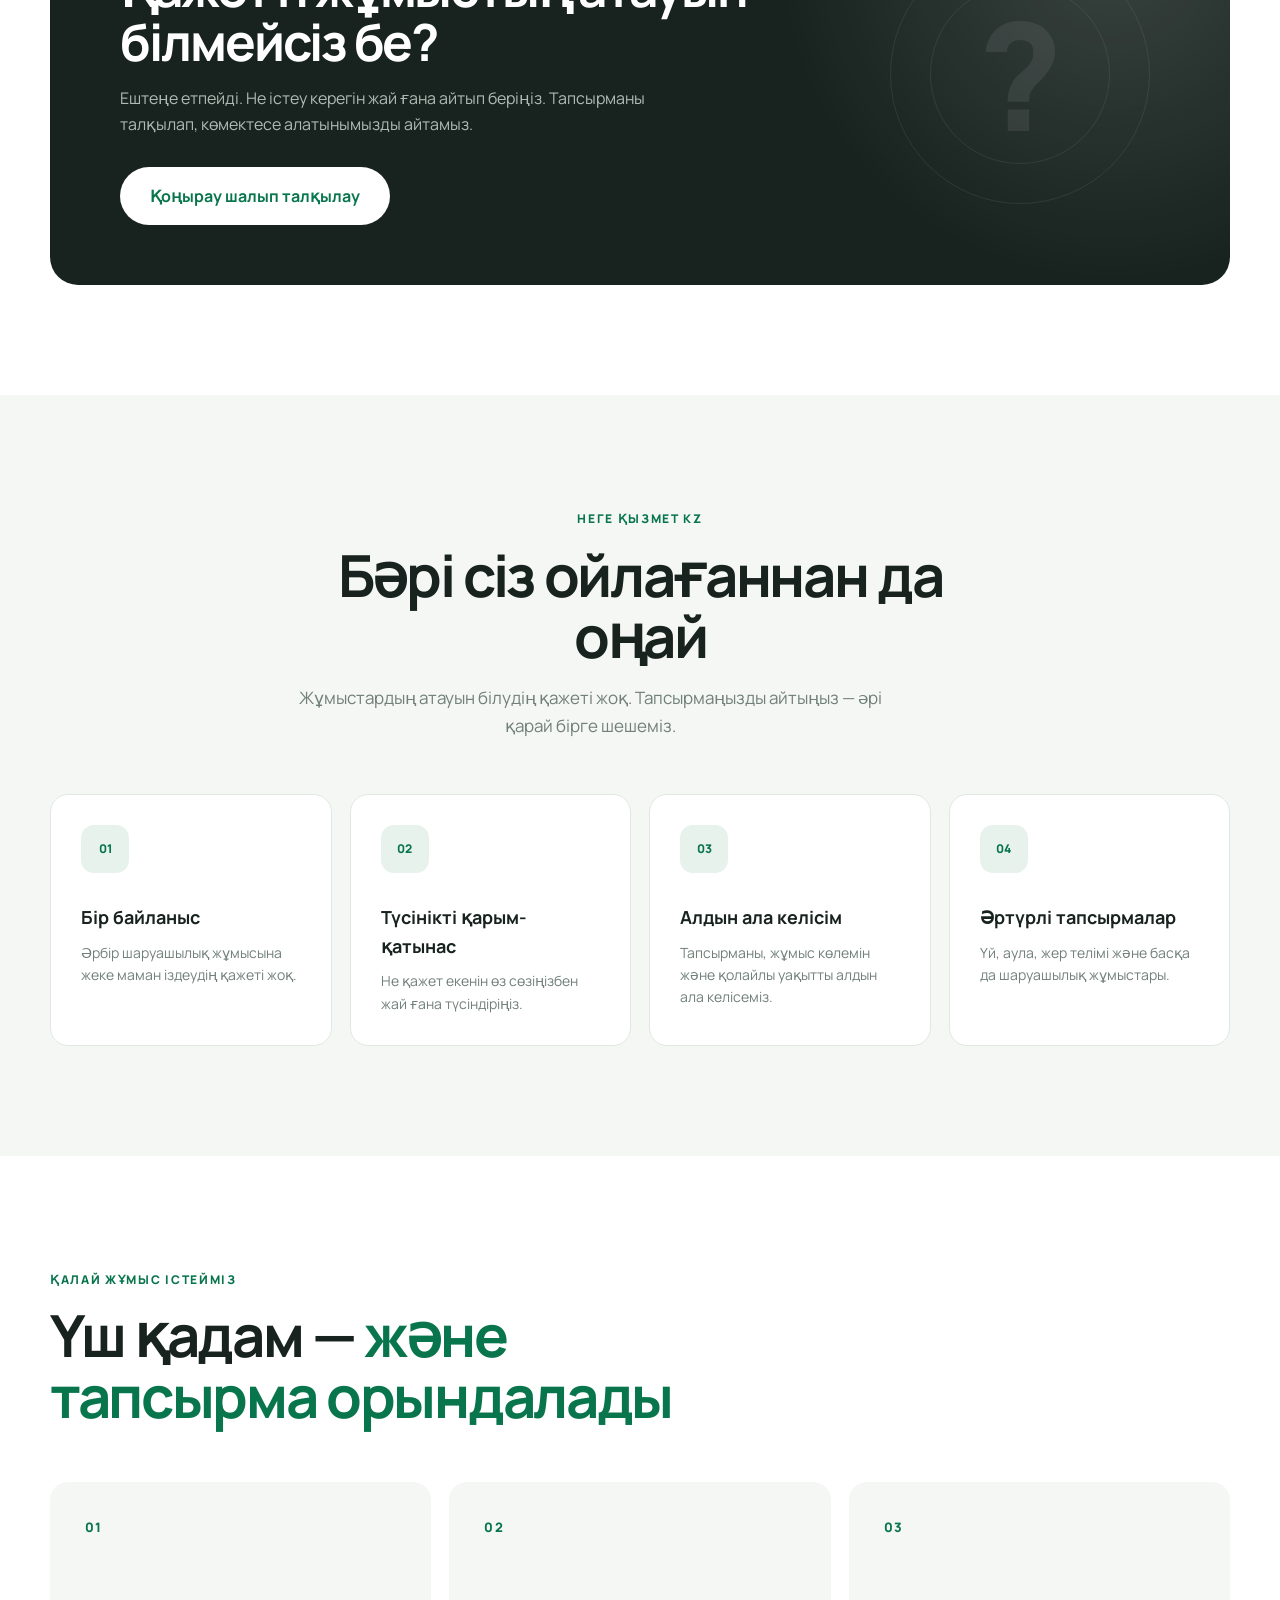
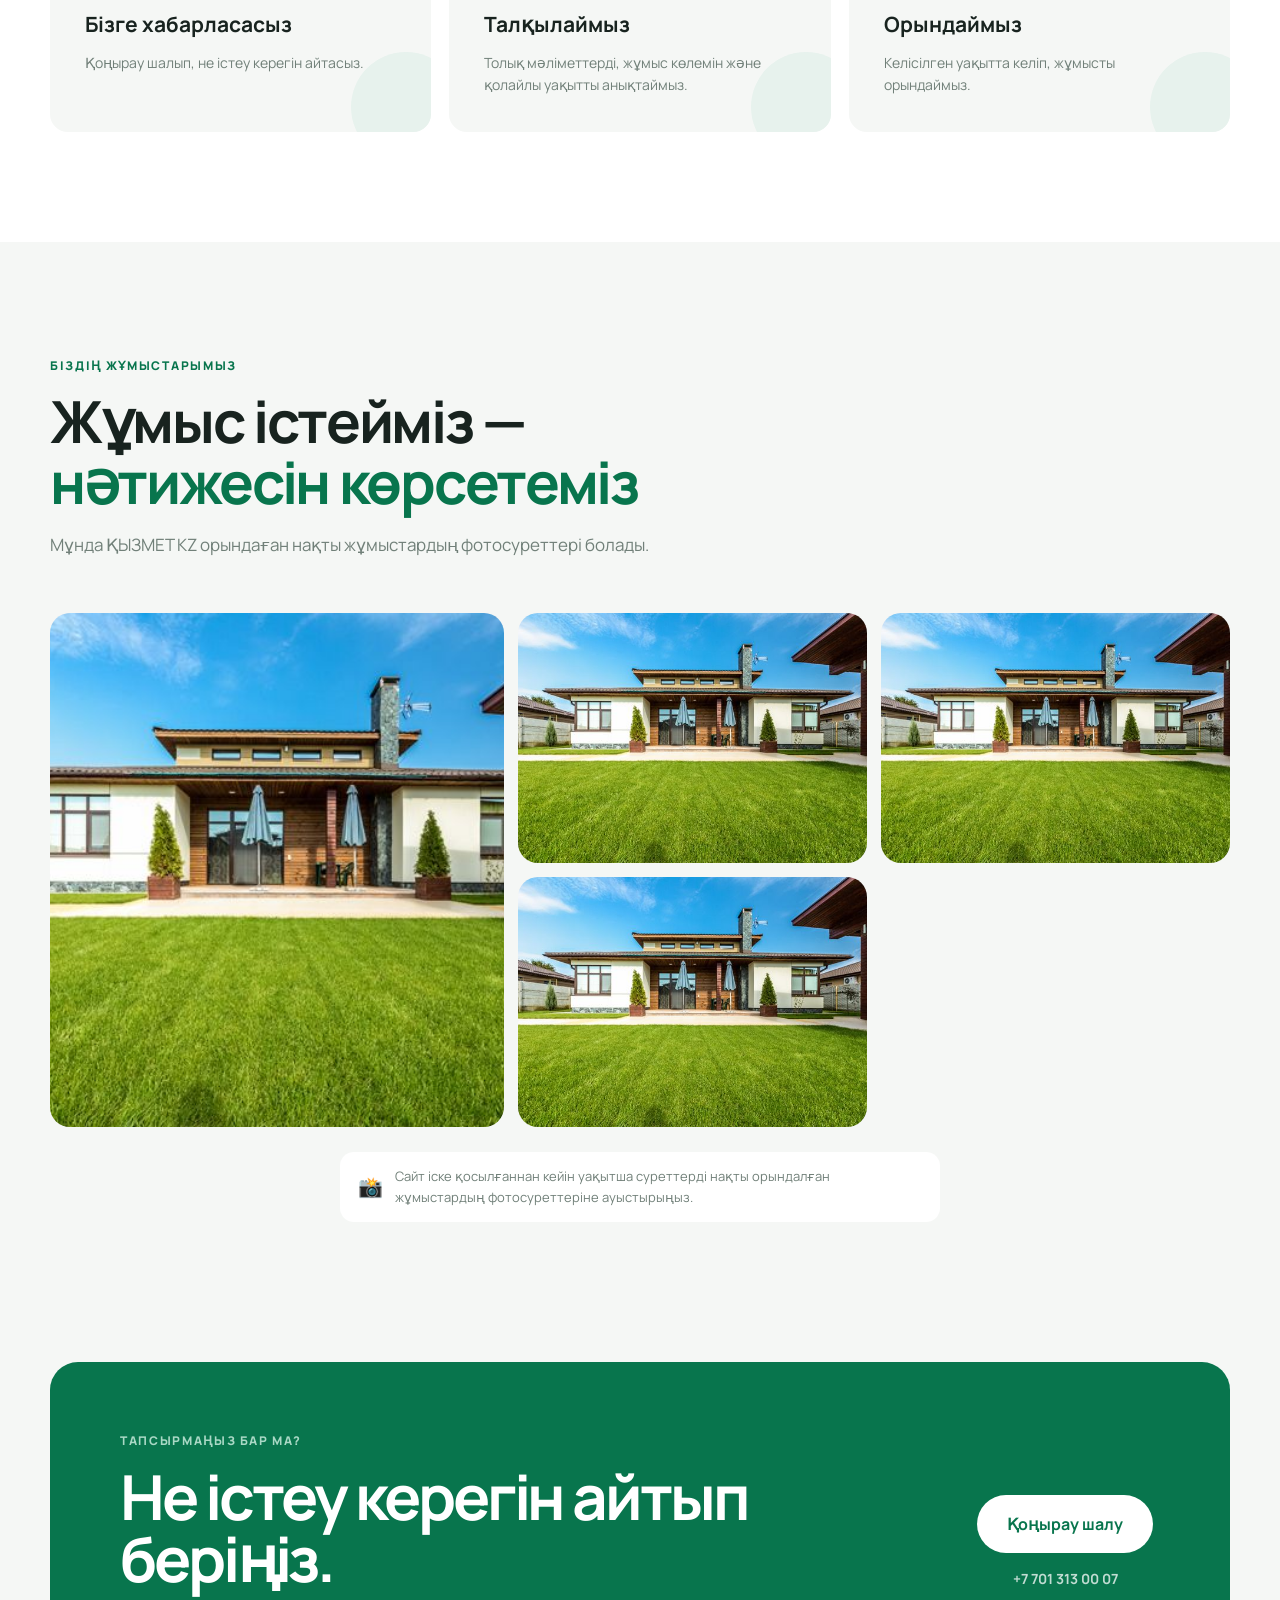
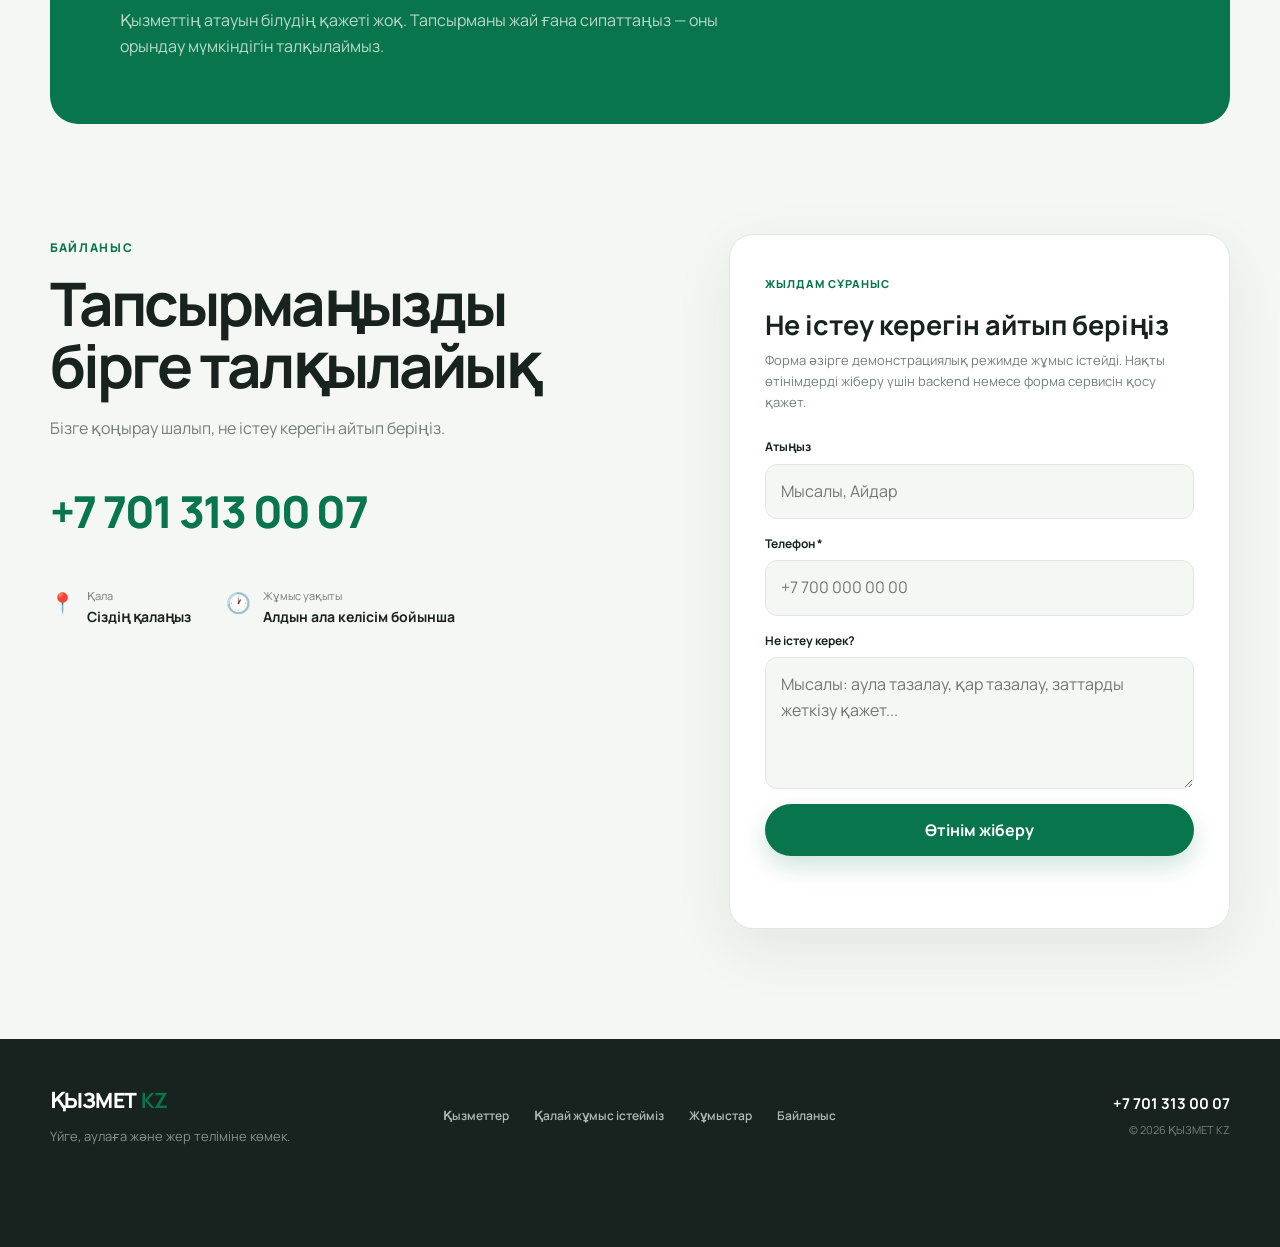
==== commit 5bb4aaf1: "index.html changed to KZ" ====
--- a/index.html
+++ b/index.html
@@ -1,18 +1,14 @@
 <!DOCTYPE html>
-<html lang="ru">
+<html lang="kk">
 <head>
     <meta charset="UTF-8">
-
-    <meta
-        name="viewport"
-        content="width=device-width, initial-scale=1.0"
-    >
-
-    <title>ҚЫЗМЕТ KZ — помощь по дому, двору и участку</title>
+    <meta name="viewport" content="width=device-width, initial-scale=1.0">
+
+    <title>ҚЫЗМЕТ KZ — үйге, аулаға және жер теліміне көмек</title>
 
     <meta
         name="description"
-        content="ҚЫЗМЕТ KZ — помощь по дому, уборка двора, вынос мусора, ремонт забора, работы на участке и другие хозяйственные задачи."
+        content="ҚЫЗМЕТ KZ — үй шаруасына көмек, ауланы тазалау, қоқыс шығару, қоршауды жөндеу, жер теліміндегі жұмыстар және басқа да шаруашылық қызметтер."
     >
 
     <meta name="theme-color" content="#08754D">
@@ -32,27 +28,907 @@
 
 <body>
 
-<!-- ================= HEADER ================= -->
-
-<header class="header" id="header">
-    <div class="container header__inner">
-
-        <a href="#top" class="logo" aria-label="ҚЫЗМЕТ KZ — на главную">
-            <span>ҚЫЗМЕТ</span>
-            <strong>KZ</strong>
-        </a>
-
-        <nav class="nav" id="nav">
-            <a href="#services">Услуги</a>
-            <a href="#how">Как работаем</a>
-            <a href="#works">Работы</a>
-            <a href="#contacts">Контакты</a>
-        </nav>
+    <!-- ================= HEADER ================= -->
+    <header class="header" id="header">
+        <div class="container header__inner">
+
+            <a href="#top" class="logo" aria-label="ҚЫЗМЕТ KZ — басты бетке">
+                <span>ҚЫЗМЕТ</span>
+                <strong>KZ</strong>
+            </a>
+
+            <nav class="nav" id="nav">
+                <a href="#services">Қызметтер</a>
+                <a href="#how">Қалай жұмыс істейміз</a>
+                <a href="#works">Жұмыстар</a>
+                <a href="#contacts">Байланыс</a>
+            </nav>
+
+            <a
+                class="btn btn--primary header__call"
+                data-phone
+                href="#"
+            >
+                <svg viewBox="0 0 24 24" aria-hidden="true">
+                    <path d="M22 16.92v3a2 2 0 0 1-2.18 2
+                    19.79 19.79 0 0 1-8.63-3.07
+                    19.5 19.5 0 0 1-6-6
+                    19.79 19.79 0 0 1-3.07-8.67
+                    A2 2 0 0 1 4.11 2h3a2 2 0 0 1
+                    2 1.72c.12.9.33 1.78.62 2.63
+                    a2 2 0 0 1-.45 2.11L8 9.73
+                    a16 16 0 0 0 6 6l1.27-1.27
+                    a2 2 0 0 1 2.11-.45
+                    c.85.29 1.73.5 2.63.62
+                    A2 2 0 0 1 22 16.92z"/>
+                </svg>
+                Қоңырау шалу
+            </a>
+
+            <button
+                class="menu-toggle"
+                id="menuToggle"
+                type="button"
+                aria-label="Мәзірді ашу"
+                aria-expanded="false"
+            >
+                <span></span>
+                <span></span>
+                <span></span>
+            </button>
+
+        </div>
+    </header>
+
+    <main id="top">
+
+        <!-- ================= HERO ================= -->
+        <section class="hero">
+            <div class="container hero__grid">
+
+                <div class="hero__content reveal">
+
+                    <div class="eyebrow">
+                        <span class="eyebrow__dot"></span>
+                        Үй және шаруашылық жұмыстарына көмек
+                    </div>
+
+                    <h1>
+                        Қолыңыз тимей жүрген
+                        жұмысты
+                        <span>біз жасаймыз.</span>
+                    </h1>
+
+                    <p class="hero__text">
+                        ҚЫЗМЕТ KZ — үйге, аулаға және жер теліміне көмек.
+                        Не істеу керегін айтыңыз — тапсырманы талқылап,
+                        келісіп аламыз.
+                    </p>
+
+                    <div class="hero__actions">
+                        <a
+                            class="btn btn--primary btn--large"
+                            data-phone
+                            href="#"
+                        >
+                            Қоңырау шалу
+                        </a>
+
+                        <a
+                            class="btn btn--secondary btn--large"
+                            href="#contact-form"
+                        >
+                            Тапсырманы талқылау
+                        </a>
+                    </div>
+
+                    <div class="hero__trust">
+
+                        <div class="trust-item">
+                            <span class="trust-item__icon">✓</span>
+                            Әртүрлі тапсырмалар
+                        </div>
+
+                        <div class="trust-item">
+                            <span class="trust-item__icon">✓</span>
+                            Алдын ала келісім бойынша
+                        </div>
+
+                        <div class="trust-item">
+                            <span class="trust-item__icon">✓</span>
+                            Түсінікті қарым-қатынас
+                        </div>
+
+                    </div>
+
+                </div>
+
+                <div class="hero__visual reveal reveal--delay">
+
+                    <div class="hero__image">
+                        <img
+                            src="images/hero.jpg"
+                            alt="Жеке үйдің жанындағы шаруашылық жұмыстары"
+                        >
+                    </div>
+
+                    <div class="hero-card">
+                        <div class="hero-card__icon">✓</div>
+
+                        <div>
+                            <strong>Тапсырмаңыз бар ма?</strong>
+                            <span>Бізге айтып беріңіз</span>
+                        </div>
+                    </div>
+
+                </div>
+
+            </div>
+        </section>
+
+        <!-- ================= SERVICES ================= -->
+        <section class="section services" id="services">
+            <div class="container">
+
+                <div class="section-heading reveal">
+                    <span class="section-label">БІЗ НЕ ІСТЕЙМІЗ</span>
+
+                    <h2>
+                        Үй мен жер теліміндегі
+                        <span>жұмыстарға көмектесеміз</span>
+                    </h2>
+
+                    <p>
+                        Тұрмыстық, шаруашылық және басқа да тапсырмаларды
+                        сіздің сұранысыңыз бойынша орындаймыз.
+                    </p>
+                </div>
+
+                <div class="services-grid">
+
+                    <article class="service-card reveal">
+                        <div class="service-card__number">01</div>
+                        <div class="service-card__icon">🏠</div>
+
+                        <h3>Үй шаруасына көмек</h3>
+
+                        <p>
+                            Пәтерде немесе жеке үйде орындалатын
+                            тұрмыстық және шаруашылық жұмыстар.
+                        </p>
+
+                        <a href="#contact-form">
+                            Тапсырманы талқылау →
+                        </a>
+                    </article>
+
+                    <article class="service-card reveal">
+                        <div class="service-card__number">02</div>
+                        <div class="service-card__icon">🗑️</div>
+
+                        <h3>Қоқыс шығару</h3>
+
+                        <p>
+                            Тұрмыстық және шаруашылық жұмыстардан кейін
+                            қоқысты жинау, шығару және аумақты тазалау.
+                        </p>
+
+                        <a href="#contact-form">
+                            Тапсырманы талқылау →
+                        </a>
+                    </article>
+
+                    <article class="service-card reveal">
+                        <div class="service-card__number">03</div>
+                        <div class="service-card__icon">🌿</div>
+
+                        <h3>Аула тазалау</h3>
+
+                        <p>
+                            Жапырақ, бұтақ, қоқыс және аумақты
+                            ретке келтіруге арналған басқа жұмыстар.
+                        </p>
+
+                        <a href="#contact-form">
+                            Тапсырманы талқылау →
+                        </a>
+                    </article>
+
+                    <article class="service-card reveal">
+                        <div class="service-card__number">04</div>
+                        <div class="service-card__icon">🧱</div>
+
+                        <h3>Қоршауды жөндеу</h3>
+
+                        <p>
+                            Қоршаудың зақымдалған бөліктерін
+                            жөндеу және қалпына келтіру.
+                        </p>
+
+                        <a href="#contact-form">
+                            Тапсырманы талқылау →
+                        </a>
+                    </article>
+
+                    <article class="service-card reveal">
+                        <div class="service-card__number">05</div>
+                        <div class="service-card__icon">💧</div>
+
+                        <h3>Септик</h3>
+
+                        <p>
+                            Септик орнатуға байланысты жұмыстарды
+                            ұйымдастыруға көмек.
+                        </p>
+
+                        <a href="#contact-form">
+                            Тапсырманы талқылау →
+                        </a>
+                    </article>
+
+                    <article class="service-card reveal">
+                        <div class="service-card__number">06</div>
+                        <div class="service-card__icon">🐑</div>
+
+                        <h3>Мал сою</h3>
+
+                        <p>
+                            Қызмет алдын ала
+                            келісу бойынша көрсетіледі.
+                        </p>
+
+                        <a href="#contact-form">
+                            Тапсырманы талқылау →
+                        </a>
+                    </article>
+
+                    <article class="service-card reveal">
+                        <div class="service-card__number">07</div>
+                        <div class="service-card__icon">🚕</div>
+
+                        <h3>Қалааралық такси</h3>
+
+                        <p>
+                            Қалалар арасында алдын ала
+                            келісім бойынша жолаушы тасымалдау.
+                        </p>
+
+                        <a href="#contact-form">
+                            Жол жүруді талқылау →
+                        </a>
+                    </article>
+
+                    <article class="service-card reveal">
+                        <div class="service-card__number">08</div>
+                        <div class="service-card__icon">🚚</div>
+
+                        <h3>Қала ішінде жеткізу</h3>
+
+                        <p>
+                            Заттарды, тауарларды және басқа да
+                            жүктерді қала ішінде жеткізу.
+                        </p>
+
+                        <a href="#contact-form">
+                            Жеткізуді талқылау →
+                        </a>
+                    </article>
+
+                    <article class="service-card reveal">
+                        <div class="service-card__number">09</div>
+                        <div class="service-card__icon">🧹</div>
+
+                        <h3>Клининг</h3>
+
+                        <p>
+                            Пәтерлерді, үйлерді және басқа да
+                            нысандарды алдын ала келісім бойынша тазалау.
+                        </p>
+
+                        <a href="#contact-form">
+                            Тазалауға тапсырыс беру →
+                        </a>
+                    </article>
+
+                    <article class="service-card reveal">
+                        <div class="service-card__number">10</div>
+                        <div class="service-card__icon">🚜</div>
+
+                        <h3>Арнайы техникалар қызметі</h3>
+
+                        <p>
+                            Құрылыс және шаруашылық тапсырмаларына
+                            арналған арнайы техникалардың жұмысы.
+                        </p>
+
+                        <a href="#contact-form">
+                            Тапсырманы талқылау →
+                        </a>
+                    </article>
+
+                    <article class="service-card reveal">
+                        <div class="service-card__number">11</div>
+                        <div class="service-card__icon">❄️</div>
+
+                        <h3>Кондиционер орнату</h3>
+
+                        <p>
+                            Үйге немесе басқа бөлмеге кондиционерді
+                            орнату және қосу.
+                        </p>
+
+                        <a href="#contact-form">
+                            Орнатуды талқылау →
+                        </a>
+                    </article>
+
+                    <article class="service-card reveal">
+                        <div class="service-card__number">12</div>
+                        <div class="service-card__icon">👨‍🍳</div>
+
+                        <h3>Аспаз қызметі</h3>
+
+                        <p>
+                            Үйге, іс-шараларға және басқа да
+                            жағдайларға тамақ дайындау.
+                        </p>
+
+                        <a href="#contact-form">
+                            Тапсырманы талқылау →
+                        </a>
+                    </article>
+
+                    <article class="service-card reveal">
+                        <div class="service-card__number">13</div>
+                        <div class="service-card__icon">⚡</div>
+
+                        <h3>Электрик қызметі</h3>
+
+                        <p>
+                            Электр монтаждау жұмыстары, жөндеу
+                            және жабдықтарды қосу.
+                        </p>
+
+                        <a href="#contact-form">
+                            Тапсырманы талқылау →
+                        </a>
+                    </article>
+
+                    <article class="service-card reveal">
+                        <div class="service-card__number">14</div>
+                        <div class="service-card__icon">🔧</div>
+
+                        <h3>Сантехник қызметі</h3>
+
+                        <p>
+                            Сантехникалық жабдықтарды жөндеу,
+                            орнату және қызмет көрсету.
+                        </p>
+
+                        <a href="#contact-form">
+                            Тапсырманы талқылау →
+                        </a>
+                    </article>
+
+                    <article class="service-card reveal">
+                        <div class="service-card__number">15</div>
+                        <div class="service-card__icon">⚙️</div>
+
+                        <h3>Бизнесті автоматтандыру</h3>
+
+                        <p>
+                            Бизнес процестерін автоматтандыруға
+                            және жұмысты оңтайландыруға көмек.
+                        </p>
+
+                        <a href="#contact-form">
+                            Тапсырманы талқылау →
+                        </a>
+                    </article>
+
+                    <article class="service-card reveal">
+                        <div class="service-card__number">16</div>
+                        <div class="service-card__icon">❄️</div>
+
+                        <h3>Қар тазалау</h3>
+
+                        <p>
+                            Ауладан, аумақтан, жолдардан және
+                            кіреберістерден қар тазалау.
+                        </p>
+
+                        <a href="#contact-form">
+                            Тапсырманы талқылау →
+                        </a>
+                    </article>
+
+                    <article class="service-card reveal">
+                        <div class="service-card__number">17</div>
+                        <div class="service-card__icon">🔧</div>
+
+                        <h3>Басқа жұмыстар</h3>
+
+                        <p>
+                            Қажетті жұмысты тізімнен таппадыңыз ба?
+                            Бізге айтып беріңіз.
+                        </p>
+
+                        <a href="#contact-form">
+                            Тапсырманы талқылау →
+                        </a>
+                    </article>
+
+                    <article class="service-card service-card--accent reveal">
+                        <div class="service-card__number">18</div>
+                        <div class="service-card__icon">💬</div>
+
+                        <h3>Сіздің сұранысыңыз бойынша</h3>
+
+                        <p>
+                            Қызметтің нақты атауын білудің қажеті жоқ.
+                            Не істеу керегін жай ғана сипаттап беріңіз.
+                        </p>
+
+                        <a href="#contact-form">
+                            Тапсырманы сипаттау →
+                        </a>
+                    </article>
+
+                </div>
+            </div>
+        </section>
+
+        <!-- ================= NOT FOUND ================= -->
+        <section class="section problem">
+            <div class="container">
+
+                <div class="problem__box reveal">
+
+                    <div class="problem__content">
+                        <span class="section-label">
+                            ҚАЖЕТТІ ҚЫЗМЕТТІ ТАППАДЫҢЫЗ БА?
+                        </span>
+
+                        <h2>
+                            Қажетті жұмыстың
+                            атауын білмейсіз бе?
+                        </h2>
+
+                        <p>
+                            Ештеңе етпейді. Не істеу керегін
+                            жай ғана айтып беріңіз. Тапсырманы талқылап,
+                            көмектесе алатынымызды айтамыз.
+                        </p>
+
+                        <a
+                            href="#"
+                            data-phone
+                            class="btn btn--light btn--large"
+                        >
+                            Қоңырау шалып талқылау
+                        </a>
+                    </div>
+
+                    <div class="problem__shape">
+                        <span>?</span>
+                    </div>
+
+                </div>
+
+            </div>
+        </section>
+
+        <!-- ================= WHY US ================= -->
+        <section class="section why">
+            <div class="container">
+
+                <div class="section-heading section-heading--center reveal">
+                    <span class="section-label">НЕГЕ ҚЫЗМЕТ KZ</span>
+
+                    <h2>
+                        Бәрі сіз ойлағаннан да оңай
+                    </h2>
+
+                    <p>
+                        Жұмыстардың атауын білудің қажеті жоқ.
+                        Тапсырмаңызды айтыңыз — әрі қарай бірге шешеміз.
+                    </p>
+                </div>
+
+                <div class="advantages">
+
+                    <article class="advantage reveal">
+                        <div class="advantage__icon">01</div>
+
+                        <h3>Бір байланыс</h3>
+
+                        <p>
+                            Әрбір шаруашылық жұмысына жеке
+                            маман іздеудің қажеті жоқ.
+                        </p>
+                    </article>
+
+                    <article class="advantage reveal">
+                        <div class="advantage__icon">02</div>
+
+                        <h3>Түсінікті қарым-қатынас</h3>
+
+                        <p>
+                            Не қажет екенін өз сөзіңізбен
+                            жай ғана түсіндіріңіз.
+                        </p>
+                    </article>
+
+                    <article class="advantage reveal">
+                        <div class="advantage__icon">03</div>
+
+                        <h3>Алдын ала келісім</h3>
+
+                        <p>
+                            Тапсырманы, жұмыс көлемін және
+                            қолайлы уақытты алдын ала келісеміз.
+                        </p>
+                    </article>
+
+                    <article class="advantage reveal">
+                        <div class="advantage__icon">04</div>
+
+                        <h3>Әртүрлі тапсырмалар</h3>
+
+                        <p>
+                            Үй, аула, жер телімі және басқа да
+                            шаруашылық жұмыстары.
+                        </p>
+                    </article>
+
+                </div>
+            </div>
+        </section>
+
+        <!-- ================= HOW ================= -->
+        <section class="section how" id="how">
+            <div class="container">
+
+                <div class="section-heading reveal">
+                    <span class="section-label">ҚАЛАЙ ЖҰМЫС ІСТЕЙМІЗ</span>
+
+                    <h2>
+                        Үш қадам —
+                        <span>және тапсырма орындалады</span>
+                    </h2>
+                </div>
+
+                <div class="steps">
+
+                    <article class="step reveal">
+                        <div class="step__number">01</div>
+
+                        <div>
+                            <h3>Бізге хабарласасыз</h3>
+
+                            <p>
+                                Қоңырау шалып, не істеу
+                                керегін айтасыз.
+                            </p>
+                        </div>
+                    </article>
+
+                    <article class="step reveal">
+                        <div class="step__number">02</div>
+
+                        <div>
+                            <h3>Талқылаймыз</h3>
+
+                            <p>
+                                Толық мәліметтерді, жұмыс көлемін
+                                және қолайлы уақытты анықтаймыз.
+                            </p>
+                        </div>
+                    </article>
+
+                    <article class="step reveal">
+                        <div class="step__number">03</div>
+
+                        <div>
+                            <h3>Орындаймыз</h3>
+
+                            <p>
+                                Келісілген уақытта келіп,
+                                жұмысты орындаймыз.
+                            </p>
+                        </div>
+                    </article>
+
+                </div>
+
+            </div>
+        </section>
+
+        <!-- ================= WORKS ================= -->
+        <section class="section works" id="works">
+            <div class="container">
+
+                <div class="section-heading reveal">
+                    <span class="section-label">БІЗДІҢ ЖҰМЫСТАРЫМЫЗ</span>
+
+                    <h2>
+                        Жұмыс істейміз —
+                        <span>нәтижесін көрсетеміз</span>
+                    </h2>
+
+                    <p>
+                        Мұнда ҚЫЗМЕТ KZ орындаған нақты
+                        жұмыстардың фотосуреттері болады.
+                    </p>
+                </div>
+
+                <div class="gallery">
+
+                    <div class="gallery__item gallery__item--large reveal">
+                        <img
+                            src="images/work-01.jpg"
+                            alt="Шаруашылық жұмыстары"
+                            loading="lazy"
+                        >
+                    </div>
+
+                    <div class="gallery__item reveal">
+                        <img
+                            src="images/work-02.jpg"
+                            alt="Аумақты тазалау"
+                            loading="lazy"
+                        >
+                    </div>
+
+                    <div class="gallery__item reveal">
+                        <img
+                            src="images/work-03.jpg"
+                            alt="Жөндеу жұмыстары"
+                            loading="lazy"
+                        >
+                    </div>
+
+                    <div class="gallery__item reveal">
+                        <img
+                            src="images/work-04.jpg"
+                            alt="Ауладағы жұмыс"
+                            loading="lazy"
+                        >
+                    </div>
+
+                </div>
+
+                <div class="gallery-note reveal">
+                    <span>📸</span>
+
+                    <p>
+                        Сайт іске қосылғаннан кейін уақытша суреттерді
+                        нақты орындалған жұмыстардың фотосуреттеріне ауыстырыңыз.
+                    </p>
+                </div>
+
+            </div>
+        </section>
+
+        <!-- ================= CTA ================= -->
+        <section class="cta">
+            <div class="container">
+
+                <div class="cta__inner reveal">
+
+                    <div>
+                        <span class="section-label section-label--light">
+                            ТАПСЫРМАҢЫЗ БАР МА?
+                        </span>
+
+                        <h2>
+                            Не істеу керегін
+                            айтып беріңіз.
+                        </h2>
+
+                        <p>
+                            Қызметтің атауын білудің қажеті жоқ.
+                            Тапсырманы жай ғана сипаттаңыз —
+                            оны орындау мүмкіндігін талқылаймыз.
+                        </p>
+                    </div>
+
+                    <div class="cta__action">
+
+                        <a
+                            href="#"
+                            data-phone
+                            class="btn btn--light btn--large"
+                        >
+                            Қоңырау шалу
+                        </a>
+
+                        <a
+                            href="#contact-form"
+                            class="cta__phone"
+                            data-phone-display
+                        >
+                            +7 700 000 00 00
+                        </a>
+
+                    </div>
+
+                </div>
+
+            </div>
+        </section>
+
+        <!-- ================= CONTACTS ================= -->
+        <section class="section contacts" id="contacts">
+            <div class="container contacts__grid">
+
+                <div class="contacts__info reveal">
+
+                    <span class="section-label">БАЙЛАНЫС</span>
+
+                    <h2>
+                        Тапсырмаңызды
+                        бірге талқылайық
+                    </h2>
+
+                    <p>
+                        Бізге қоңырау шалып,
+                        не істеу керегін айтып беріңіз.
+                    </p>
+
+                    <a
+                        class="contacts__phone"
+                        data-phone
+                        data-phone-display
+                        href="#"
+                    ></a>
+
+                    <div class="contact-details">
+
+                        <div class="contact-detail">
+                            <span>📍</span>
+
+                            <div>
+                                <small>Қала</small>
+                                <strong>Сіздің қалаңыз</strong>
+                            </div>
+                        </div>
+
+                        <div class="contact-detail">
+                            <span>🕐</span>
+
+                            <div>
+                                <small>Жұмыс уақыты</small>
+                                <strong>Алдын ала келісім бойынша</strong>
+                            </div>
+                        </div>
+
+                    </div>
+
+                </div>
+
+                <div class="contact-form-wrapper reveal" id="contact-form">
+
+                    <div class="contact-form-card">
+
+                        <span class="form-badge">ЖЫЛДАМ СҰРАНЫС</span>
+
+                        <h3>
+                            Не істеу керегін
+                            айтып беріңіз
+                        </h3>
+
+                        <p>
+                            Форма әзірге демонстрациялық режимде жұмыс істейді.
+                            Нақты өтінімдерді жіберу үшін backend
+                            немесе форма сервисін қосу қажет.
+                        </p>
+
+                        <form id="requestForm">
+
+                            <label>
+                                <span>Атыңыз</span>
+
+                                <input
+                                    type="text"
+                                    name="name"
+                                    placeholder="Мысалы, Айдар"
+                                    autocomplete="name"
+                                >
+                            </label>
+
+                            <label>
+                                <span>Телефон *</span>
+
+                                <input
+                                    type="tel"
+                                    name="phone"
+                                    placeholder="+7 700 000 00 00"
+                                    autocomplete="tel"
+                                    required
+                                >
+                            </label>
+
+                            <label>
+                                <span>Не істеу керек?</span>
+
+                                <textarea
+                                    name="message"
+                                    rows="4"
+                                    placeholder="Мысалы: аула тазалау, қар тазалау, заттарды жеткізу қажет..."
+                                ></textarea>
+                            </label>
+
+                            <button
+                                type="submit"
+                                class="btn btn--primary btn--full"
+                            >
+                                Өтінім жіберу
+                            </button>
+
+                            <div
+                                class="form-message"
+                                id="formMessage"
+                                aria-live="polite"
+                            ></div>
+
+                        </form>
+
+                    </div>
+
+                </div>
+
+            </div>
+        </section>
+
+    </main>
+
+    <!-- ================= FOOTER ================= -->
+    <footer class="footer">
+        <div class="container footer__inner">
+
+            <div class="footer__brand">
+
+                <a href="#top" class="logo logo--footer">
+                    <span>ҚЫЗМЕТ</span>
+                    <strong>KZ</strong>
+                </a>
+
+                <p>
+                    Үйге, аулаға және жер теліміне көмек.
+                </p>
+
+            </div>
+
+            <div class="footer__links">
+                <a href="#services">Қызметтер</a>
+                <a href="#how">Қалай жұмыс істейміз</a>
+                <a href="#works">Жұмыстар</a>
+                <a href="#contacts">Байланыс</a>
+            </div>
+
+            <div class="footer__contact">
+
+                <a
+                    href="#"
+                    data-phone
+                    data-phone-display
+                ></a>
+
+                <span>© 2026 ҚЫЗМЕТ KZ</span>
+
+            </div>
+
+        </div>
+    </footer>
+
+    <!-- ================= MOBILE CTA ================= -->
+    <div class="mobile-cta">
 
         <a
-            class="btn btn--primary header__call"
+            href="#"
             data-phone
-            href="#"
+            class="mobile-cta__call"
         >
             <svg viewBox="0 0 24 24" aria-hidden="true">
                 <path d="M22 16.92v3a2 2 0 0 1-2.18 2
@@ -67,917 +943,20 @@
                 c.85.29 1.73.5 2.63.62
                 A2 2 0 0 1 22 16.92z"/>
             </svg>
-            Позвонить
+
+            Қоңырау шалу
         </a>
 
-        <button
-            class="menu-toggle"
-            id="menuToggle"
-            type="button"
-            aria-label="Открыть меню"
-            aria-expanded="false"
+        <a
+            href="#contact-form"
+            class="mobile-cta__form"
         >
-            <span></span>
-            <span></span>
-            <span></span>
-        </button>
+            Талқылау
+        </a>
 
     </div>
-</header>
-
-
-<main id="top">
-
-<!-- ================= HERO ================= -->
-
-<section class="hero">
-    <div class="container hero__grid">
-
-        <div class="hero__content reveal">
-
-            <div class="eyebrow">
-                <span class="eyebrow__dot"></span>
-                Помощь по дому и хозяйству
-            </div>
-
-            <h1>
-                Сделаем работу,
-                до которой
-                <span>не доходят руки.</span>
-            </h1>
-
-            <p class="hero__text">
-                ҚЫЗМЕТ KZ — помощь по дому, во дворе и на участке.
-                Расскажите, что нужно сделать — обсудим задачу
-                и договоримся.
-            </p>
-
-            <div class="hero__actions">
-                <a
-                    class="btn btn--primary btn--large"
-                    data-phone
-                    href="#"
-                >
-                    Позвонить
-                </a>
-
-                <a
-                    class="btn btn--secondary btn--large"
-                    href="#contact-form"
-                >
-                    Обсудить задачу
-                </a>
-            </div>
-
-            <div class="hero__trust">
-                <div class="trust-item">
-                    <span class="trust-item__icon">✓</span>
-                    Разные задачи
-                </div>
-
-                <div class="trust-item">
-                    <span class="trust-item__icon">✓</span>
-                    По договорённости
-                </div>
-
-                <div class="trust-item">
-                    <span class="trust-item__icon">✓</span>
-                    Понятное общение
-                </div>
-            </div>
-
-        </div>
-
-        <div class="hero__visual reveal reveal--delay">
-
-            <div class="hero__image">
-                <img
-                    src="images/hero.jpg"
-                    alt="Работа по хозяйству возле частного дома"
-                >
-            </div>
-
-            <div class="hero-card">
-                <div class="hero-card__icon">✓</div>
-
-                <div>
-                    <strong>Есть задача?</strong>
-                    <span>Просто расскажите нам</span>
-                </div>
-            </div>
-
-        </div>
-
-    </div>
-</section>
-
-<!-- ================= SERVICES ================= -->
-
-<section class="section services" id="services">
-    <div class="container">
-
-        <div class="section-heading reveal">
-            <span class="section-label">ЧТО МЫ ДЕЛАЕМ</span>
-
-            <h2>
-                Поможем с работами
-                <span>по дому и участку</span>
-            </h2>
-
-            <p>
-                Выполняем бытовые, хозяйственные и другие задачи
-                по вашему запросу.
-            </p>
-        </div>
-
-        <div class="services-grid">
-
-            <article class="service-card reveal">
-                <div class="service-card__number">01</div>
-                <div class="service-card__icon">🏠</div>
-
-                <h3>Помощь по дому</h3>
-
-                <p>
-                    Бытовые и хозяйственные задачи
-                    в квартире или частном доме.
-                </p>
-
-                <a href="#contact-form">
-                    Обсудить задачу →
-                </a>
-            </article>
-
-
-            <article class="service-card reveal">
-                <div class="service-card__number">02</div>
-                <div class="service-card__icon">🗑️</div>
-
-                <h3>Вынос мусора</h3>
-
-                <p>
-                    Сбор, вынос и уборка мусора
-                    после бытовых и хозяйственных работ.
-                </p>
-
-                <a href="#contact-form">
-                    Обсудить задачу →
-                </a>
-            </article>
-
-
-            <article class="service-card reveal">
-                <div class="service-card__number">03</div>
-                <div class="service-card__icon">🌿</div>
-
-                <h3>Уборка двора</h3>
-
-                <p>
-                    Листья, ветки, мусор и другие работы
-                    по приведению территории в порядок.
-                </p>
-
-                <a href="#contact-form">
-                    Обсудить задачу →
-                </a>
-            </article>
-
-
-            <article class="service-card reveal">
-                <div class="service-card__number">04</div>
-                <div class="service-card__icon">🧱</div>
-
-                <h3>Ремонт забора</h3>
-
-                <p>
-                    Ремонт и восстановление повреждённых
-                    участков забора.
-                </p>
-
-                <a href="#contact-form">
-                    Обсудить задачу →
-                </a>
-            </article>
-
-
-            <article class="service-card reveal">
-                <div class="service-card__number">05</div>
-                <div class="service-card__icon">💧</div>
-
-                <h3>Септик</h3>
-
-                <p>
-                    Помощь с организацией работ
-                    по устройству септика.
-                </p>
-
-                <a href="#contact-form">
-                    Обсудить задачу →
-                </a>
-            </article>
-
-
-            <article class="service-card reveal">
-                <div class="service-card__number">06</div>
-                <div class="service-card__icon">🐑</div>
-
-                <h3>Мал сою</h3>
-
-                <p>
-                    Услуга предоставляется
-                    по предварительной договорённости.
-                </p>
-
-                <a href="#contact-form">
-                    Обсудить задачу →
-                </a>
-            </article>
-
-
-            <article class="service-card reveal">
-                <div class="service-card__number">07</div>
-                <div class="service-card__icon">🚕</div>
-
-                <h3>Такси межгород</h3>
-
-                <p>
-                    Поездки между городами
-                    по предварительной договорённости.
-                </p>
-
-                <a href="#contact-form">
-                    Обсудить поездку →
-                </a>
-            </article>
-
-
-            <article class="service-card reveal">
-                <div class="service-card__number">08</div>
-                <div class="service-card__icon">🚚</div>
-
-                <h3>Доставка по городу</h3>
-
-                <p>
-                    Доставка вещей, товаров и других грузов
-                    по городу.
-                </p>
-
-                <a href="#contact-form">
-                    Обсудить доставку →
-                </a>
-            </article>
-
-
-            <article class="service-card reveal">
-                <div class="service-card__number">09</div>
-                <div class="service-card__icon">🧹</div>
-
-                <h3>Клининг</h3>
-
-                <p>
-                    Уборка квартир, домов и других помещений
-                    по предварительной договорённости.
-                </p>
-
-                <a href="#contact-form">
-                    Заказать уборку →
-                </a>
-            </article>
-
-
-            <article class="service-card reveal">
-                <div class="service-card__number">10</div>
-                <div class="service-card__icon">🚜</div>
-
-                <h3>Услуги спецтехники</h3>
-
-                <p>
-                    Работа специальной техники
-                    для строительных и хозяйственных задач.
-                </p>
-
-                <a href="#contact-form">
-                    Обсудить задачу →
-                </a>
-            </article>
-
-
-            <article class="service-card reveal">
-                <div class="service-card__number">11</div>
-                <div class="service-card__icon">❄️</div>
-
-                <h3>Установка кондиционеров</h3>
-
-                <p>
-                    Установка и подключение кондиционеров
-                    в доме или помещении.
-                </p>
-
-                <a href="#contact-form">
-                    Обсудить установку →
-                </a>
-            </article>
-
-
-            <article class="service-card reveal">
-                <div class="service-card__number">12</div>
-                <div class="service-card__icon">👨‍🍳</div>
-
-                <h3>Повар</h3>
-
-                <p>
-                    Приготовление еды для дома,
-                    мероприятий и других задач.
-                </p>
-
-                <a href="#contact-form">
-                    Обсудить задачу →
-                </a>
-            </article>
-
-
-            <article class="service-card reveal">
-                <div class="service-card__number">13</div>
-                <div class="service-card__icon">⚡</div>
-
-                <h3>Услуги электрика</h3>
-
-                <p>
-                    Электромонтажные работы, ремонт
-                    и подключение оборудования.
-                </p>
-
-                <a href="#contact-form">
-                    Обсудить задачу →
-                </a>
-            </article>
-
-
-            <article class="service-card reveal">
-                <div class="service-card__number">14</div>
-                <div class="service-card__icon">🔧</div>
-
-                <h3>Услуги сантехника</h3>
-
-                <p>
-                    Ремонт, установка и обслуживание
-                    сантехнического оборудования.
-                </p>
-
-                <a href="#contact-form">
-                    Обсудить задачу →
-                </a>
-            </article>
-
-
-            <article class="service-card reveal">
-                <div class="service-card__number">15</div>
-                <div class="service-card__icon">⚙️</div>
-
-                <h3>Автоматизация бизнеса</h3>
-
-                <p>
-                    Помощь в автоматизации процессов
-                    и оптимизации работы бизнеса.
-                </p>
-
-                <a href="#contact-form">
-                    Обсудить задачу →
-                </a>
-            </article>
-
-
-            <article class="service-card reveal">
-                <div class="service-card__number">16</div>
-                <div class="service-card__icon">❄️</div>
-
-                <h3>Уборка снега</h3>
-
-                <p>
-                    Уборка снега с территории,
-                    двора, дорожек и подъездов.
-                </p>
-
-                <a href="#contact-form">
-                    Обсудить задачу →
-                </a>
-            </article>
-
-
-            <article class="service-card reveal">
-                <div class="service-card__number">17</div>
-                <div class="service-card__icon">🔧</div>
-
-                <h3>Другие работы</h3>
-
-                <p>
-                    Есть задача, которой нет
-                    в списке? Расскажите нам.
-                </p>
-
-                <a href="#contact-form">
-                    Обсудить задачу →
-                </a>
-            </article>
-
-
-            <article class="service-card service-card--accent reveal">
-                <div class="service-card__number">18</div>
-                <div class="service-card__icon">💬</div>
-
-                <h3>По вашему запросу</h3>
-
-                <p>
-                    Не обязательно знать название услуги.
-                    Просто опишите, что нужно сделать.
-                </p>
-
-                <a href="#contact-form">
-                    Рассказать задачу →
-                </a>
-            </article>
-
-        </div>
-    </div>
-</section>
-
-
-<!-- ================= NOT FOUND ================= -->
-
-<section class="section problem">
-    <div class="container">
-
-        <div class="problem__box reveal">
-
-            <div class="problem__content">
-                <span class="section-label">НЕ НАШЛИ СВОЮ УСЛУГУ?</span>
-
-                <h2>
-                    Не знаете, как называется
-                    нужная работа?
-                </h2>
-
-                <p>
-                    Ничего страшного. Просто расскажите,
-                    что нужно сделать. Обсудим задачу
-                    и скажем, можем ли помочь.
-                </p>
-
-                <a
-                    href="#"
-                    data-phone
-                    class="btn btn--light btn--large"
-                >
-                    Позвонить и обсудить
-                </a>
-            </div>
-
-            <div class="problem__shape">
-                <span>?</span>
-            </div>
-
-        </div>
-
-    </div>
-</section>
-
-
-<!-- ================= WHY US ================= -->
-
-<section class="section why">
-    <div class="container">
-
-        <div class="section-heading section-heading--center reveal">
-            <span class="section-label">ПОЧЕМУ ҚЫЗМЕТ KZ</span>
-
-            <h2>
-                Всё проще, чем кажется
-            </h2>
-
-            <p>
-                Не нужно разбираться в названиях работ.
-                Расскажите о задаче — дальше разберёмся вместе.
-            </p>
-        </div>
-
-        <div class="advantages">
-
-            <article class="advantage reveal">
-                <div class="advantage__icon">01</div>
-                <h3>Один контакт</h3>
-                <p>
-                    Не нужно искать отдельного человека
-                    для каждой хозяйственной задачи.
-                </p>
-            </article>
-
-            <article class="advantage reveal">
-                <div class="advantage__icon">02</div>
-                <h3>Понятное общение</h3>
-                <p>
-                    Просто объясните своими словами,
-                    что необходимо сделать.
-                </p>
-            </article>
-
-            <article class="advantage reveal">
-                <div class="advantage__icon">03</div>
-                <h3>Работа по договорённости</h3>
-                <p>
-                    Обсуждаем задачу, объём и удобное
-                    время заранее.
-                </p>
-            </article>
-
-            <article class="advantage reveal">
-                <div class="advantage__icon">04</div>
-                <h3>Разные задачи</h3>
-                <p>
-                    Дом, двор, участок и другие
-                    хозяйственные работы.
-                </p>
-            </article>
-
-        </div>
-    </div>
-</section>
-
-
-<!-- ================= HOW ================= -->
-
-<section class="section how" id="how">
-    <div class="container">
-
-        <div class="section-heading reveal">
-            <span class="section-label">КАК ЭТО РАБОТАЕТ</span>
-
-            <h2>
-                Три шага —
-                <span>и задача решается</span>
-            </h2>
-        </div>
-
-        <div class="steps">
-
-            <article class="step reveal">
-                <div class="step__number">01</div>
-
-                <div>
-                    <h3>Вы обращаетесь</h3>
-                    <p>
-                        Звоните и рассказываете,
-                        что нужно сделать.
-                    </p>
-                </div>
-            </article>
-
-            <article class="step reveal">
-                <div class="step__number">02</div>
-
-                <div>
-                    <h3>Обсуждаем</h3>
-                    <p>
-                        Уточняем детали, объём работы
-                        и удобное время.
-                    </p>
-                </div>
-            </article>
-
-            <article class="step reveal">
-                <div class="step__number">03</div>
-
-                <div>
-                    <h3>Выполняем</h3>
-                    <p>
-                        Приезжаем и выполняем
-                        согласованную работу.
-                    </p>
-                </div>
-            </article>
-
-        </div>
-
-    </div>
-</section>
-
-
-<!-- ================= WORKS ================= -->
-
-<section class="section works" id="works">
-    <div class="container">
-
-        <div class="section-heading reveal">
-            <span class="section-label">НАШИ РАБОТЫ</span>
-
-            <h2>
-                Работаем —
-                <span>показываем результат</span>
-            </h2>
-
-            <p>
-                Здесь будут реальные фотографии
-                выполненных работ ҚЫЗМЕТ KZ.
-            </p>
-        </div>
-
-        <div class="gallery">
-
-            <div class="gallery__item gallery__item--large reveal">
-                <img
-                    src="images/work-01.jpg"
-                    alt="Хозяйственные работы"
-                    loading="lazy"
-                >
-            </div>
-
-            <div class="gallery__item reveal">
-                <img
-                    src="images/work-02.jpg"
-                    alt="Уборка территории"
-                    loading="lazy"
-                >
-            </div>
-
-            <div class="gallery__item reveal">
-                <img
-                    src="images/work-03.jpg"
-                    alt="Ремонтные работы"
-                    loading="lazy"
-                >
-            </div>
-
-            <div class="gallery__item reveal">
-                <img
-                    src="images/work-04.jpg"
-                    alt="Работа во дворе"
-                    loading="lazy"
-                >
-            </div>
-
-        </div>
-
-        <div class="gallery-note reveal">
-            <span>📸</span>
-            <p>
-                После запуска замените фотографии-заглушки
-                на реальные фотографии работ.
-            </p>
-        </div>
-
-    </div>
-</section>
-
-
-<!-- ================= CTA ================= -->
-
-<section class="cta">
-    <div class="container">
-
-        <div class="cta__inner reveal">
-
-            <div>
-                <span class="section-label section-label--light">
-                    ЕСТЬ ЗАДАЧА?
-                </span>
-
-                <h2>
-                    Расскажите,
-                    что нужно сделать.
-                </h2>
-
-                <p>
-                    Не обязательно знать название услуги.
-                    Просто опишите задачу — обсудим возможность
-                    выполнения.
-                </p>
-            </div>
-
-            <div class="cta__action">
-
-                <a
-                    href="#"
-                    data-phone
-                    class="btn btn--light btn--large"
-                >
-                    Позвонить
-                </a>
-
-                <a
-                    href="#contact-form"
-                    class="cta__phone"
-                    data-phone-display
-                >
-                    +7 700 000 00 00
-                </a>
-
-            </div>
-
-        </div>
-
-    </div>
-</section>
-
-
-<!-- ================= CONTACTS ================= -->
-
-<section class="section contacts" id="contacts">
-    <div class="container contacts__grid">
-
-        <div class="contacts__info reveal">
-
-            <span class="section-label">КОНТАКТЫ</span>
-
-            <h2>
-                Давайте обсудим
-                вашу задачу
-            </h2>
-
-            <p>
-                Позвоните нам и расскажите,
-                что необходимо сделать.
-            </p>
-
-            <a
-                class="contacts__phone"
-                data-phone
-                data-phone-display
-                href="#"
-            >
-            </a>
-
-            <div class="contact-details">
-
-                <div class="contact-detail">
-                    <span>📍</span>
-                    <div>
-                        <small>Город</small>
-                        <strong>Ваш город</strong>
-                    </div>
-                </div>
-
-                <div class="contact-detail">
-                    <span>🕐</span>
-                    <div>
-                        <small>Время работы</small>
-                        <strong>По договорённости</strong>
-                    </div>
-                </div>
-
-            </div>
-
-        </div>
-
-
-        <div class="contact-form-wrapper reveal" id="contact-form">
-
-            <div class="contact-form-card">
-
-                <span class="form-badge">БЫСТРЫЙ ЗАПРОС</span>
-
-                <h3>
-                    Расскажите,
-                    что нужно сделать
-                </h3>
-
-                <p>
-                    Форма пока работает как демонстрация.
-                    Для реальной отправки подключается backend
-                    или сервис форм.
-                </p>
-
-                <form id="requestForm">
-
-                    <label>
-                        <span>Ваше имя</span>
-
-                        <input
-                            type="text"
-                            name="name"
-                            placeholder="Например, Айдар"
-                            autocomplete="name"
-                        >
-                    </label>
-
-                    <label>
-                        <span>Телефон *</span>
-
-                        <input
-                            type="tel"
-                            name="phone"
-                            placeholder="+7 700 000 00 00"
-                            autocomplete="tel"
-                            required
-                        >
-                    </label>
-
-                    <label>
-                        <span>Что нужно сделать?</span>
-
-                        <textarea
-                            name="message"
-                            rows="4"
-                            placeholder="Например: мал сою керек, кар жинау керек, зат апарып тастау керек..."
-                        ></textarea>
-                    </label>
-
-                    <button
-                        type="submit"
-                        class="btn btn--primary btn--full"
-                    >
-                        Отправить заявку
-                    </button>
-
-                    <div
-                        class="form-message"
-                        id="formMessage"
-                        aria-live="polite"
-                    ></div>
-
-                </form>
-
-            </div>
-
-        </div>
-
-    </div>
-</section>
-
-</main>
-
-
-<!-- ================= FOOTER ================= -->
-
-<footer class="footer">
-    <div class="container footer__inner">
-
-        <div class="footer__brand">
-            <a href="#top" class="logo logo--footer">
-                <span>ҚЫЗМЕТ</span>
-                <strong>KZ</strong>
-            </a>
-
-            <p>
-                Помощь по дому, двору и участку.
-            </p>
-        </div>
-
-        <div class="footer__links">
-            <a href="#services">Услуги</a>
-            <a href="#how">Как работаем</a>
-            <a href="#works">Работы</a>
-            <a href="#contacts">Контакты</a>
-        </div>
-
-        <div class="footer__contact">
-            <a href="#"
-                 data-phone
-                 data-phone-display>
-            </a>
-
-            <span>© 2026 ҚЫЗМЕТ KZ</span>
-        </div>
-
-    </div>
-</footer>
-
-
-<!-- ================= MOBILE CTA ================= -->
-
-<div class="mobile-cta">
-
-    <a
-        href="#"
-        data-phone
-        class="mobile-cta__call"
-    >
-        <svg viewBox="0 0 24 24" aria-hidden="true">
-            <path d="M22 16.92v3a2 2 0 0 1-2.18 2
-            19.79 19.79 0 0 1-8.63-3.07
-            19.5 19.5 0 0 1-6-6
-            19.79 19.79 0 0 1-3.07-8.67
-            A2 2 0 0 1 4.11 2h3a2 2 0 0 1
-            2 1.72c.12.9.33 1.78.62 2.63
-            a2 2 0 0 1-.45 2.11L8 9.73
-            a16 16 0 0 0 6 6l1.27-1.27
-            a2 2 0 0 1 2.11-.45
-            c.85.29 1.73.5 2.63.62
-            A2 2 0 0 1 22 16.92z"/>
-        </svg>
-
-        Позвонить
-    </a>
-
-    <a
-        href="#contact-form"
-        class="mobile-cta__form"
-    >
-        Обсудить
-    </a>
-
-</div>
-
-
-<script src="script.js"></script>
+
+    <script src="script.js"></script>
 
 </body>
 </html>
